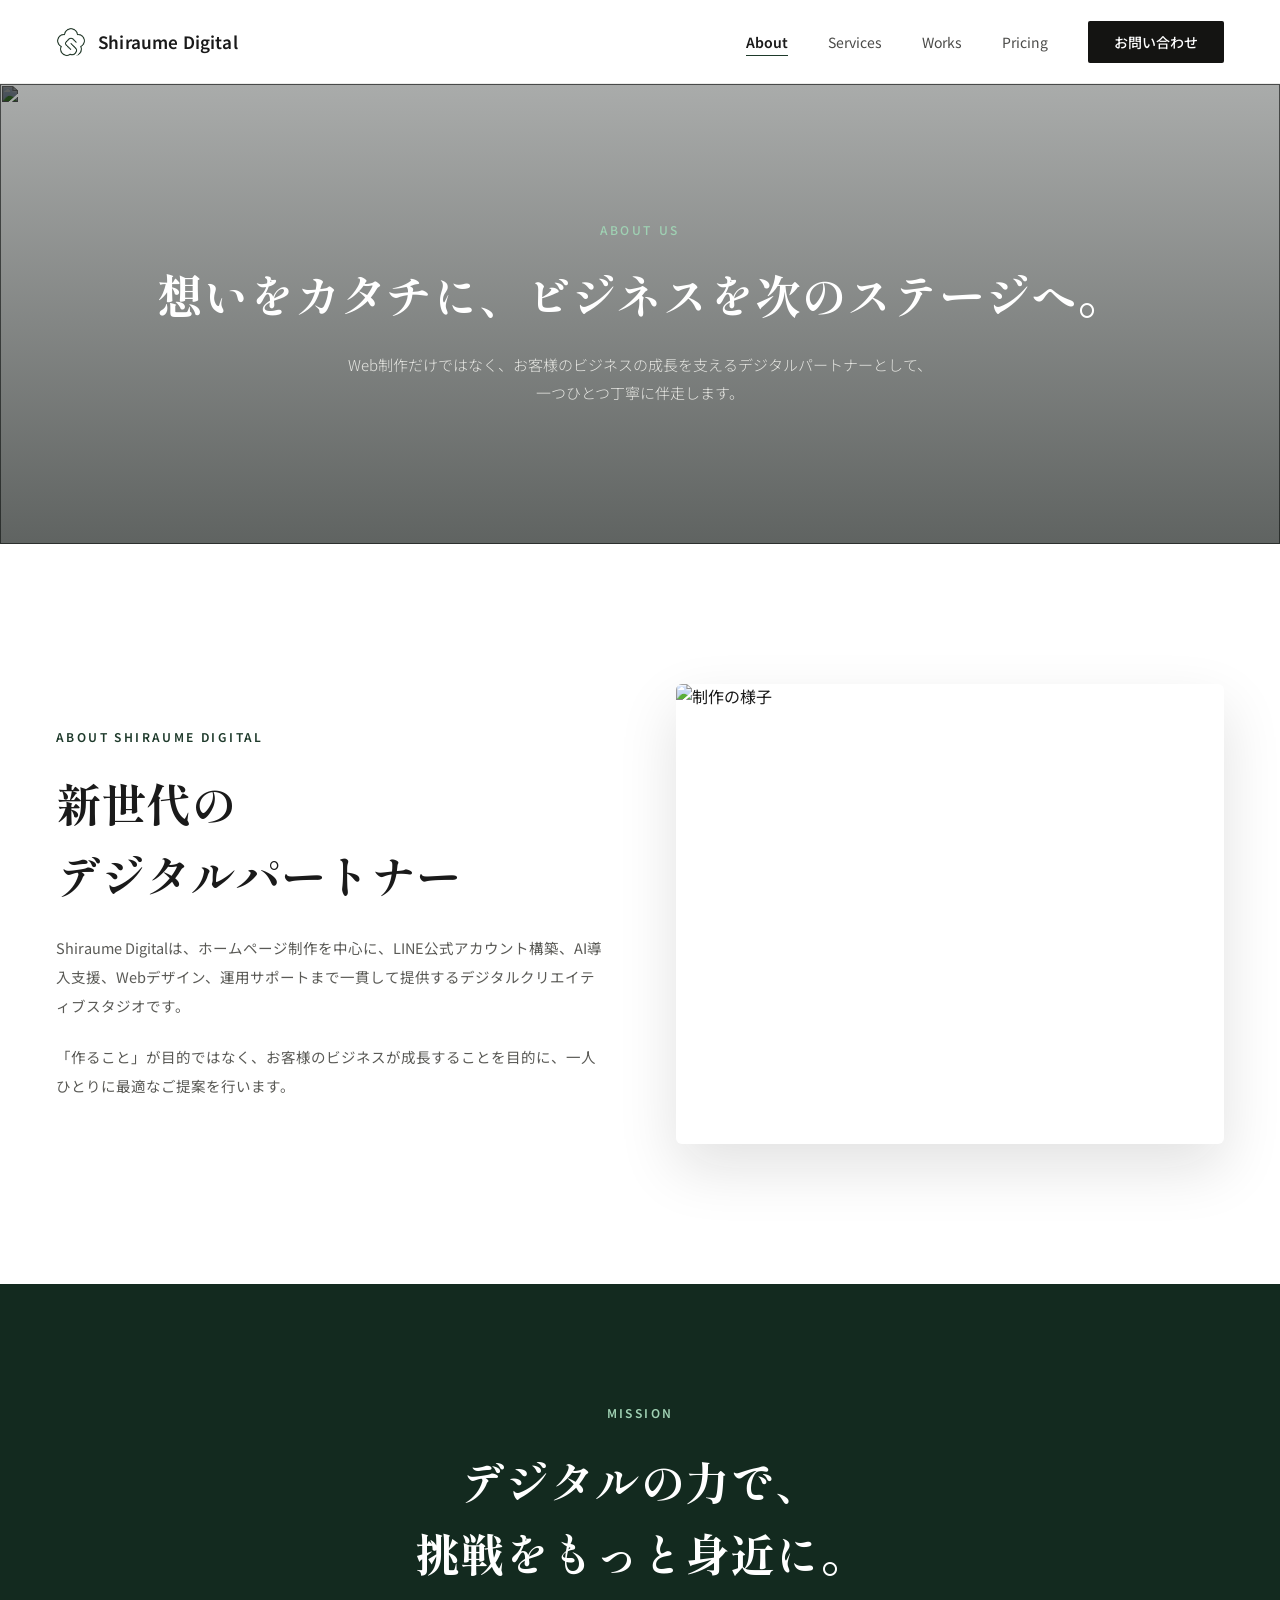
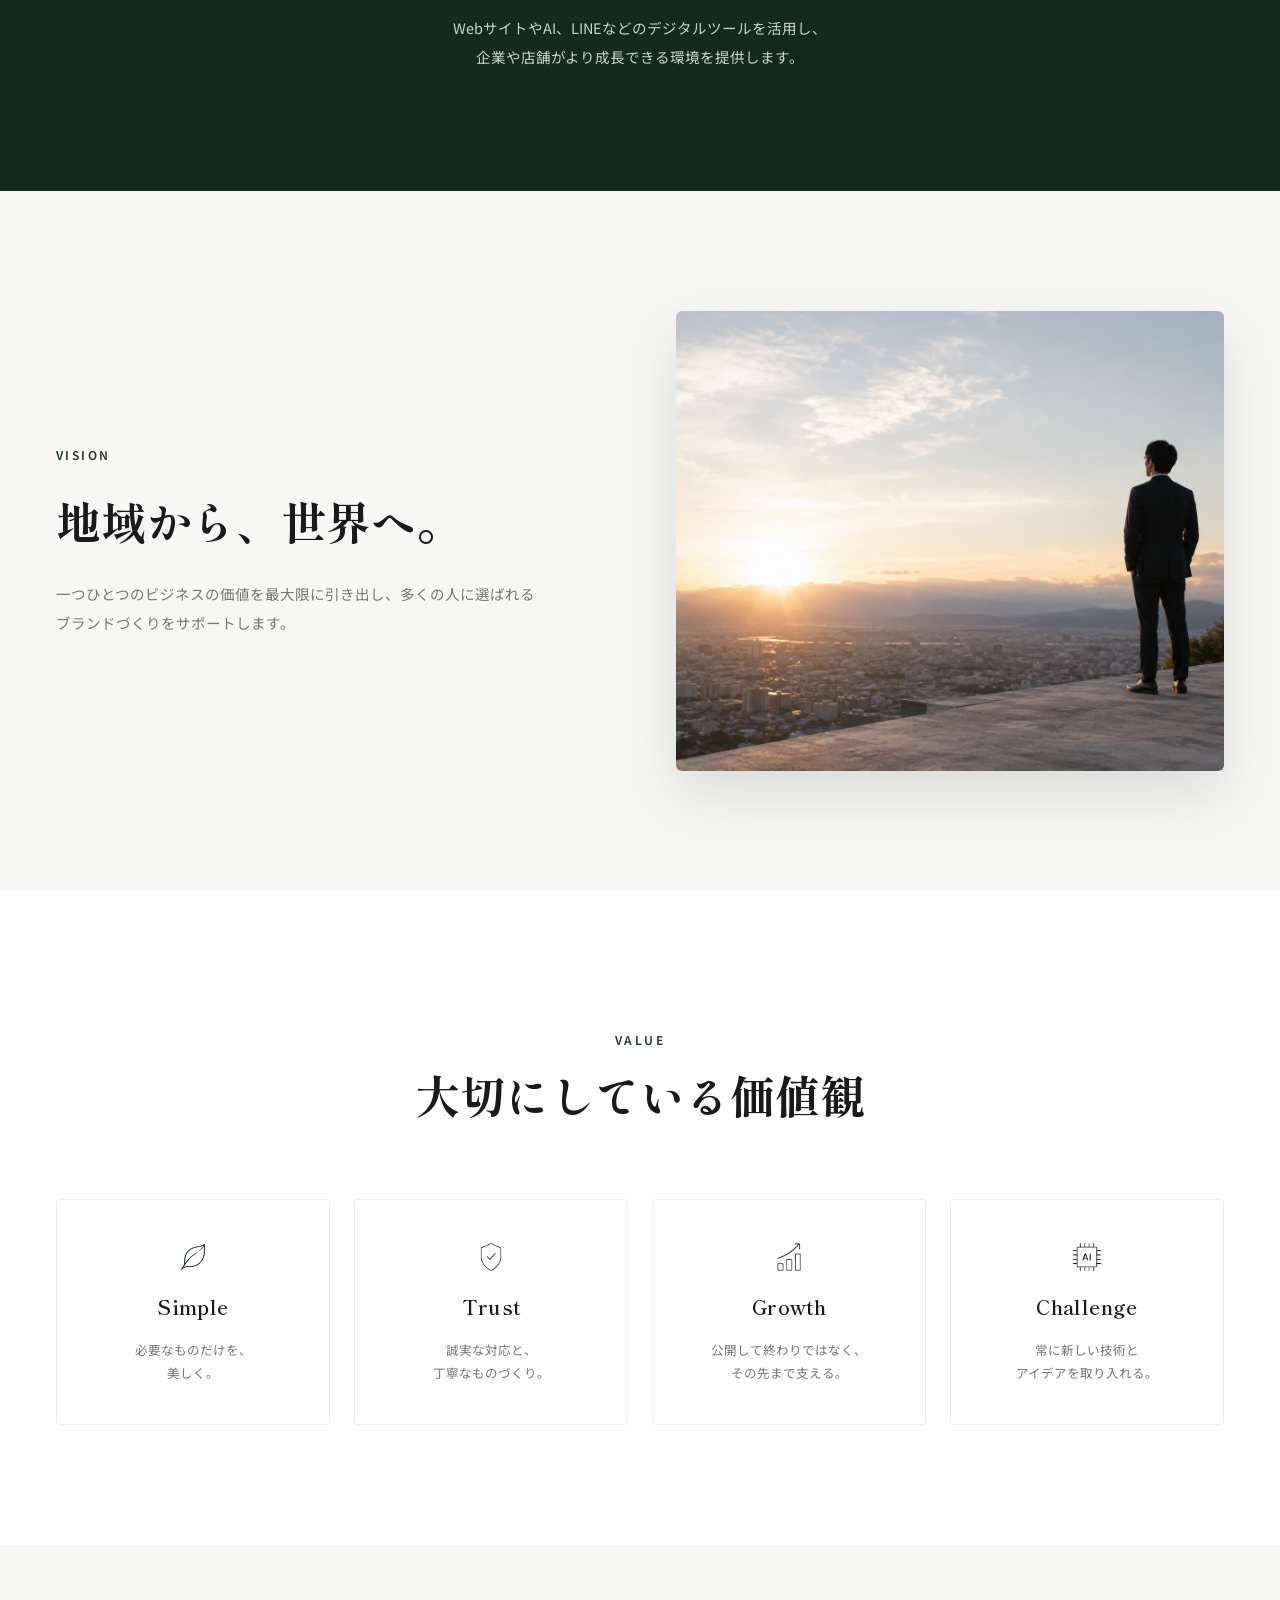
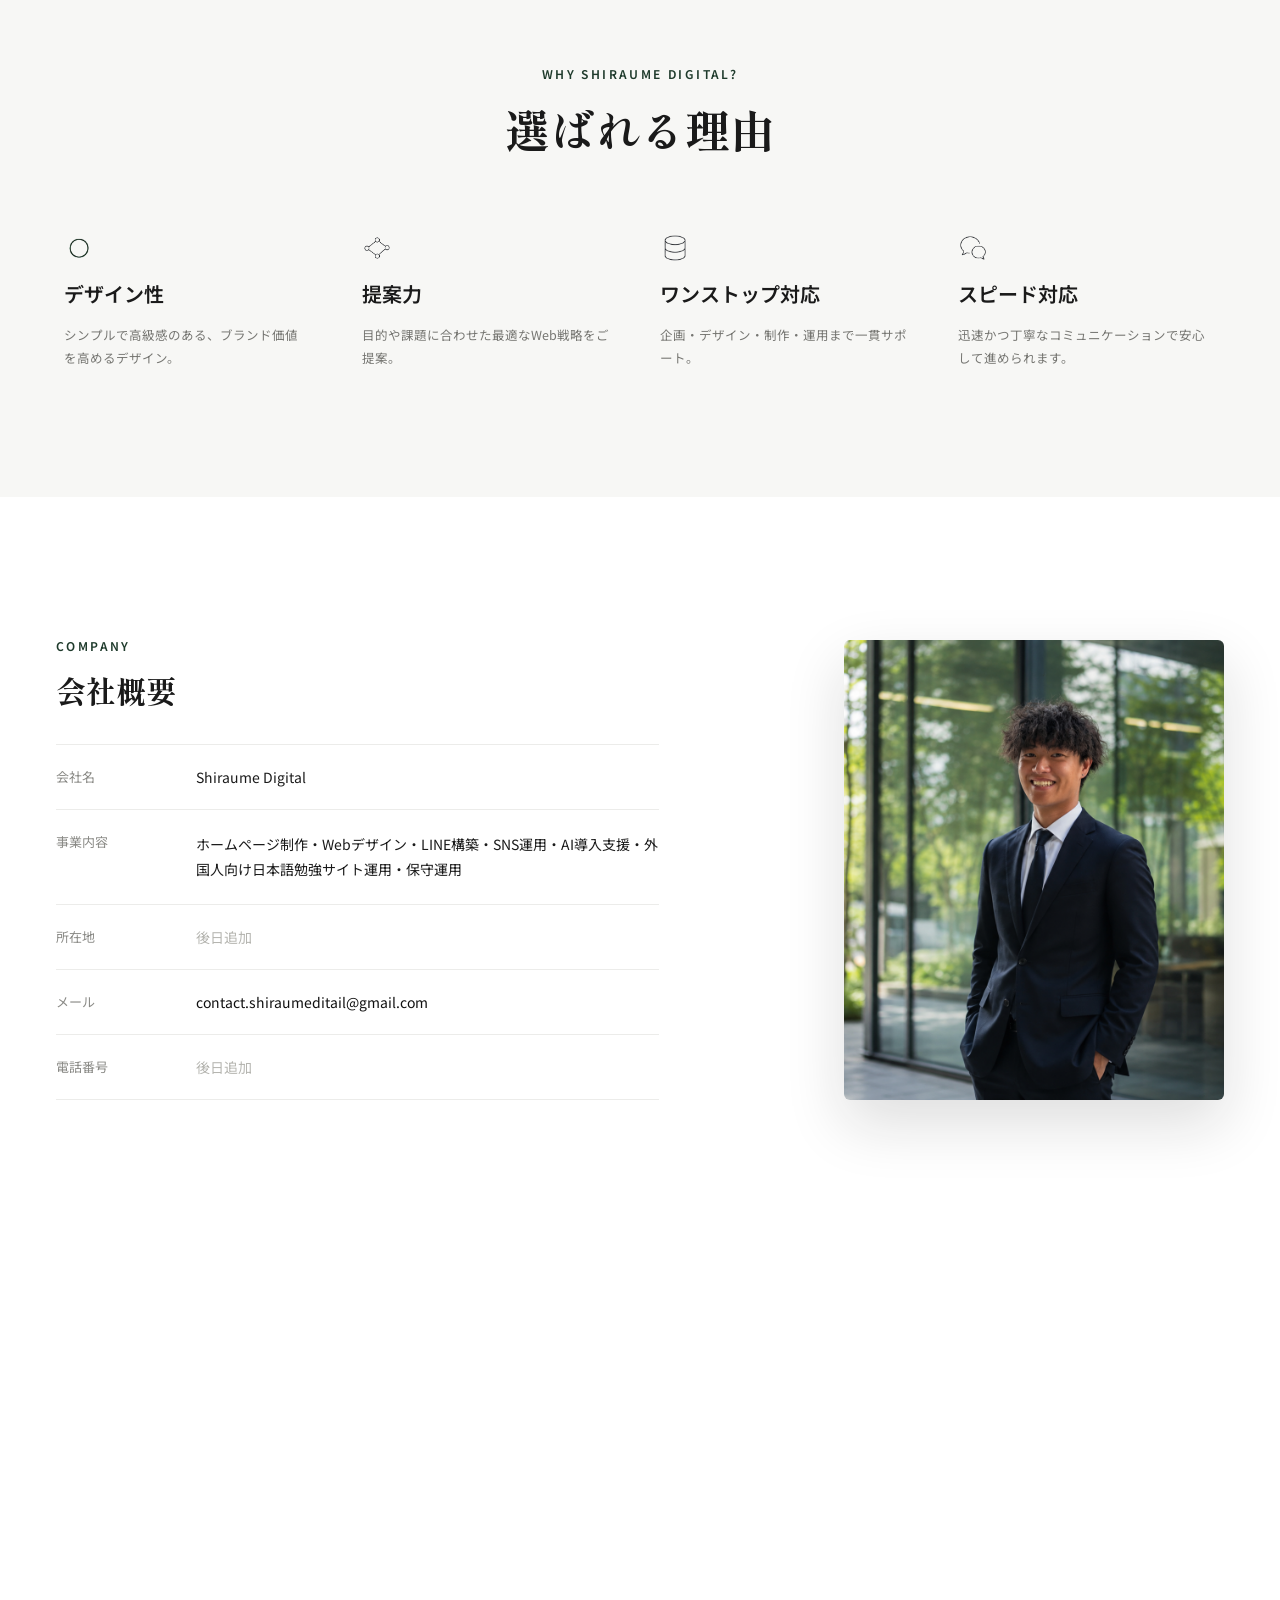
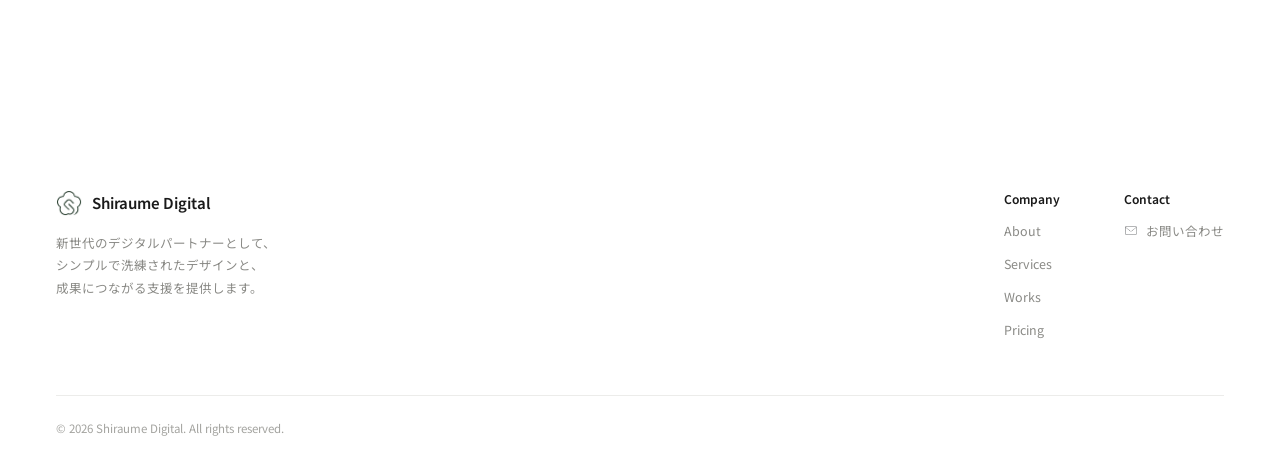
==== About.html @ a0679347 "Add files via upload" ====
<!DOCTYPE html>
<html lang="ja">
<head>
<meta charset="utf-8">
<meta name="viewport" content="width=device-width, initial-scale=1">
<title>About | Shiraume Digital</title>
<meta property="og:type" content="website">
<meta property="og:url" content="https://shiraumedigital.com/About.html">
<meta property="og:title" content="About | Shiraume Digital">
<meta property="og:description" content="Web制作だけではなく、お客様のビジネスの成長を支えるデジタルパートナーとして、一つひとつ丁寧に伴走します。">
<meta property="og:image" content="https://shiraumedigital.com/assets/images/og-image.png">
<meta property="og:site_name" content="Shiraume Digital">
<meta name="twitter:card" content="summary_large_image">
<meta name="twitter:title" content="About | Shiraume Digital">
<meta name="twitter:description" content="Web制作だけではなく、お客様のビジネスの成長を支えるデジタルパートナーとして、一つひとつ丁寧に伴走します。">
<meta name="twitter:image" content="https://shiraumedigital.com/assets/images/og-image.png">
<link rel="preconnect" href="https://fonts.googleapis.com">
<link rel="preconnect" href="https://fonts.gstatic.com" crossorigin>
<link href="https://fonts.googleapis.com/css2?family=Noto+Sans+JP:wght@300;400;500;600;700&family=Inter:wght@400;500;600;700&family=Shippori+Mincho:wght@400;500;600;700;800&display=swap" rel="stylesheet">
<link rel="icon" type="image/png" sizes="32x32" href="assets/images/favicon-32.png">
<link rel="icon" type="image/png" sizes="16x16" href="assets/images/favicon-16.png">
<link rel="apple-touch-icon" sizes="180x180" href="assets/images/favicon-180.png">
<link rel="stylesheet" href="assets/css/style.css">
</head>
<body>

<div class="page">

  <!-- NAV -->
  <nav class="nav">
    <a href="index.html" class="nav__brand">
      <img class="nav__logo" src="assets/images/shiraume-symbol-mark.png" alt="Shiraume Digital">
      <span class="nav__brand-name">Shiraume Digital</span>
    </a>
    <div class="nav__links">
      <a href="About.html" class="nav-link nav-link-active" style="color:#1a1a1a;font-weight:600;">About</a>
      <a href="Services.html" class="nav-link">Services</a>
      <a href="Works.html" class="nav-link">Works</a>
      <a href="Pricing.html" class="nav-link">Pricing</a>
      <a href="Contact.html" style="padding:11px 26px;background:#141412;color:#ffffff;border-radius:2px;font-size:14px;font-weight:500;">お問い合わせ</a>
    </div>
    <button class="nav__toggle" aria-label="メニュー" aria-expanded="false"><span></span><span></span><span></span></button>
  </nav>

  <!-- HERO -->
  <header class="subhero subhero--460">
    <img class="subhero__bg" src="assets/images/ホームページ作成画像.png" alt="" style="filter:brightness(0.55);">
    <div class="subhero__overlay"></div>
    <div class="subhero__content">
      <span class="subhero__eyebrow">ABOUT US</span>
      <h1 class="subhero__title subhero__title--46">想いをカタチに、ビジネスを次のステージへ。</h1>
      <p class="subhero__desc" style="max-width:600px;">Web制作だけではなく、お客様のビジネスの成長を支えるデジタルパートナーとして、<br class="br-desktop">一つひとつ丁寧に伴走します。</p>
    </div>
  </header>

  <!-- INTRO -->
  <section class="fade-section grid-2" style="padding:140px 56px;gap:72px;align-items:center;">
    <div style="display:flex;flex-direction:column;gap:22px;">
      <span style="font-size:12px;letter-spacing:0.2em;color:#1e3a2b;font-weight:600;">ABOUT SHIRAUME DIGITAL</span>
      <h2 class="block-title--45" style="margin:0;font-weight:700;font-family:'Shippori Mincho',serif;line-height:1.6;">新世代の<br>デジタルパートナー</h2>
      <p style="margin:0;font-size:14.5px;line-height:2;color:#5a5a56;">Shiraume Digitalは、ホームページ制作を中心に、LINE公式アカウント構築、AI導入支援、Webデザイン、運用サポートまで一貫して提供するデジタルクリエイティブスタジオです。</p>
      <p style="margin:0;font-size:14.5px;line-height:2;color:#5a5a56;">「作ること」が目的ではなく、お客様のビジネスが成長することを目的に、一人ひとりに最適なご提案を行います。</p>
    </div>
    <div style="border-radius:6px;overflow:hidden;box-shadow:0 24px 60px rgba(20,20,18,0.12);">
      <img class="feature-photo" src="assets/images/webデザイン写真.png" alt="制作の様子" style="width:100%;height:460px;object-fit:cover;display:block;">
    </div>
  </section>

  <!-- MISSION -->
  <section class="fade-section" style="padding:120px 56px;background:#132a1f;display:flex;flex-direction:column;align-items:center;text-align:center;gap:24px;">
    <span style="font-size:12px;letter-spacing:0.2em;color:#9fd1b3;font-weight:600;">MISSION</span>
    <h2 class="block-title--45" style="margin:0;font-weight:700;font-family:'Shippori Mincho',serif;color:#ffffff;line-height:1.6;">デジタルの力で、<br>挑戦をもっと身近に。</h2>
    <p style="margin:0;max-width:560px;font-size:14.5px;line-height:2;color:#c7d6cc;">WebサイトやAI、LINEなどのデジタルツールを活用し、<br class="br-desktop">企業や店舗がより成長できる環境を提供します。</p>
  </section>

  <!-- VISION -->
  <section class="fade-section grid-2" style="padding:120px 56px;gap:72px;align-items:center;background:#f7f7f5;">
    <div style="display:flex;flex-direction:column;gap:22px;">
      <span style="font-size:12px;letter-spacing:0.2em;color:#1e3a2b;font-weight:600;">VISION</span>
      <h2 class="block-title--45" style="margin:0;font-weight:700;font-family:'Shippori Mincho',serif;line-height:1.6;">地域から、世界へ。</h2>
      <p style="margin:0;max-width:480px;font-size:14.5px;line-height:2;color:#767672;">一つひとつのビジネスの価値を最大限に引き出し、多くの人に選ばれる<br class="br-desktop">ブランドづくりをサポートします。</p>
    </div>
    <div style="border-radius:6px;overflow:hidden;box-shadow:0 24px 60px rgba(20,20,18,0.12);">
      <img class="feature-photo" src="assets/images/世界へ写真.png" alt="地域から世界へ" style="width:100%;height:460px;object-fit:cover;display:block;">
    </div>
  </section>

  <!-- VALUE -->
  <section class="fade-section" style="padding:140px 56px 120px;">
    <div style="display:flex;flex-direction:column;align-items:center;gap:14px;margin-bottom:72px;">
      <span style="font-size:12px;letter-spacing:0.2em;color:#1e3a2b;font-weight:600;">VALUE</span>
      <h2 class="block-title--45" style="margin:0;font-weight:700;font-family:'Shippori Mincho',serif;">大切にしている価値観</h2>
    </div>
    <div class="grid-4" style="gap:24px;">
      <div class="value-card hover-lift-sm">
        <img class="value-card__icon" src="assets/images/leaf-outline.png" alt="">
        <div class="value-card__title">Simple</div>
        <div class="value-card__desc">必要なものだけを、<br class="br-desktop">美しく。</div>
      </div>
      <div class="value-card hover-lift-sm">
        <img class="value-card__icon" src="assets/images/shield-check.png" alt="">
        <div class="value-card__title">Trust</div>
        <div class="value-card__desc">誠実な対応と、<br class="br-desktop">丁寧なものづくり。</div>
      </div>
      <div class="value-card hover-lift-sm">
        <img class="value-card__icon" src="assets/images/growth-chart.png" alt="">
        <div class="value-card__title">Growth</div>
        <div class="value-card__desc">公開して終わりではなく、<br class="br-desktop">その先まで支える。</div>
      </div>
      <div class="value-card hover-lift-sm">
        <img class="value-card__icon" src="assets/images/ai-chip.png" alt="">
        <div class="value-card__title">Challenge</div>
        <div class="value-card__desc">常に新しい技術と<br class="br-desktop">アイデアを取り入れる。</div>
      </div>
    </div>
  </section>

  <!-- WHY -->
  <section class="fade-section" style="padding:120px 56px;background:#f7f7f5;">
    <div style="display:flex;flex-direction:column;align-items:center;gap:14px;margin-bottom:64px;">
      <span style="font-size:12px;letter-spacing:0.2em;color:#1e3a2b;font-weight:600;">WHY SHIRAUME DIGITAL?</span>
      <h2 class="block-title--45" style="margin:0;font-weight:700;font-family:'Shippori Mincho',serif;">選ばれる理由</h2>
    </div>
    <div class="grid-4" style="gap:24px;">
      <div class="why-item">
        <img class="why-item__icon" src="assets/images/circle-outline.png" alt="">
        <div class="why-item__title">デザイン性</div>
        <div class="why-item__desc">シンプルで高級感のある、ブランド価値<br class="br-desktop">を高めるデザイン。</div>
      </div>
      <div class="why-item">
        <img class="why-item__icon" src="assets/images/network-nodes.png" alt="">
        <div class="why-item__title">提案力</div>
        <div class="why-item__desc">目的や課題に合わせた最適なWeb戦略をご提案。</div>
      </div>
      <div class="why-item">
        <img class="why-item__icon" src="assets/images/database.png" alt="">
        <div class="why-item__title">ワンストップ対応</div>
        <div class="why-item__desc">企画・デザイン・制作・運用まで一貫サポート。</div>
      </div>
      <div class="why-item">
        <img class="why-item__icon" src="assets/images/chat-bubbles.png" alt="">
        <div class="why-item__title">スピード対応</div>
        <div class="why-item__desc">迅速かつ丁寧なコミュニケーションで安心して進められます。</div>
      </div>
    </div>
  </section>

  <!-- COMPANY -->
  <section class="fade-section grid-company" style="padding:140px 56px;gap:72px;align-items:end;">
    <div style="display:flex;flex-direction:column;gap:32px;">
      <div style="display:flex;flex-direction:column;gap:14px;">
        <span style="font-size:12px;letter-spacing:0.2em;color:#1e3a2b;font-weight:600;">COMPANY</span>
        <h2 class="block-title--30" style="margin:0;font-weight:700;font-family:'Shippori Mincho',serif;">会社概要</h2>
      </div>
      <div style="border-top:1px solid #ececea;">
        <div class="info-row">
          <span class="info-row__label">会社名</span>
          <span class="info-row__value">Shiraume Digital</span>
        </div>
        <div class="info-row">
          <span class="info-row__label">事業内容</span>
          <span class="info-row__value" style="line-height:1.8;">ホームページ制作・Webデザイン・LINE構築・SNS運用・AI導入支援・外国人向け日本語勉強サイト運用・保守運用</span>
        </div>
        <div class="info-row">
          <span class="info-row__label">所在地</span>
          <span class="info-row__value info-row__value--muted">後日追加</span>
        </div>
        <div class="info-row">
          <span class="info-row__label">メール</span>
          <span class="info-row__value" style="color:#101010;">contact.shiraumeditail@gmail.com</span>
        </div>
        <div class="info-row">
          <span class="info-row__label">電話番号</span>
          <span class="info-row__value info-row__value--muted">後日追加</span>
        </div>
      </div>
    </div>
    <div style="display:flex;flex-direction:column;align-items:flex-end;gap:16px;">
      <div style="border-radius:6px;overflow:hidden;box-shadow:0 24px 60px rgba(20,20,18,0.14);width:100%;max-width:380px;">
        <img class="feature-photo" src="assets/images/5DF73ADD-1FA8-47EF-85A3-EE910EEEAD3D-6422ab42.PNG" alt="Shiraume Digital メンバー" style="width:100%;height:460px;object-fit:cover;display:block;">
      </div>
    </div>
  </section>

  <!-- CTA -->
  <section class="cta fade-section">
    <h2 class="cta__title">あなたのビジネスを、次のステージへ。</h2>
    <p class="cta__desc" style="max-width:460px;">ホームページ制作からWeb集客、AI活用までなんでも<br class="br-desktop">お気軽にご相談ください。</p>
    <a href="Contact.html" class="btn-cta">無料相談はこちら</a>
  </section>

  <!-- FOOTER -->
  <footer class="footer">
    <div class="footer__top">
      <div class="footer__brand">
        <div class="footer__brand-row">
          <img src="assets/images/shiraume-symbol-mark.png" alt="">
          <span class="footer__brand-name">Shiraume Digital</span>
        </div>
        <p class="footer__brand-desc">新世代のデジタルパートナーとして、<br class="br-desktop">シンプルで洗練されたデザインと、<br class="br-desktop">成果につながる支援を提供します。</p>
      </div>
      <div class="footer__cols">
        <div class="footer__col">
          <span class="footer__col-title">Company</span>
          <a href="About.html">About</a>
          <a href="Services.html">Services</a>
          <a href="Works.html">Works</a>
          <a href="Pricing.html">Pricing</a>
        </div>
        <div class="footer__col">
          <span class="footer__col-title">Contact</span>
          <div class="footer__contact-row">
            <img src="assets/images/mail-envelope.png" alt="">
            <a href="Contact.html">お問い合わせ</a>
          </div>
        </div>
      </div>
    </div>
    <div class="footer__bottom">
      <span class="footer__copyright">© 2026 Shiraume Digital. All rights reserved.</span>
    </div>
  </footer>

</div>

<script src="assets/js/main.js"></script>
</body>
</html>
---- assets/css/style.css ----
/* ==========================================================================
   Shiraume Digital - TOP page
   Converted from Claude Design prototype (TOPページ 最終デザイン.dc.html)
   Visual output is unchanged from the source design.
   ========================================================================== */

* {
  box-sizing: border-box;
}

html {
  overflow-x: hidden;
}

body {
  margin: 0;
  background: #f4f4f2;
  font-family: 'Noto Sans JP', 'Inter', Helvetica, Arial, sans-serif;
  color: #1a1a1a;
  overflow-x: hidden;
}

a {
  color: #1e3a2b;
  text-decoration: none;
}

a:hover {
  color: #142a1e;
}

img {
  max-width: none;
}

/* ---------- Animations ---------- */

@keyframes scrollBounce {
  0%, 100% { transform: translateY(0); opacity: 0.7; }
  50% { transform: translateY(8px); opacity: 1; }
}

@keyframes fadeInUp {
  from { opacity: 0; transform: translateY(24px); }
  to { opacity: 1; transform: translateY(0); }
}

@keyframes worksMarquee {
  from { transform: translateX(0); }
  to { transform: translateX(-50%); }
}

@keyframes heroKenBurns {
  from { transform: scale(1); }
  to { transform: scale(1.08); }
}

.hero-fade {
  opacity: 0;
  animation: fadeInUp 1s cubic-bezier(0.16,1,0.3,1) forwards;
}

.hero-fade--1 { animation-delay: 0.1s; }
.hero-fade--2 { animation-delay: 0.25s; }
.hero-fade--3 { animation-delay: 0.5s; }
.hero-fade--4 { animation-delay: 0.7s; }

.works-track {
  animation: worksMarquee 32s linear infinite;
}

.works-track:hover {
  animation-play-state: paused;
}

/* ---------- Scroll fade-in sections ---------- */

.fade-section {
  opacity: 0;
  transform: translateY(28px);
  transition: opacity 0.9s cubic-bezier(0.16,1,0.3,1), transform 0.9s cubic-bezier(0.16,1,0.3,1);
}

.fade-section.is-visible {
  opacity: 1;
  transform: translateY(0);
}

/* ---------- Page shell ---------- */

.page {
  width: 100%;
  max-width: 1440px;
  margin: 0 auto;
  background: #ffffff;
  overflow: hidden;
}

/* ---------- Nav ---------- */

.nav {
  position: sticky;
  top: 0;
  z-index: 20;
  height: 84px;
  display: flex;
  align-items: center;
  justify-content: space-between;
  padding: 0 56px;
  background: rgba(255,255,255,0.92);
  backdrop-filter: blur(10px);
  border-bottom: 1px solid #ececea;
}

.nav__brand {
  display: flex;
  align-items: center;
  gap: 12px;
}

.nav__logo {
  width: 30px;
  height: 30px;
  object-fit: contain;
}

.nav__brand-name {
  font-size: 17px;
  font-weight: 600;
  letter-spacing: 0.01em;
}

.nav__links {
  display: flex;
  align-items: center;
  gap: 40px;
}

.nav-link {
  position: relative;
  font-size: 14px;
  color: #4a4a48;
}

.nav-link::after {
  content: '';
  position: absolute;
  left: 0;
  bottom: -4px;
  width: 0;
  height: 1px;
  background: #1e3a2b;
  transition: width 0.3s ease;
}

.nav-link:hover::after {
  width: 100%;
}

.btn-nav-cta {
  padding: 11px 26px;
  background: #141412;
  color: #ffffff;
  border-radius: 2px;
  font-size: 14px;
  font-weight: 500;
  transition: transform 0.3s ease, box-shadow 0.3s ease;
}

.btn-nav-cta:hover {
  color: #ffffff;
  transform: translateY(-2px);
  box-shadow: 0 10px 24px rgba(20,20,18,0.25);
}

/* Mobile nav toggle (hidden on desktop) */

.nav__toggle {
  display: none;
  width: 34px;
  height: 34px;
  border: none;
  background: transparent;
  padding: 0;
  cursor: pointer;
  flex-direction: column;
  justify-content: center;
  align-items: center;
  gap: 5px;
}

.nav__toggle span {
  display: block;
  width: 22px;
  height: 2px;
  background: #1a1a1a;
  transition: transform 0.25s ease, opacity 0.25s ease;
}

.nav__toggle.is-active span:nth-child(1) { transform: translateY(7px) rotate(45deg); }
.nav__toggle.is-active span:nth-child(2) { opacity: 0; }
.nav__toggle.is-active span:nth-child(3) { transform: translateY(-7px) rotate(-45deg); }

/* ---------- Hero ---------- */

.hero {
  position: relative;
  height: 760px;
  display: flex;
  align-items: center;
  justify-content: center;
  overflow: hidden;
}

.hero__bg {
  position: absolute;
  inset: 0;
  width: 100%;
  height: 100%;
  object-fit: cover;
  filter: brightness(0.62);
  animation: heroKenBurns 16s ease-in-out infinite alternate;
}

.hero__overlay {
  position: absolute;
  inset: 0;
  background: linear-gradient(180deg, rgba(10,16,13,0.35) 0%, rgba(10,16,13,0.55) 60%, rgba(10,16,13,0.85) 100%);
}

.hero__content {
  position: relative;
  z-index: 1;
  width: 100%;
  max-width: 1440px;
  padding: 0 56px;
  display: flex;
  flex-direction: column;
  align-items: flex-start;
  text-align: left;
  gap: 26px;
}

.hero__eyebrow {
  font-size: 13px;
  letter-spacing: 0.22em;
  color: #9fd1b3;
  font-weight: 500;
}

.hero__title {
  margin: 0;
  font-size: 85px;
  line-height: 1.4;
  font-weight: 700;
  font-family: 'Shippori Mincho', 'Noto Serif JP', serif;
  color: #ffffff;
  letter-spacing: 0.03em;
  position: relative;
}

.hero__desc {
  margin: 0;
  max-width: 560px;
  font-size: 16px;
  line-height: 1.9;
  color: #e6e6e2;
  font-weight: 300;
}

.hero__actions {
  display: flex;
  gap: 16px;
  margin-top: 14px;
}

.btn-light {
  padding: 16px 38px;
  background: #ffffff;
  color: #141412;
  border-radius: 2px;
  font-size: 15px;
  font-weight: 600;
  transition: transform 0.3s ease, box-shadow 0.3s ease;
}

.btn-light:hover {
  color: #141412;
  transform: translateY(-3px);
  box-shadow: 0 12px 28px rgba(0,0,0,0.3);
}

.btn-outline-light {
  padding: 16px 38px;
  border: 1px solid rgba(255,255,255,0.5);
  color: #ffffff;
  border-radius: 2px;
  font-size: 15px;
  font-weight: 500;
  transition: background 0.3s ease, border-color 0.3s ease;
}

.btn-outline-light:hover {
  color: #ffffff;
  background: rgba(255,255,255,0.12);
  border-color: #ffffff;
}

.hero__scroll {
  position: absolute;
  bottom: 32px;
  left: 50%;
  transform: translateX(-50%);
  z-index: 1;
  animation: scrollBounce 2s ease-in-out infinite;
}

.hero__scroll img {
  width: 20px;
  height: 20px;
  filter: brightness(0) invert(1);
  transform: rotate(90deg);
  opacity: 0.8;
}

/* ---------- Section heading ---------- */

.section-heading {
  display: flex;
  flex-direction: column;
  align-items: center;
  gap: 14px;
  text-align: center;
}

.section-heading__eyebrow {
  font-size: 15px;
  letter-spacing: 0.2em;
  color: #1e3a2b;
  font-weight: 600;
}

.section-heading__eyebrow--pill {
  display: inline-block;
  padding: 5px 14px;
  border-radius: 999px;
  background: #1e3a2b;
  color: #ffffff;
  font-size: 11px;
  letter-spacing: 0.18em;
}

.section-heading__title {
  margin: 0;
  font-size: 45px;
  font-weight: 700;
  font-family: 'Shippori Mincho', serif;
}

.section-heading__desc {
  margin: 0;
  font-size: 14px;
  color: #767672;
}

/* ---------- Services ---------- */

.services {
  padding: 140px 56px 120px;
}

.services__heading {
  margin-bottom: 72px;
}

.services__grid {
  display: grid;
  grid-template-columns: repeat(5, 1fr);
  gap: 20px;
}

.service-card {
  border: 1px solid #ececea;
  border-radius: 4px;
  padding: 36px 22px;
  display: flex;
  flex-direction: column;
  align-items: center;
  gap: 18px;
  text-align: center;
  transition: transform 0.35s cubic-bezier(0.16,1,0.3,1), box-shadow 0.35s ease, border-color 0.35s ease;
}

.service-card:hover {
  transform: translateY(-8px);
  box-shadow: 0 20px 40px rgba(20,20,18,0.08);
  border-color: #d4ddd7;
}

.service-card__icon {
  width: 38px;
  height: 38px;
  object-fit: contain;
}

.service-card__title {
  font-size: 15px;
  font-weight: 600;
}

.service-card__desc {
  font-size: 12.5px;
  line-height: 1.7;
  color: #767672;
}

/* ---------- Strengths / About ---------- */

.strengths {
  padding: 120px 56px;
  background: #f7f7f5;
  display: grid;
  grid-template-columns: 0.9fr 1.1fr;
  gap: 80px;
  align-items: center;
}

.strengths__text {
  display: flex;
  flex-direction: column;
  gap: 44px;
}

.strengths__heading {
  display: flex;
  flex-direction: column;
  gap: 14px;
}

.strengths__heading .section-heading__title {
  text-align: left;
}

.strengths__list {
  display: flex;
  flex-direction: column;
  gap: 30px;
  width: 597px;
  height: 341px;
}

.strength-item {
  display: flex;
  gap: 20px;
  align-items: flex-start;
  transition: transform 0.35s ease;
}

.strength-item:hover {
  transform: translateX(6px);
}

.strength-item__icon {
  width: 32px;
  height: 32px;
  object-fit: contain;
  flex-shrink: 0;
}

.strength-item__title {
  font-size: 16px;
  font-weight: 600;
  margin-bottom: 6px;
}

.strength-item__desc {
  font-size: 13.5px;
  line-height: 1.8;
  color: #767672;
}

.strengths__image {
  border-radius: 6px;
  overflow: hidden;
  box-shadow: 0 24px 60px rgba(20,20,18,0.12);
  position: relative;
}

.strengths__image img {
  width: 676px;
  height: 520px;
  object-fit: cover;
  display: block;
  transition: transform 0.6s ease;
}

.strengths__image:hover img {
  transform: scale(1.04);
}

/* ---------- Works ---------- */

.works {
  padding: 140px 0 120px;
  background: #ffffff;
}

.works__heading {
  margin-bottom: 56px;
}

.works__track-wrap {
  position: relative;
  padding: 0 56px;
  overflow: hidden;
}

.works-track {
  display: flex;
  gap: 28px;
  width: max-content;
  padding-bottom: 8px;
}

.work-card {
  flex: 0 0 380px;
  scroll-snap-align: start;
  display: flex;
  flex-direction: column;
  gap: 16px;
}

.work-card__image {
  border-radius: 4px;
  overflow: hidden;
}

.work-card__image img {
  width: 100%;
  height: 260px;
  object-fit: cover;
  display: block;
}

.work-card__category {
  font-size: 12px;
  letter-spacing: 0.1em;
  color: #1e3a2b;
  font-weight: 600;
}

.work-card__title {
  font-size: 15px;
  font-weight: 600;
}

.works__more {
  display: flex;
  justify-content: center;
  margin-top: 56px;
}

/* "See more" pill button with fill-wipe + arrow-slide animation,
   used under Services overview / Strengths on the TOP page. */

.services__more {
  display: flex;
  justify-content: center;
  margin-top: 48px;
}

.strengths__more {
  margin-top: 8px;
}

.btn-more {
  position: relative;
  display: inline-flex;
  align-items: center;
  gap: 10px;
  padding: 16px 36px;
  border: 1.5px solid #1e3a2b;
  border-radius: 999px;
  font-size: 14px;
  font-weight: 600;
  color: #1e3a2b;
  overflow: hidden;
  z-index: 0;
  width: fit-content;
  transition: color 0.4s ease, transform 0.3s ease, box-shadow 0.3s ease;
}

.btn-more::before {
  content: "";
  position: absolute;
  inset: 0;
  background: #1e3a2b;
  transform: scaleX(0);
  transform-origin: left;
  transition: transform 0.45s cubic-bezier(0.16, 1, 0.3, 1);
  z-index: -1;
}

.btn-more:hover {
  color: #ffffff;
  transform: translateY(-3px);
  box-shadow: 0 16px 32px rgba(20, 20, 18, 0.14);
}

.btn-more:hover::before {
  transform: scaleX(1);
}

.btn-more__arrow {
  display: inline-block;
  transition: transform 0.35s cubic-bezier(0.16, 1, 0.3, 1);
}

.btn-more:hover .btn-more__arrow {
  transform: translateX(6px);
}

.btn-outline-dark {
  padding: 15px 40px;
  border: 1px solid #1a1a1a;
  border-radius: 2px;
  font-size: 14px;
  font-weight: 500;
  color: #1a1a1a;
  transition: transform 0.3s ease, box-shadow 0.3s ease;
}

.btn-outline-dark:hover {
  color: #1a1a1a;
  transform: translateY(-3px);
  box-shadow: 0 12px 24px rgba(20,20,18,0.12);
}

/* ---------- Flow ---------- */

.flow {
  padding: 120px 56px 140px;
  background: #f7f7f5;
}

.flow__heading {
  margin-bottom: 80px;
}

.flow__heading .section-heading__desc {
  max-width: 520px;
  line-height: 1.8;
}

.flow__grid {
  display: grid;
  grid-template-columns: repeat(3, 1fr);
  gap: 0;
}

.flow-step {
  display: flex;
  flex-direction: column;
  gap: 16px;
  transition: transform 0.35s ease;
}

.flow-step:hover {
  transform: translateY(-6px);
}

.flow-step--top {
  padding: 0 40px 56px;
  border-bottom: 1px solid #ececea;
}

.flow-step--bottom {
  padding: 56px 40px 0;
}

.flow-step--bordered {
  border-right: 1px solid #ececea;
}

.flow-step__num {
  font-size: 44px;
  font-weight: 700;
  line-height: 1;
  color: transparent;
  -webkit-text-stroke: 1.5px #1e3a2b;
}

.flow-step__title {
  font-size: 16px;
  font-weight: 600;
}

.flow-step__desc {
  font-size: 13px;
  line-height: 1.8;
  color: #767672;
}

/* ---------- CTA ---------- */

.cta {
  padding: 130px 56px;
  background: #132a1f;
  display: flex;
  flex-direction: column;
  align-items: center;
  text-align: center;
  gap: 28px;
}

.cta__icon {
  width: 34px;
  height: 34px;
  object-fit: contain;
  filter: brightness(0) invert(1);
  opacity: 0.9;
}

.cta__title {
  margin: 0;
  font-size: 32px;
  font-weight: 700;
  font-family: 'Shippori Mincho', serif;
  color: #ffffff;
}

.cta__desc {
  margin: 0;
  font-size: 14.5px;
  color: #c7d6cc;
  max-width: 440px;
  line-height: 1.8;
}

.btn-cta {
  margin-top: 8px;
  padding: 17px 44px;
  background: #ffffff;
  color: #132a1f;
  border-radius: 2px;
  font-size: 15px;
  font-weight: 600;
  transition: transform 0.3s ease, box-shadow 0.3s ease;
}

.btn-cta:hover {
  color: #132a1f;
  transform: translateY(-3px);
  box-shadow: 0 14px 30px rgba(0,0,0,0.35);
}

/* ---------- Footer ---------- */

.footer {
  padding: 72px 56px 40px;
  display: flex;
  flex-direction: column;
  gap: 56px;
}

.footer__top {
  display: flex;
  justify-content: space-between;
  gap: 40px;
}

.footer__brand {
  display: flex;
  flex-direction: column;
  gap: 16px;
  max-width: 280px;
}

.footer__brand-row {
  display: flex;
  align-items: center;
  gap: 10px;
}

.footer__brand-row img {
  width: 26px;
  height: 26px;
  object-fit: contain;
}

.footer__brand-name {
  font-size: 15px;
  font-weight: 600;
}

.footer__brand-desc {
  margin: 0;
  font-size: 12.5px;
  line-height: 1.8;
  color: #8a8a86;
}

.footer__cols {
  display: flex;
  gap: 64px;
}

.footer__col {
  display: flex;
  flex-direction: column;
  gap: 14px;
}

.footer__col-title {
  font-size: 12px;
  font-weight: 600;
  color: #1a1a1a;
}

.footer__col a {
  font-size: 12.5px;
  color: #8a8a86;
}

.footer__contact-row {
  display: flex;
  align-items: center;
  gap: 8px;
}

.footer__contact-row img {
  width: 14px;
  height: 14px;
  object-fit: contain;
  opacity: 0.7;
}

.footer__contact-row span {
  font-size: 12.5px;
  color: #8a8a86;
}

.footer__socials {
  display: flex;
  align-items: center;
  gap: 10px;
  margin-top: 4px;
}

.social-icon {
  width: 26px;
  height: 26px;
  border-radius: 50%;
  border: 1px solid #d8d8d4;
  display: flex;
  align-items: center;
  justify-content: center;
  font-size: 10px;
  font-weight: 600;
  color: #8a8a86;
  transition: transform 0.3s ease, border-color 0.3s ease, color 0.3s ease;
}

.social-icon--tt {
  font-size: 9px;
}

.social-icon:hover {
  transform: translateY(-3px);
  border-color: #1e3a2b;
  color: #1e3a2b;
}

.footer__bottom {
  border-top: 1px solid #ececea;
  padding-top: 24px;
  display: flex;
  justify-content: space-between;
}

.footer__copyright {
  font-size: 11.5px;
  color: #a3a39f;
}

/* ==========================================================================
   Shared responsive grid utilities (used by sub-pages so breakpoints
   further down this file can collapse them to a single column)
   ========================================================================== */

.block-title--45 { font-size: 45px; }
.block-title--32 { font-size: 32px; }
.block-title--30 { font-size: 30px; }
.block-title--28 { font-size: 28px; }

.grid-2 { display: grid; grid-template-columns: 1fr 1fr; }
.grid-company { display: grid; grid-template-columns: 1.1fr 0.9fr; }
.grid-3 { display: grid; grid-template-columns: repeat(3, 1fr); }
.grid-4 { display: grid; grid-template-columns: repeat(4, 1fr); }
.grid-6 { display: grid; grid-template-columns: repeat(6, 1fr); }

/* ==========================================================================
   Sub-pages (About / Services / Works / Pricing / Contact)
   ========================================================================== */

/* Nav: active state + brand-as-link (used on sub-pages) */

.nav-link-active::after {
  width: 100%;
}

.nav__brand-name {
  color: #1a1a1a;
}

/* Image hero (About / Services / Works) */

.subhero {
  position: relative;
  display: flex;
  align-items: center;
  justify-content: center;
  overflow: hidden;
}

.subhero--460 { height: 460px; }
.subhero--420 { height: 420px; }

.subhero__bg {
  position: absolute;
  inset: 0;
  width: 100%;
  height: 100%;
  object-fit: cover;
  animation: heroKenBurns 16s ease-in-out infinite alternate;
}

.subhero__overlay {
  position: absolute;
  inset: 0;
  background: linear-gradient(180deg, rgba(10,16,13,0.35) 0%, rgba(10,16,13,0.65) 100%);
}

.subhero__content {
  position: relative;
  z-index: 1;
  display: flex;
  flex-direction: column;
  align-items: center;
  text-align: center;
  gap: 22px;
  padding: 0 40px;
}

.subhero__eyebrow {
  font-size: 12px;
  letter-spacing: 0.22em;
  color: #9fd1b3;
  font-weight: 500;
}

.subhero__title {
  margin: 0;
  font-weight: 700;
  font-family: 'Shippori Mincho', serif;
  color: #ffffff;
  line-height: 1.5;
}

.subhero__title--46 { font-size: 46px; }
.subhero__title--42 { font-size: 42px; }

.subhero__desc {
  margin: 0;
  max-width: 600px;
  font-size: 15px;
  line-height: 1.9;
  color: #e6e6e2;
  font-weight: 300;
}

/* Text-only hero (Pricing / Contact) */

.simple-hero {
  display: flex;
  flex-direction: column;
  align-items: center;
  gap: 16px;
  text-align: center;
}

.simple-hero__eyebrow {
  font-size: 12px;
  letter-spacing: 0.2em;
  color: #1e3a2b;
  font-weight: 600;
}

.simple-hero__title {
  margin: 0;
  font-weight: 700;
  font-family: 'Shippori Mincho', serif;
}

.simple-hero__title--38 { font-size: 38px; }
.simple-hero__title--36 { font-size: 36px; }

.simple-hero__desc {
  margin: 0;
  font-size: 14.5px;
  color: #767672;
  line-height: 1.9;
}

/* Shared hover-lift utilities (translate style-hover behaviors from the prototype) */

.hover-lift-sm { transition: transform 0.3s ease, box-shadow 0.3s ease; }
.hover-lift-sm:hover { transform: translateY(-6px); box-shadow: 0 16px 32px rgba(20,20,18,0.08); }

.hover-lift-work { transition: transform 0.3s ease, box-shadow 0.3s ease; }
.hover-lift-work:hover { transform: translateY(-6px); box-shadow: 0 20px 40px rgba(20,20,18,0.1); }

.hover-lift-plan { transition: transform 0.3s ease, box-shadow 0.3s ease; }
.hover-lift-plan:hover { transform: translateY(-6px); box-shadow: 0 20px 40px rgba(20,20,18,0.08); }

.hover-lift-plan-featured { transition: transform 0.3s ease, box-shadow 0.3s ease; }
.hover-lift-plan-featured:hover { transform: translateY(-6px); box-shadow: 0 24px 48px rgba(19,42,31,0.16); }

/* Small tag pill (service/works keyword chips) */

.tag-pill {
  font-size: 12px;
  padding: 7px 14px;
  border: 1px solid #d8d8d4;
  border-radius: 999px;
  color: #4a4a48;
}

.tag-pill--sm {
  font-size: 11px;
  padding: 5px 12px;
}

/* Small outline CTA link (used inside Services blocks etc.) */

.btn-outline-dark-sm {
  padding: 14px 32px;
  border: 1px solid #1a1a1a;
  border-radius: 2px;
  font-size: 13.5px;
  font-weight: 500;
  color: #1a1a1a;
  transition: transform 0.3s ease, box-shadow 0.3s ease;
  width: fit-content;
}

.btn-outline-dark-sm:hover {
  color: #1a1a1a;
  transform: translateY(-3px);
  box-shadow: 0 12px 24px rgba(20,20,18,0.1);
}

/* Solid green CTA link, paired next to btn-outline-dark-sm
   (e.g. Services blocks: inquiry + jump-to-pricing) */

.btn-solid-green-sm {
  display: inline-flex;
  align-items: center;
  gap: 8px;
  padding: 14px 32px;
  background: #1e3a2b;
  border: 1px solid #1e3a2b;
  border-radius: 2px;
  font-size: 13.5px;
  font-weight: 500;
  color: #ffffff;
  width: fit-content;
  transition: transform 0.3s ease, box-shadow 0.3s ease, background 0.3s ease;
}

.btn-solid-green-sm:hover {
  color: #ffffff;
  background: #16291d;
  transform: translateY(-3px);
  box-shadow: 0 14px 28px rgba(30,58,43,0.25);
}

.btn-solid-green-sm__arrow {
  display: inline-block;
  transition: transform 0.3s ease;
}

.btn-solid-green-sm:hover .btn-solid-green-sm__arrow {
  transform: translateX(4px);
}

/* About: value cards */

.value-card {
  border: 1px solid #ececea;
  border-radius: 4px;
  padding: 40px 26px;
  display: flex;
  flex-direction: column;
  align-items: center;
  gap: 18px;
  text-align: center;
}

.value-card__icon {
  width: 34px;
  height: 34px;
  object-fit: contain;
}

.value-card__title {
  font-size: 20px;
  font-weight: 600;
  font-family: 'Shippori Mincho', serif;
  letter-spacing: 0.02em;
}

.value-card__desc {
  font-size: 12.5px;
  line-height: 1.8;
  color: #767672;
}

/* About: "why" items (no card, no hover) */

.why-item {
  display: flex;
  flex-direction: column;
  gap: 16px;
  padding: 8px;
}

.why-item__icon {
  width: 30px;
  height: 30px;
  object-fit: contain;
}

.why-item__title {
  font-size: 20px;
  font-weight: 600;
}

.why-item__desc {
  font-size: 12.5px;
  line-height: 1.8;
  color: #767672;
}

/* About: company info table */

.info-row {
  display: grid;
  grid-template-columns: 140px 1fr;
  padding: 22px 0;
  border-bottom: 1px solid #ececea;
}

.info-row__label {
  font-size: 13px;
  color: #8a8a86;
}

.info-row__value {
  font-size: 14px;
}

.info-row__value--muted {
  color: #b5b5b0;
}

/* Services: eyebrow with icon */

.service-block__label {
  display: flex;
  align-items: center;
  gap: 14px;
}

.service-block__label img {
  width: 32px;
  height: 32px;
  object-fit: contain;
}

.service-block__label span {
  font-size: 12px;
  letter-spacing: 0.15em;
  color: #1e3a2b;
  font-weight: 600;
}

/* Services / Works: numbered flow step (compact variant) */

.flow-step-compact {
  display: flex;
  flex-direction: column;
  gap: 10px;
  align-items: center;
  text-align: center;
}

.flow-step-compact__num {
  font-size: 30px;
  font-weight: 700;
  color: transparent;
  -webkit-text-stroke: 1.2px #1e3a2b;
}

.flow-step-compact__title {
  font-size: 13.5px;
  font-weight: 600;
}

.flow-step-compact__desc {
  margin: 0;
  font-size: 12px;
  line-height: 1.7;
  color: #8a8a86;
}

/* Works: filter pills */

.filter-pill {
  font-size: 13px;
  padding: 10px 20px;
  border-radius: 999px;
  border: 1px solid #d8d8d4;
  color: #4a4a48;
  background: #ffffff;
  font-family: inherit;
  cursor: pointer;
  transition: background 0.2s ease, color 0.2s ease, border-color 0.2s ease, transform 0.15s ease;
}

.filter-pill:hover {
  border-color: #1e3a2b;
  color: #1e3a2b;
}

.filter-pill:active {
  transform: scale(0.94);
}

.filter-pill--active {
  border: none;
  background: #141412;
  color: #ffffff;
}

/* Contact: inquiry form panel reveal + cross-fade */

#inquiry-form-panel {
  opacity: 0;
  transform: translateY(18px);
  transition: opacity 0.5s ease, transform 0.5s ease;
}

#inquiry-form-panel.is-visible {
  opacity: 1;
  transform: translateY(0);
}

#inquiry-form-ready,
#inquiry-form-pending {
  opacity: 0;
  transition: opacity 0.4s ease;
}

#inquiry-form-ready.is-visible,
#inquiry-form-pending.is-visible {
  opacity: 1;
}

/* Works: grid card */

.works-grid-card {
  border: 1px solid #ececea;
  border-radius: 6px;
  overflow: hidden;
  display: flex;
  flex-direction: column;
}

.works-grid-card__image {
  height: 200px;
  overflow: hidden;
}

.works-grid-card__image img {
  width: 100%;
  height: 100%;
  object-fit: cover;
  display: block;
}

.works-grid-card__body {
  padding: 28px;
  display: flex;
  flex-direction: column;
  gap: 12px;
  flex: 1;
}

.works-grid-card__category {
  font-size: 11px;
  letter-spacing: 0.15em;
  color: #1e3a2b;
  font-weight: 600;
}

.works-grid-card__title {
  margin: 0;
  font-size: 19px;
  font-weight: 700;
  font-family: 'Shippori Mincho', serif;
}

.works-grid-card__desc {
  margin: 0;
  font-size: 13px;
  line-height: 1.8;
  color: #5a5a56;
}

.works-grid-card__tags {
  display: flex;
  flex-wrap: wrap;
  gap: 8px;
  margin-top: 4px;
}

.works-grid-card__note {
  margin: 6px 0 0;
  font-size: 11.5px;
  color: #a3a39f;
}

.works-grid-card__link {
  margin-top: auto;
  padding-top: 10px;
  font-size: 12.5px;
  font-weight: 600;
  color: #1e3a2b;
}

.works-grid-card--placeholder {
  border: 1px dashed #d8d8d4;
  border-radius: 6px;
  display: flex;
  flex-direction: column;
  align-items: center;
  justify-content: center;
  gap: 10px;
  min-height: 394px;
  color: #b5b5b0;
}

.works-grid-card--placeholder span:first-child {
  font-size: 26px;
  font-weight: 300;
}

.works-grid-card--placeholder span:last-child {
  font-size: 12.5px;
  letter-spacing: 0.05em;
}

/* Pricing: plan cards */

.plan-card {
  border: 1px solid #ececea;
  border-radius: 6px;
  padding: 44px 36px;
  display: flex;
  flex-direction: column;
  gap: 20px;
}

.plan-card--featured {
  border: 2px solid #132a1f;
  position: relative;
}

.plan-card__badge {
  position: absolute;
  top: -13px;
  left: 36px;
  background: #132a1f;
  color: #ffffff;
  font-size: 11px;
  letter-spacing: 0.1em;
  padding: 5px 14px;
  border-radius: 999px;
}

.plan-card__name {
  font-size: 12px;
  letter-spacing: 0.15em;
  color: #1e3a2b;
  font-weight: 600;
}

.plan-card__price {
  display: flex;
  align-items: baseline;
  gap: 6px;
  font-size: 32px;
  font-weight: 700;
  font-family: 'Shippori Mincho', serif;
}

.plan-card__audience {
  font-size: 13px;
  color: #767672;
}

.plan-card__features {
  display: flex;
  flex-direction: column;
  gap: 12px;
  margin-top: 12px;
  padding-top: 24px;
  border-top: 1px solid #ececea;
}

.plan-card__feature {
  display: flex;
  gap: 10px;
  align-items: center;
}

.plan-card__feature-dot {
  width: 5px;
  height: 5px;
  border-radius: 50%;
  background: #1e3a2b;
  flex-shrink: 0;
}

.plan-card__feature span:last-child {
  font-size: 13px;
  color: #4a4a48;
}

.plan-card__cta {
  margin-top: 16px;
  width: 100%;
  padding: 15px 0;
  border: 1px solid #1a1a1a;
  border-radius: 2px;
  text-align: center;
  font-size: 13.5px;
  font-weight: 500;
  color: #1a1a1a;
}

.plan-card__cta--solid {
  background: #132a1f;
  color: #ffffff;
  border: none;
}

/* Pricing: option rows */

.option-row {
  display: flex;
  justify-content: space-between;
  align-items: center;
  padding: 22px 0;
  border-bottom: 1px solid #ececea;
}

.option-row__name {
  font-size: 14px;
}

.option-row__price {
  font-size: 13px;
  color: #8a8a86;
}

/* Contact: method cards */

.method-card {
  border: 1px solid #ececea;
  border-radius: 6px;
  padding: 36px 26px;
  display: flex;
  flex-direction: column;
  align-items: center;
  gap: 16px;
  text-align: center;
}

.method-card__icon {
  width: 32px;
  height: 32px;
  object-fit: contain;
}

.method-card__title {
  font-size: 14.5px;
  font-weight: 600;
}

.method-card__desc {
  font-size: 12px;
  line-height: 1.8;
  color: #767672;
}

.method-card__link {
  font-size: 12.5px;
  color: #1e3a2b;
  font-weight: 500;
}

.method-card__btn {
  margin-top: 2px;
  padding: 10px 22px;
  border-radius: 2px;
  font-size: 12.5px;
  font-weight: 500;
}

.method-card__btn--solid {
  background: #132a1f;
  color: #ffffff;
}

.method-card__btn--outline {
  border: 1px solid #1a1a1a;
  color: #1a1a1a;
}

/* Contact: FAQ */

.faq-item {
  padding: 26px 0;
  border-bottom: 1px solid #ececea;
  display: flex;
  flex-direction: column;
  gap: 10px;
}

.faq-item__q,
.faq-item__a {
  display: flex;
  gap: 12px;
}

.faq-item__q-mark {
  font-size: 14px;
  font-weight: 700;
  color: #1e3a2b;
}

.faq-item__q-text {
  font-size: 14px;
  font-weight: 600;
}

.faq-item__a-mark {
  font-size: 14px;
  font-weight: 700;
  color: #8a8a86;
}

.faq-item__a-text {
  font-size: 13.5px;
  color: #5a5a56;
  line-height: 1.8;
}

/* ==========================================================================
   Responsive breakpoints
   ========================================================================== */

/* Tablet: tighten side padding and drop the widest grids down a notch */

@media (max-width: 1024px) {
  .nav,
  .hero__content,
  .subhero__content { padding-left: 32px !important; padding-right: 32px !important; }

  .services,
  .strengths,
  .works,
  .flow,
  .cta,
  .footer,
  .fade-section,
  .simple-hero { padding-left: 32px !important; padding-right: 32px !important; }

  .services__grid { grid-template-columns: repeat(3, 1fr); }
  .grid-4 { grid-template-columns: repeat(2, 1fr); }
  .grid-6 { grid-template-columns: repeat(3, 1fr); }

  .hero { height: 620px; }
  .hero__title { font-size: 60px; }

  .strengths { grid-template-columns: 1fr; }
  .strengths__list { width: 100%; height: auto; }
  .strengths__image img { width: 100%; height: auto; object-fit: contain; }
  .feature-photo { height: auto !important; object-fit: contain !important; }

  .grid-2,
  .grid-company { grid-template-columns: 1fr; }
}

/* Mobile: single-column layouts, hamburger nav, smaller type */

@media (max-width: 768px) {
  .page { overflow-x: hidden; }

  /* Line-breaks that only exist to control line length on wide desktop
     copy — let paragraph text wrap naturally at narrow widths instead. */
  br.br-desktop { display: none; }

  /* Nav → hamburger */
  .nav { padding-left: 20px !important; padding-right: 20px !important; height: 68px; }
  .nav__brand-name { font-size: 15px; }
  .nav__toggle { display: flex; }
  .nav__links {
    position: absolute;
    top: 68px;
    left: 0;
    right: 0;
    background: #ffffff;
    border-bottom: 1px solid #ececea;
    flex-direction: column;
    align-items: flex-start;
    gap: 0;
    padding: 8px 20px 20px;
    display: none;
    box-shadow: 0 16px 32px rgba(20,20,18,0.08);
  }
  .nav__links.nav__links--open { display: flex; }
  .nav__links a.nav-link,
  .nav__links a.nav-link-active { width: 100%; padding: 14px 0; border-bottom: 1px solid #f2f2f0; }
  .nav__links .btn-nav-cta { margin-top: 14px; text-align: center; }
  .nav-link::after { display: none; }

  /* Hero */
  .hero { height: 580px; }
  .hero__content { padding-left: 20px !important; padding-right: 20px !important; gap: 22px; }
  .hero__eyebrow { font-size: 12px; }
  .hero__title { font-size: 46px; line-height: 1.35; }
  .hero__desc { font-size: 15px; max-width: 100%; }
  .hero__actions { flex-direction: column; width: 100%; gap: 12px; margin-top: 4px; }
  .hero__actions a { text-align: center; width: 100%; padding-top: 18px; padding-bottom: 18px; }

  .subhero--460, .subhero--420 { height: 340px; }
  .subhero__content { padding-left: 20px !important; padding-right: 20px !important; gap: 16px; }
  .subhero__title--46, .subhero__title--42 { font-size: 30px; line-height: 1.5; }
  .subhero__desc { font-size: 13.5px; max-width: 100%; }

  .simple-hero { padding-left: 20px !important; padding-right: 20px !important; }
  .simple-hero__title--38, .simple-hero__title--36 { font-size: 30px; }
  .simple-hero__desc { font-size: 13.5px; max-width: 100% !important; }

  /* Section headings */
  .section-heading__title { font-size: 30px; }
  .services__heading, .works__heading { margin-bottom: 40px; }

  /* Sub-page one-off headings (About/Services/Pricing/Contact block titles).
     Sized so short Japanese phrases never wrap mid-word onto their own line. */
  .block-title--45,
  .block-title--32,
  .block-title--30,
  .block-title--28 { font-size: 28px; line-height: 1.5; }

  /* Sections generally */
  .services,
  .strengths,
  .works,
  .flow,
  .cta,
  .footer,
  .fade-section,
  .simple-hero,
  .nav,
  .hero__content,
  .subhero__content { padding-left: 20px !important; padding-right: 20px !important; }

  .services { padding-top: 72px !important; padding-bottom: 56px !important; }
  .strengths { padding-top: 72px !important; padding-bottom: 72px !important; gap: 40px !important; }
  .works { padding-top: 72px !important; padding-bottom: 64px !important; }
  .flow { padding-top: 64px !important; padding-bottom: 72px !important; }
  .cta { padding-top: 72px !important; padding-bottom: 72px !important; }

  /* Grids collapse to a single column */
  .services__grid,
  .grid-2,
  .grid-company,
  .grid-3,
  .grid-4,
  .grid-6,
  .flow__grid { grid-template-columns: 1fr !important; gap: 32px !important; }

  .strengths { grid-template-columns: 1fr; }
  .strengths__list { width: 100%; height: auto; gap: 24px; }
  .strengths__image img { width: 100%; height: auto; object-fit: contain; }

  .flow-step--top, .flow-step--bottom { padding: 24px 0 !important; border-right: none !important; }
  .flow-step--bordered { border-right: none; }
  .flow-step--bottom { border-top: 1px solid #ececea; }

  .service-block__label,
  .works-grid-card,
  .plan-card,
  .method-card,
  .value-card { order: 0; }

  /* Works marquee → plain swipeable strip on touch */
  .works__track-wrap { padding-left: 20px !important; padding-right: 20px !important; overflow-x: auto; -webkit-overflow-scrolling: touch; }
  .works-track { animation: none !important; gap: 16px; }
  .works-track [aria-hidden="true"] { display: none; }
  .work-card { flex-basis: 260px; }
  .work-card__image img { height: 190px; }

  .works-grid-card__image { height: 160px; }

  .footer__top { flex-direction: column; gap: 32px; }
  .footer__cols { flex-direction: column; gap: 28px; }
  .footer__brand { max-width: 100%; }

  .cta__title { font-size: 27px; }
  .cta__desc { font-size: 13.5px; }

  .plan-card { padding: 32px 24px; }
  .method-card { padding: 28px 20px; }
}

@media (max-width: 480px) {
  .hero { height: 540px; }
  .hero__title { font-size: 40px; }
  .subhero__title--46, .subhero__title--42 { font-size: 26px; }
  .simple-hero__title--38, .simple-hero__title--36 { font-size: 26px; }
  .section-heading__title { font-size: 26px; }
  .cta__title { font-size: 23px; }
  .block-title--45,
  .block-title--32,
  .block-title--30,
  .block-title--28 { font-size: 24px; }
}
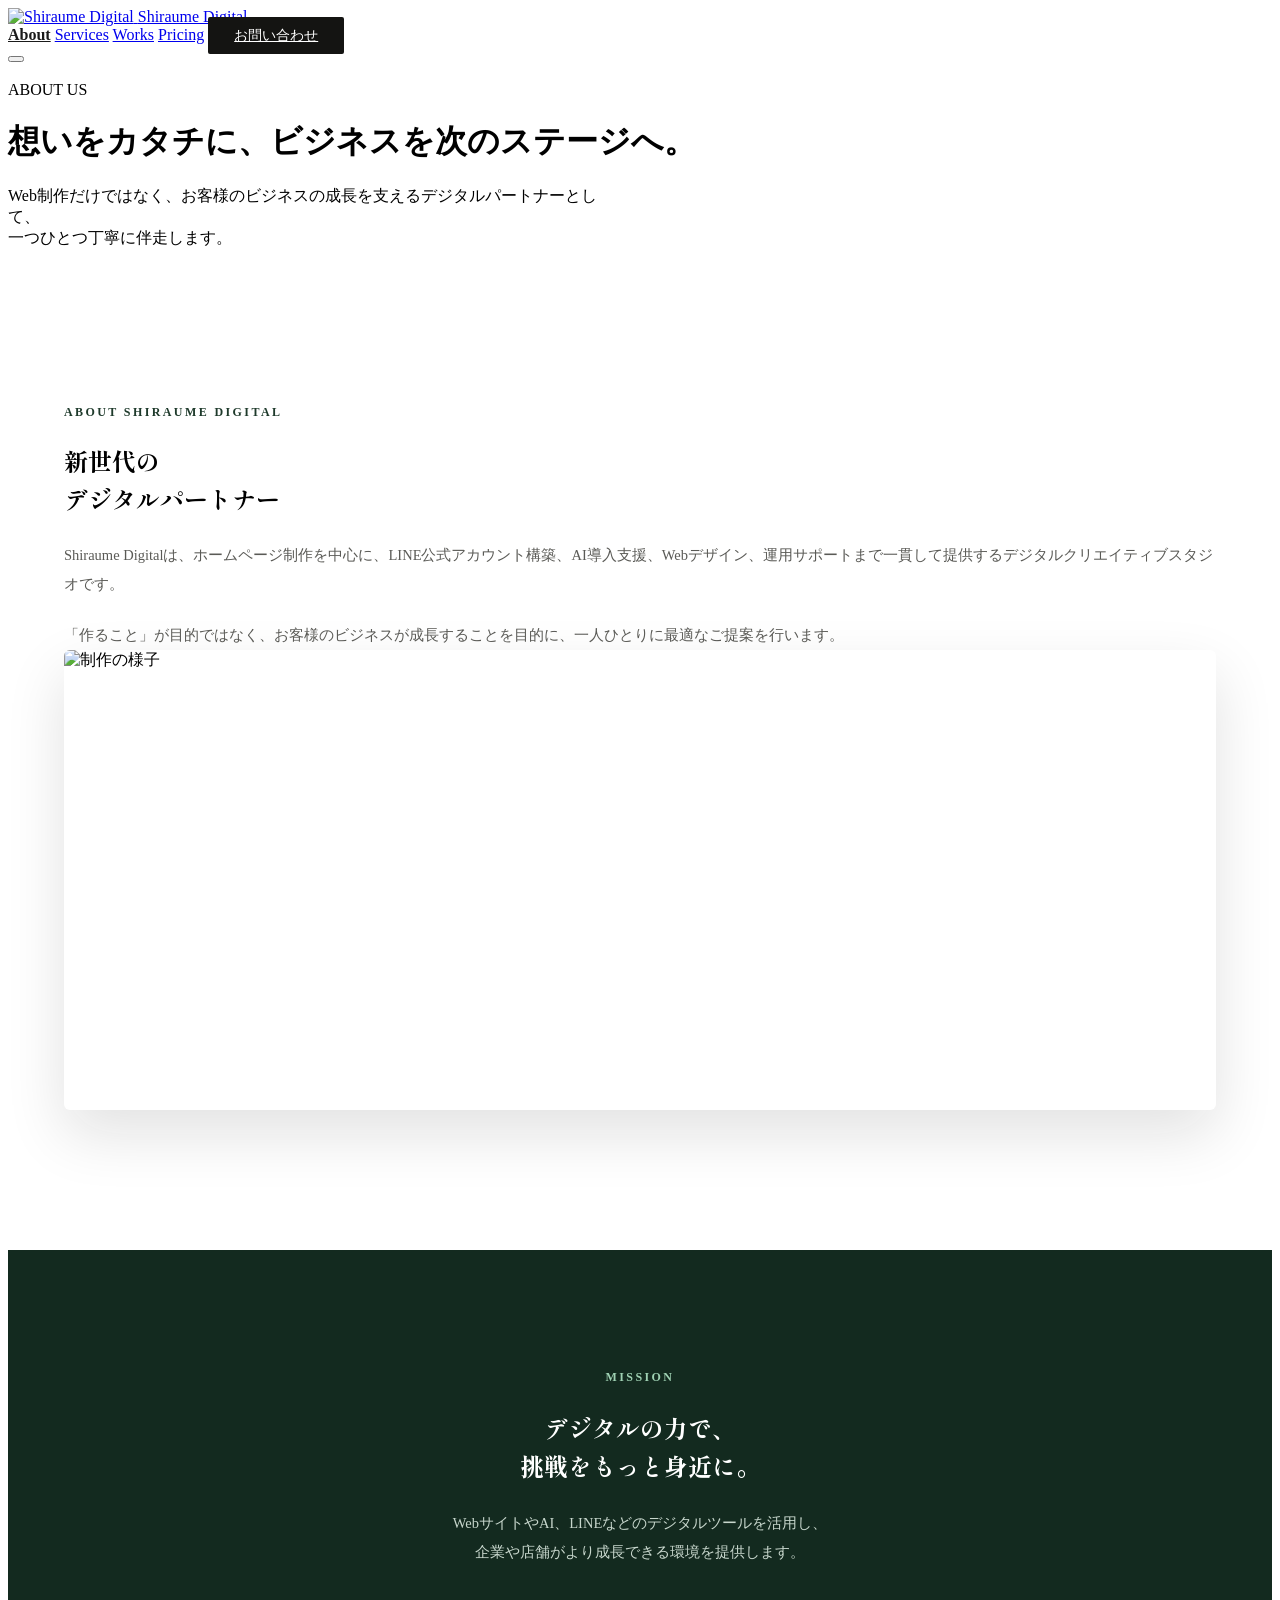
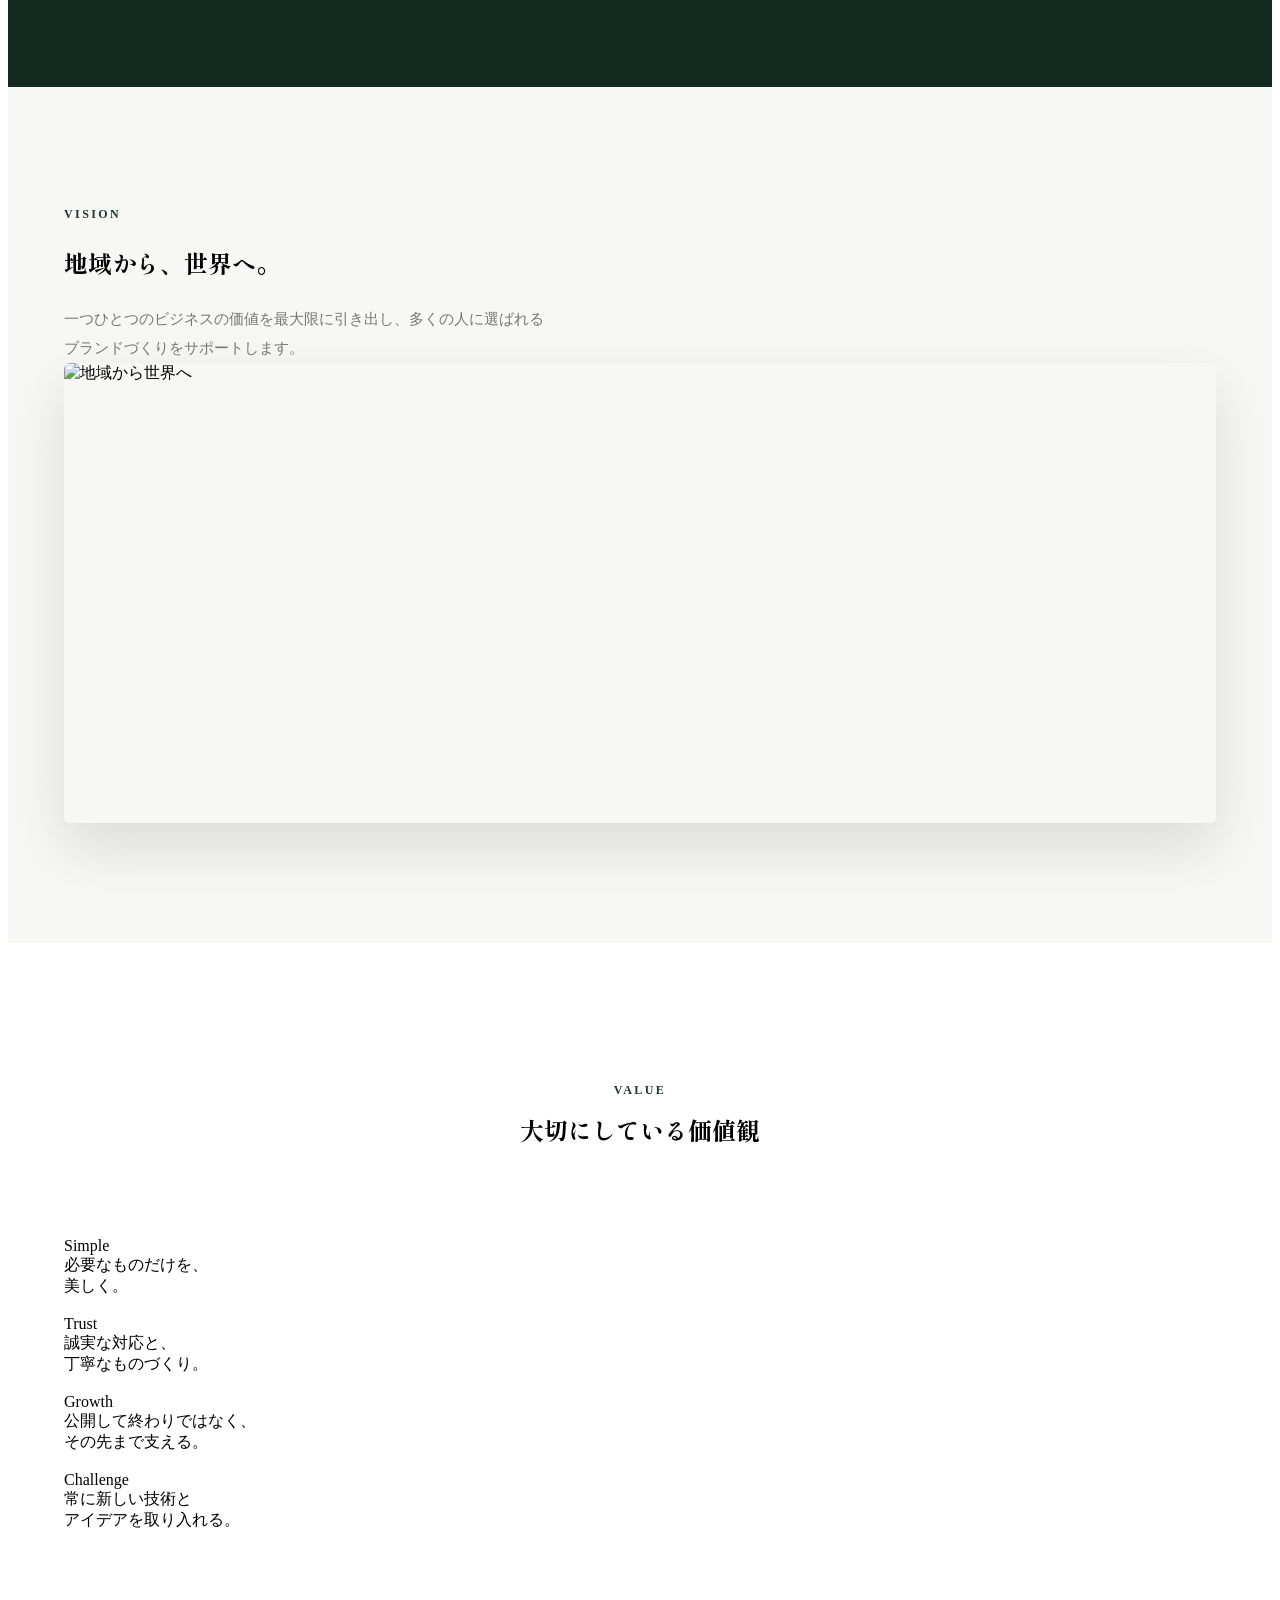
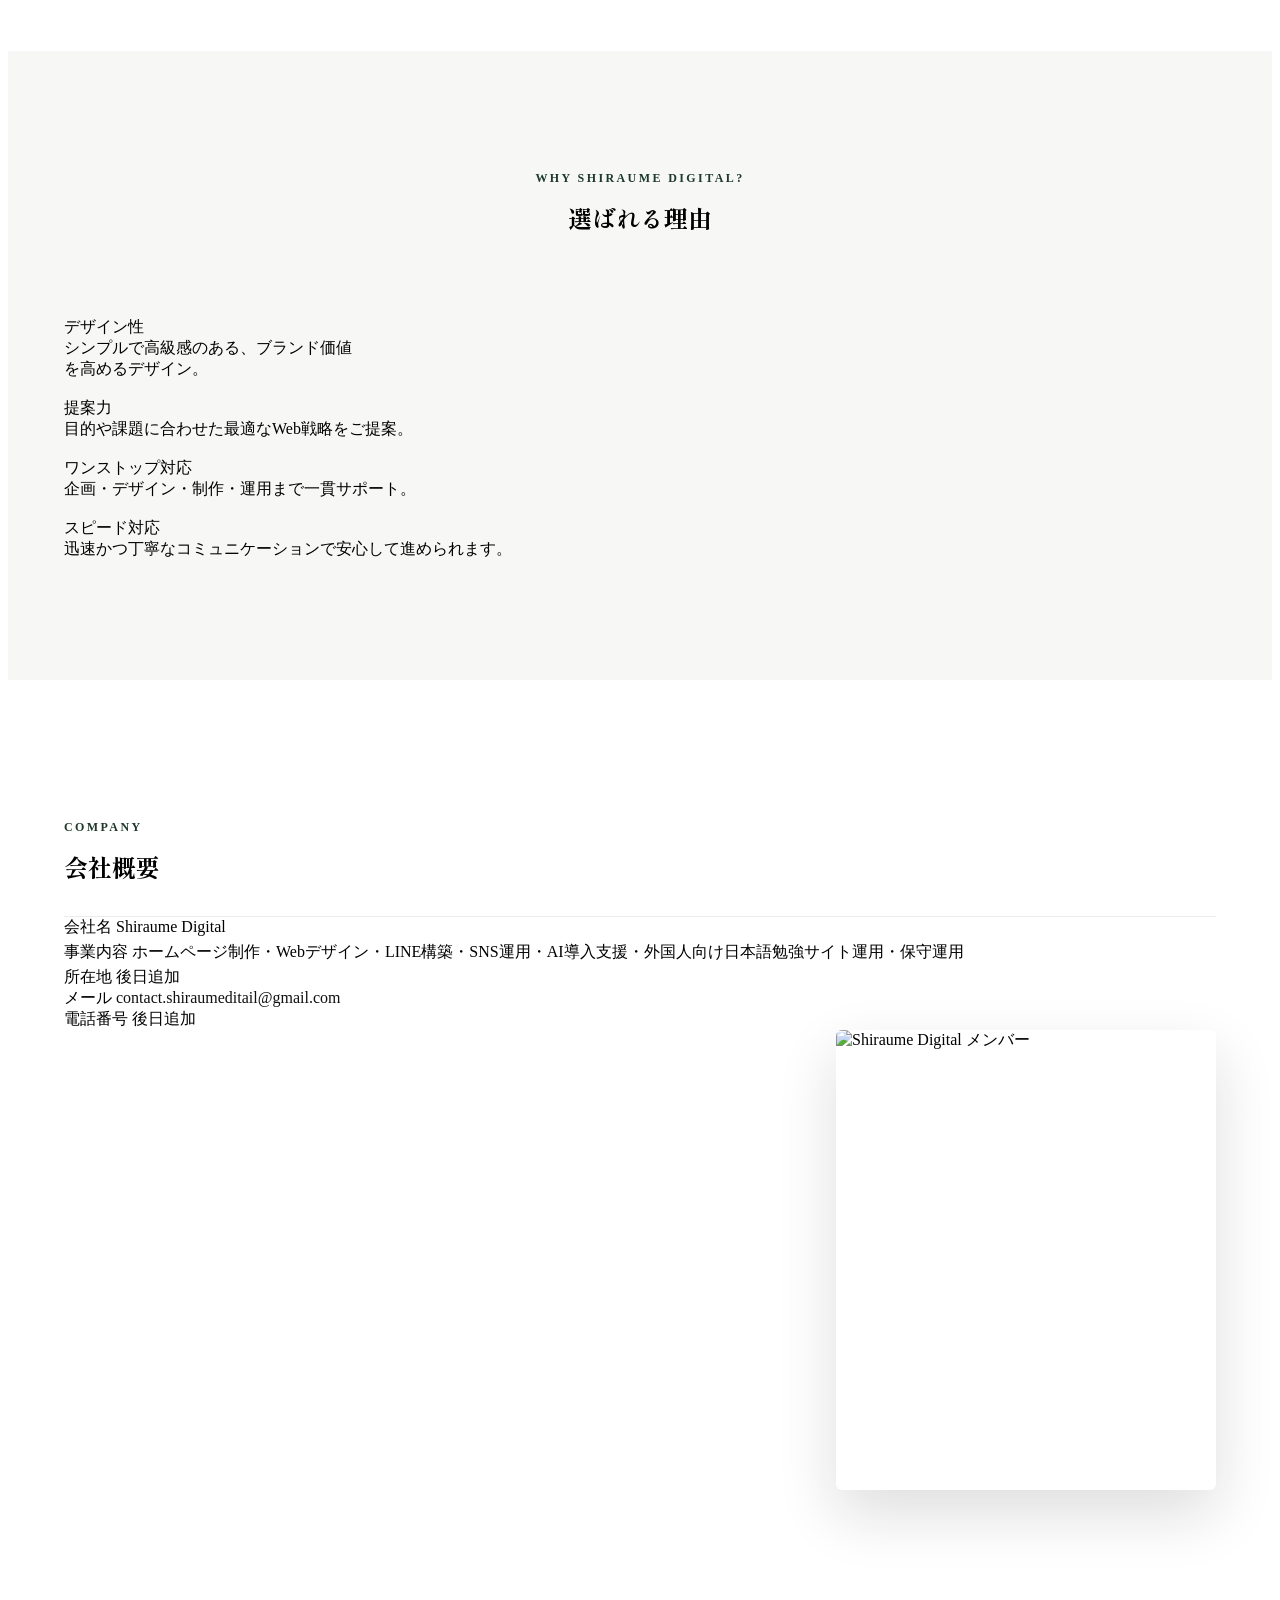
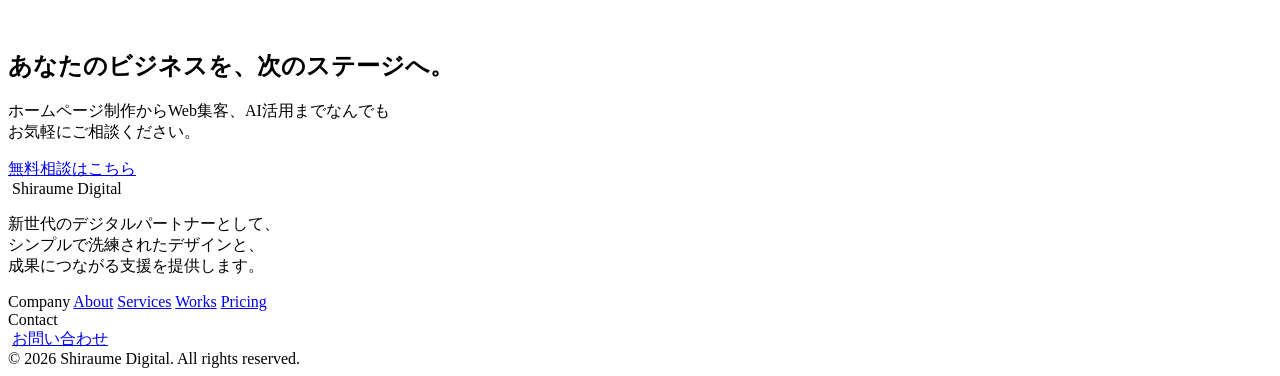
==== commit f6d0ba5e: "Add files via upload" ====
--- a/About.html
+++ b/About.html
@@ -44,7 +44,7 @@
 
   <!-- HERO -->
   <header class="subhero subhero--460">
-    <img class="subhero__bg" src="assets/images/ホームページ作成画像.png" alt="" style="filter:brightness(0.55);">
+    <img class="subhero__bg" src="assets/images/homepage-creation-image.png" alt="" style="filter:brightness(0.55);">
     <div class="subhero__overlay"></div>
     <div class="subhero__content">
       <span class="subhero__eyebrow">ABOUT US</span>
@@ -62,7 +62,7 @@
       <p style="margin:0;font-size:14.5px;line-height:2;color:#5a5a56;">「作ること」が目的ではなく、お客様のビジネスが成長することを目的に、一人ひとりに最適なご提案を行います。</p>
     </div>
     <div style="border-radius:6px;overflow:hidden;box-shadow:0 24px 60px rgba(20,20,18,0.12);">
-      <img class="feature-photo" src="assets/images/webデザイン写真.png" alt="制作の様子" style="width:100%;height:460px;object-fit:cover;display:block;">
+      <img class="feature-photo" src="assets/images/web-design-photo.png" alt="制作の様子" style="width:100%;height:460px;object-fit:cover;display:block;">
     </div>
   </section>
 
@@ -81,7 +81,7 @@
       <p style="margin:0;max-width:480px;font-size:14.5px;line-height:2;color:#767672;">一つひとつのビジネスの価値を最大限に引き出し、多くの人に選ばれる<br class="br-desktop">ブランドづくりをサポートします。</p>
     </div>
     <div style="border-radius:6px;overflow:hidden;box-shadow:0 24px 60px rgba(20,20,18,0.12);">
-      <img class="feature-photo" src="assets/images/世界へ写真.png" alt="地域から世界へ" style="width:100%;height:460px;object-fit:cover;display:block;">
+      <img class="feature-photo" src="assets/images/global-photo.png" alt="地域から世界へ" style="width:100%;height:460px;object-fit:cover;display:block;">
     </div>
   </section>
 
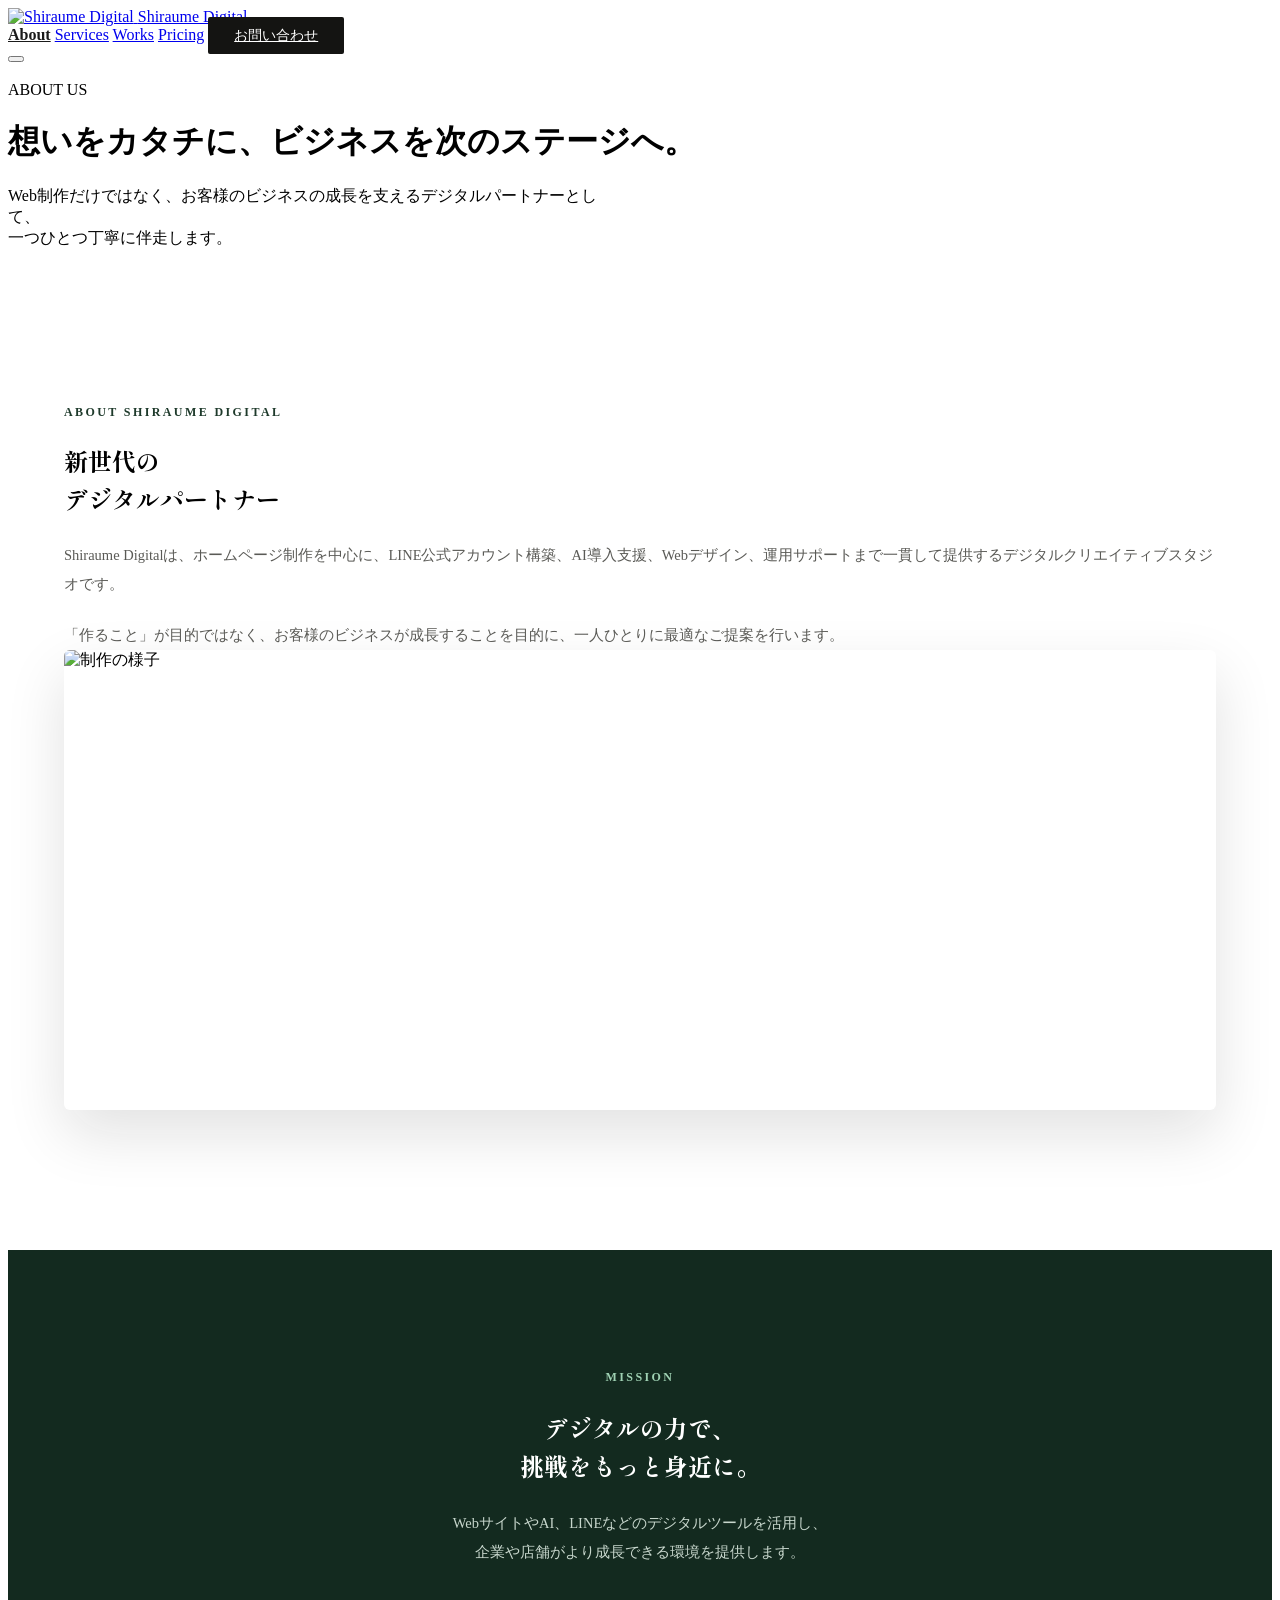
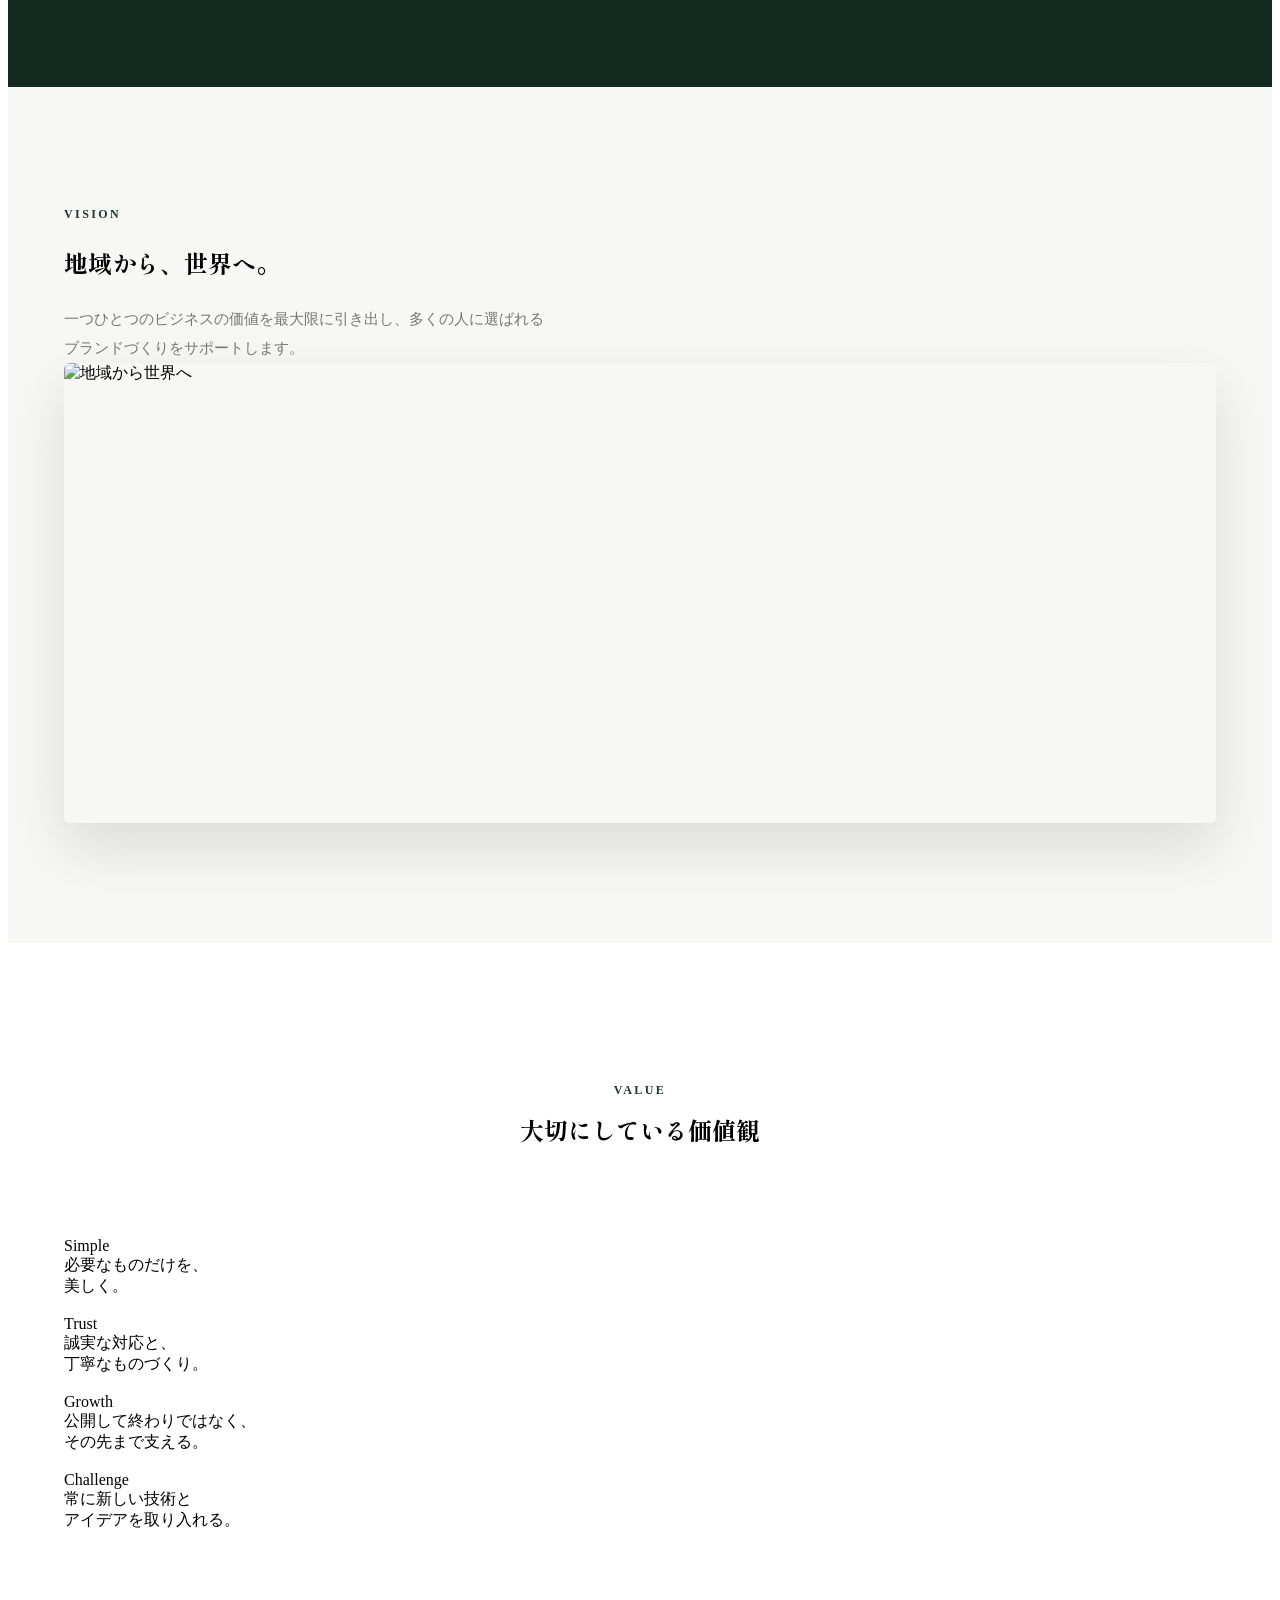
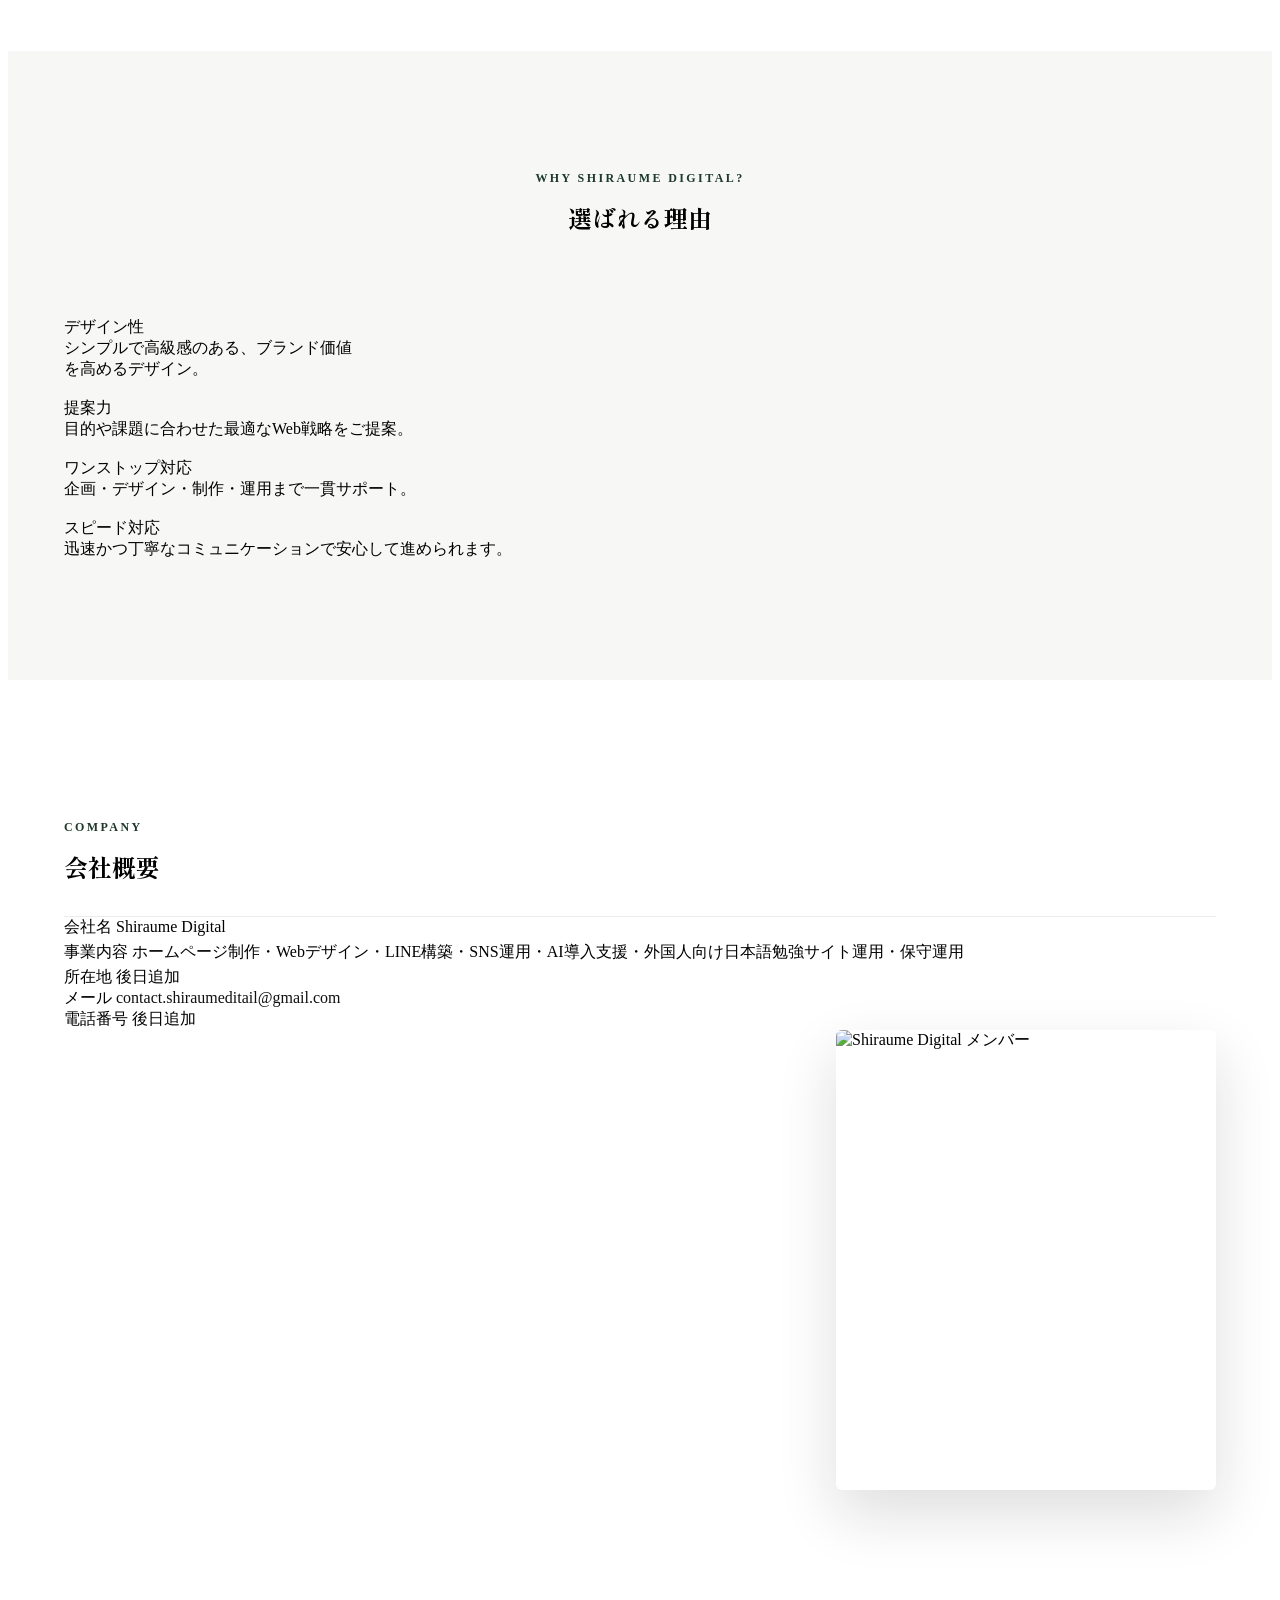
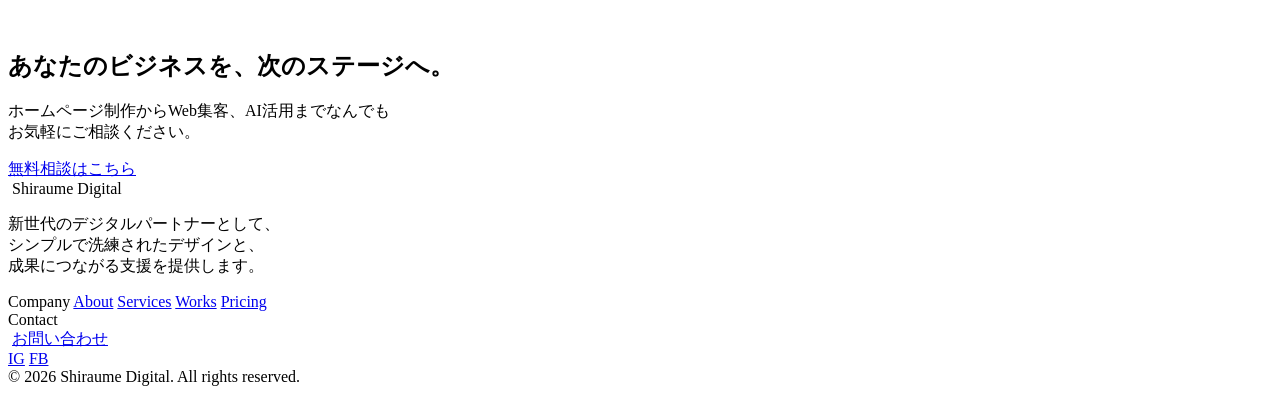
==== commit 0bbf7dcb: "Add files via upload" ====
--- a/About.html
+++ b/About.html
@@ -213,6 +213,10 @@
             <img src="assets/images/mail-envelope.png" alt="">
             <a href="Contact.html">お問い合わせ</a>
           </div>
+          <div class="footer__socials">
+            <a href="https://www.instagram.com/shiraume.digital_?igsh=eXQ5eXh2MjRrM2pj" target="_blank" rel="noopener" aria-label="Instagram" class="social-icon">IG</a>
+            <a href="https://www.facebook.com/share/17ojcaXPAJ/?mibextid=wwXIfr" target="_blank" rel="noopener" aria-label="Facebook" class="social-icon">FB</a>
+          </div>
         </div>
       </div>
     </div>
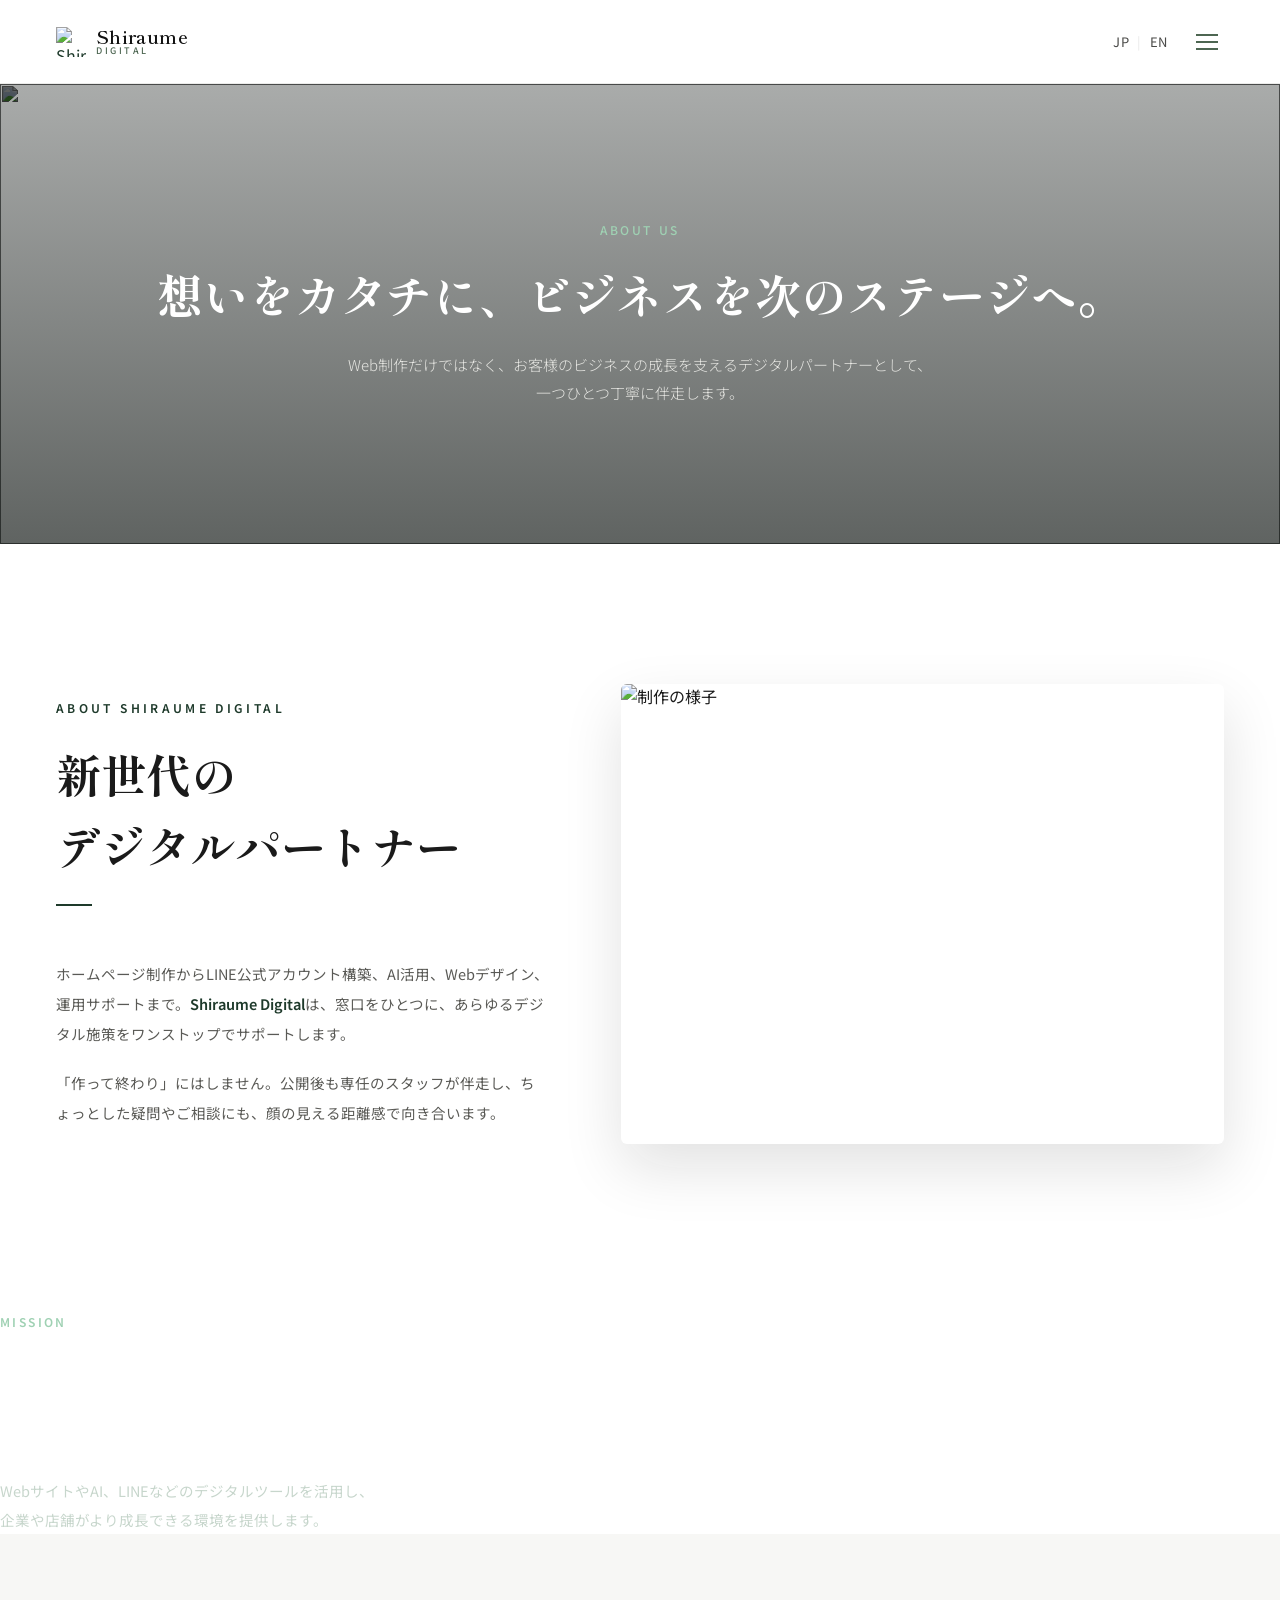
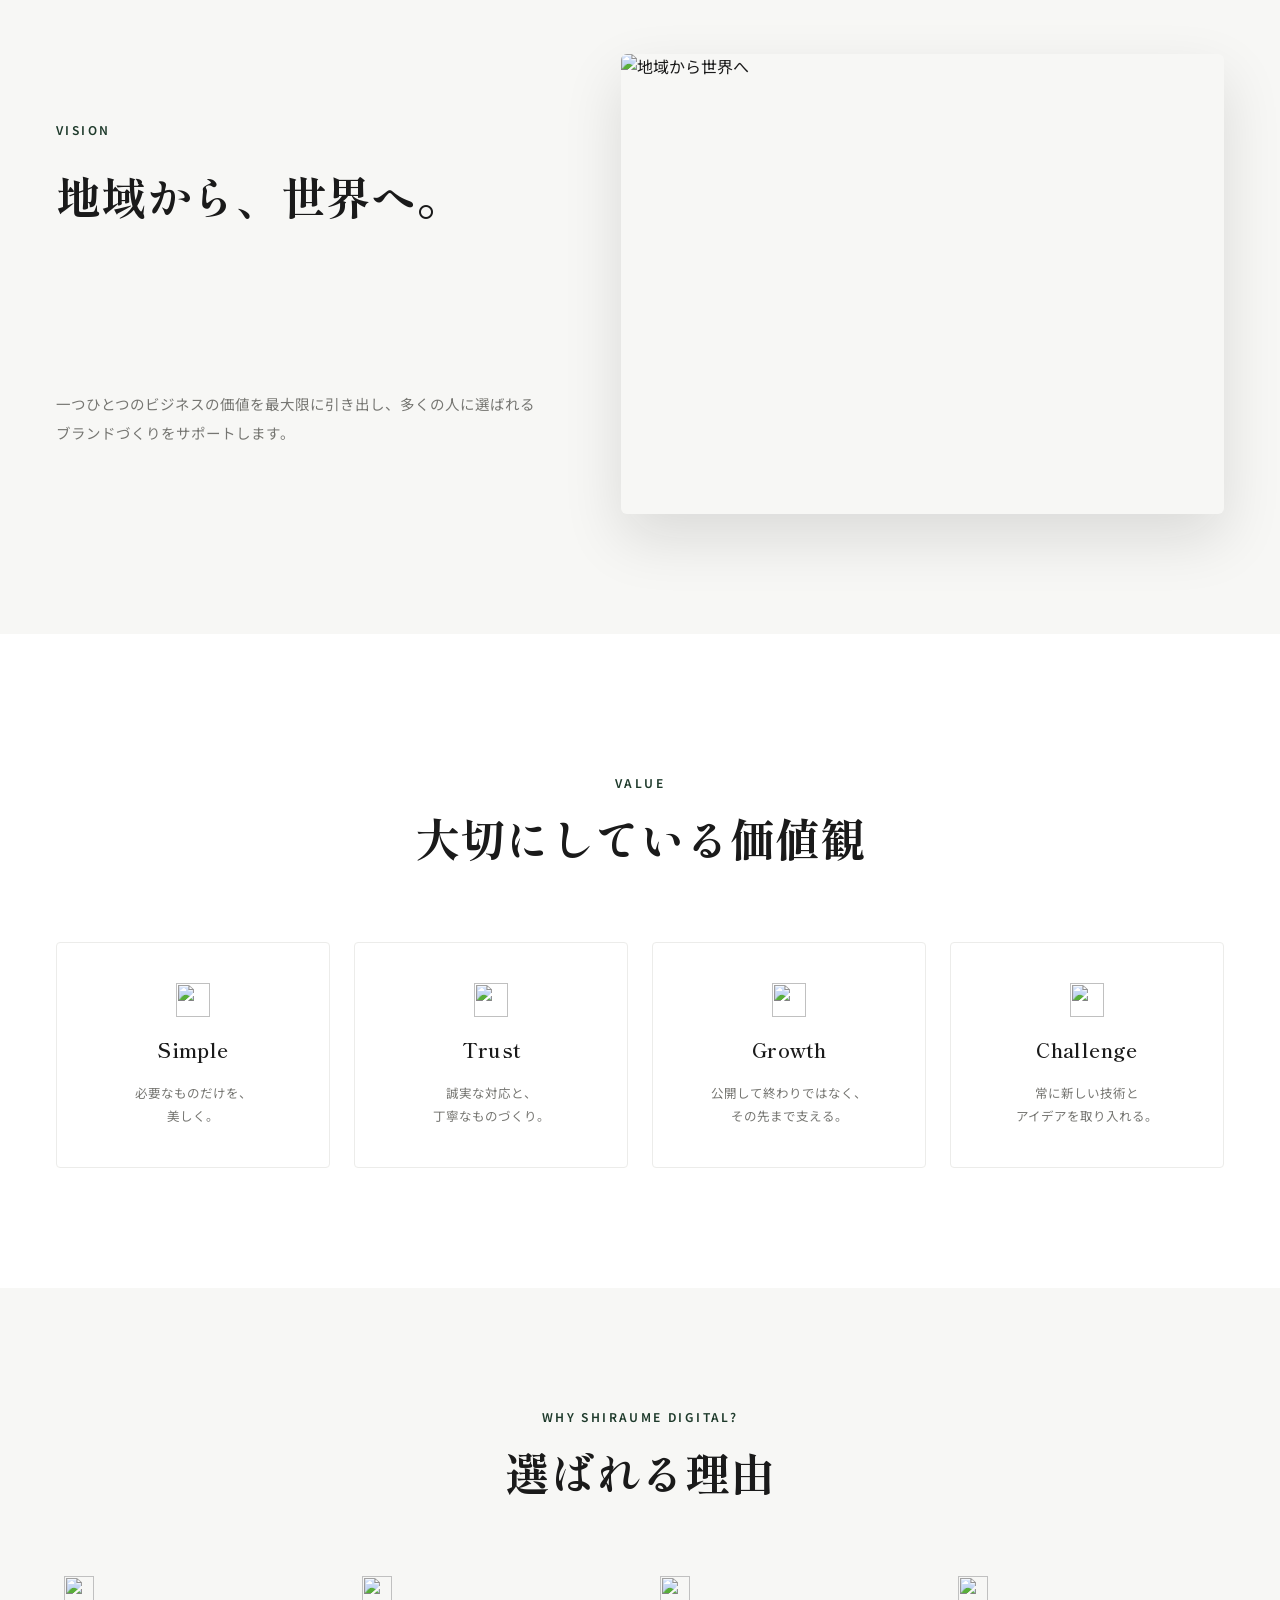
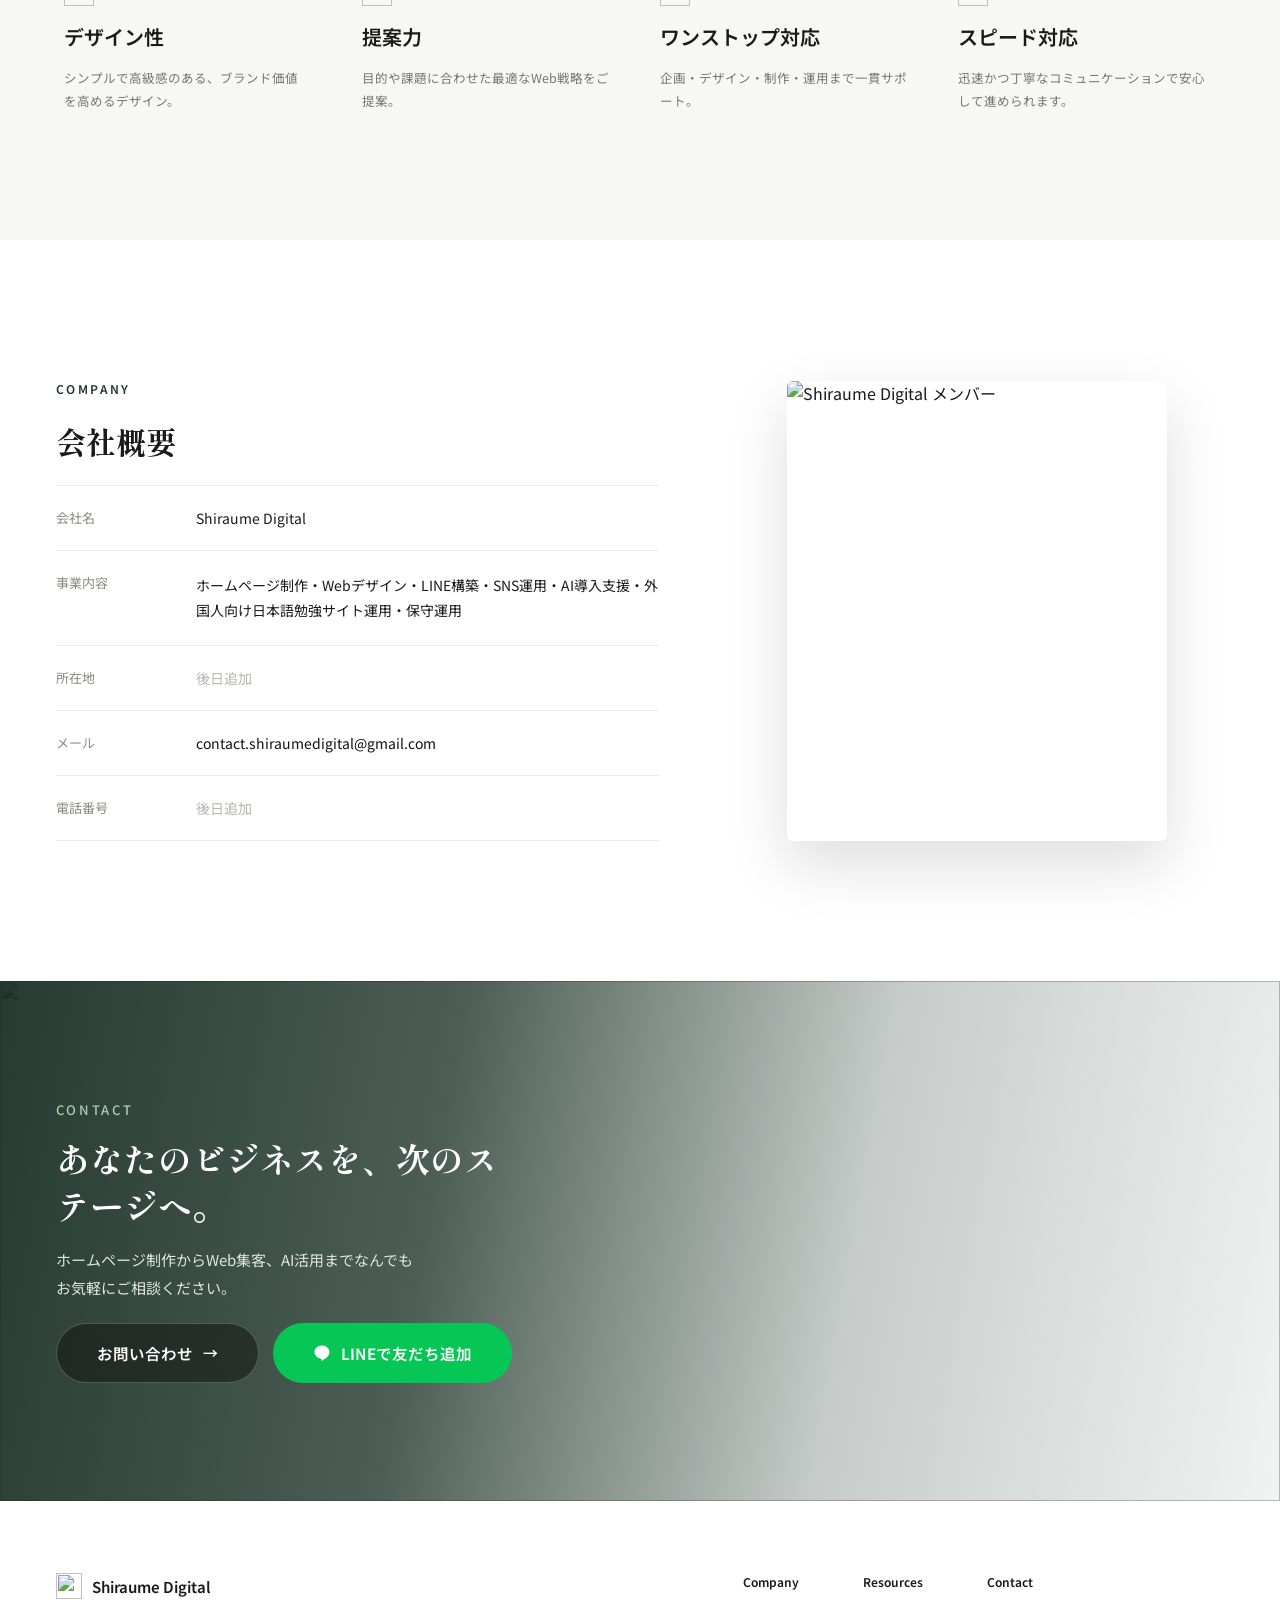
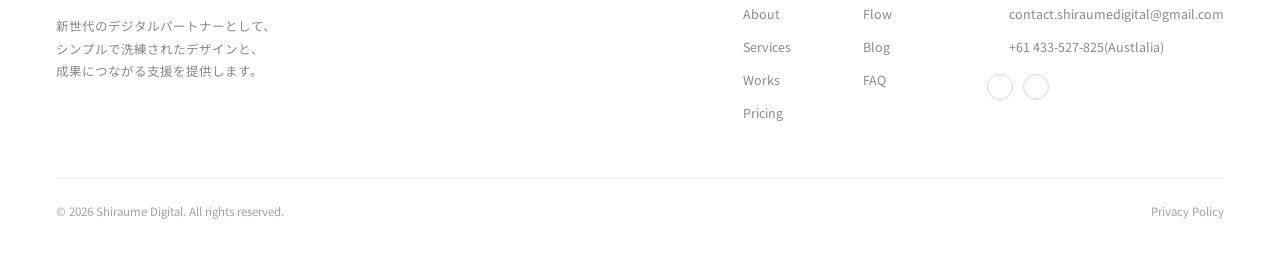
==== commit a89ba01b: "Add files via upload" ====
--- a/About.html
+++ b/About.html
@@ -20,26 +20,33 @@
 <link rel="icon" type="image/png" sizes="32x32" href="assets/images/favicon-32.png">
 <link rel="icon" type="image/png" sizes="16x16" href="assets/images/favicon-16.png">
 <link rel="apple-touch-icon" sizes="180x180" href="assets/images/favicon-180.png">
-<link rel="stylesheet" href="assets/css/style.css">
+<link rel="stylesheet" href="assets/style.css">
 </head>
 <body>
 
 <div class="page">
 
-  <!-- NAV -->
-  <nav class="nav">
+    <!-- NAV (minimal: brand left, JP|EN + hamburger right; full links live in
+       the hamburger dropdown, reusing the same toggle used on other pages) -->
+  <nav class="nav nav--minimal" id="siteNav">
     <a href="index.html" class="nav__brand">
       <img class="nav__logo" src="assets/images/shiraume-symbol-mark.png" alt="Shiraume Digital">
-      <span class="nav__brand-name">Shiraume Digital</span>
+      <span class="nav__brand-text">
+        <span class="nav__brand-name">Shiraume</span>
+        <span class="nav__brand-sub">DIGITAL</span>
+      </span>
     </a>
+    <div class="nav__right">
+      <span class="nav__lang">JP<span class="nav__lang-sep">|</span>EN</span>
+      <button class="nav__toggle" aria-label="メニュー" aria-expanded="false"><span></span><span></span><span></span></button>
+    </div>
     <div class="nav__links">
-      <a href="About.html" class="nav-link nav-link-active" style="color:#1a1a1a;font-weight:600;">About</a>
+      <a href="About.html" class="nav-link nav-link-active">About</a>
       <a href="Services.html" class="nav-link">Services</a>
       <a href="Works.html" class="nav-link">Works</a>
       <a href="Pricing.html" class="nav-link">Pricing</a>
-      <a href="Contact.html" style="padding:11px 26px;background:#141412;color:#ffffff;border-radius:2px;font-size:14px;font-weight:500;">お問い合わせ</a>
-    </div>
-    <button class="nav__toggle" aria-label="メニュー" aria-expanded="false"><span></span><span></span><span></span></button>
+      <a href="Contact.html" class="btn-nav-cta">お問い合わせ</a>
+    </div>
   </nav>
 
   <!-- HERO -->
@@ -48,40 +55,49 @@
     <div class="subhero__overlay"></div>
     <div class="subhero__content">
       <span class="subhero__eyebrow">ABOUT US</span>
-      <h1 class="subhero__title subhero__title--46">想いをカタチに、ビジネスを次のステージへ。</h1>
+      <h1 class="subhero__title subhero__title--46">想いをカタチに、<br class="br-mobile">ビジネスを<br class="br-mobile">次のステージへ。</h1>
       <p class="subhero__desc" style="max-width:600px;">Web制作だけではなく、お客様のビジネスの成長を支えるデジタルパートナーとして、<br class="br-desktop">一つひとつ丁寧に伴走します。</p>
     </div>
   </header>
 
   <!-- INTRO -->
-  <section class="fade-section grid-2" style="padding:140px 56px;gap:72px;align-items:center;">
-    <div style="display:flex;flex-direction:column;gap:22px;">
-      <span style="font-size:12px;letter-spacing:0.2em;color:#1e3a2b;font-weight:600;">ABOUT SHIRAUME DIGITAL</span>
+  <section class="fade-section about-intro-grid" style="padding:140px 56px;">
+    <div class="about-block__heading">
+      <span style="font-size:12px;letter-spacing:0.28em;color:#1e3a2b;font-weight:600;">ABOUT SHIRAUME DIGITAL</span>
       <h2 class="block-title--45" style="margin:0;font-weight:700;font-family:'Shippori Mincho',serif;line-height:1.6;">新世代の<br>デジタルパートナー</h2>
-      <p style="margin:0;font-size:14.5px;line-height:2;color:#5a5a56;">Shiraume Digitalは、ホームページ制作を中心に、LINE公式アカウント構築、AI導入支援、Webデザイン、運用サポートまで一貫して提供するデジタルクリエイティブスタジオです。</p>
-      <p style="margin:0;font-size:14.5px;line-height:2;color:#5a5a56;">「作ること」が目的ではなく、お客様のビジネスが成長することを目的に、一人ひとりに最適なご提案を行います。</p>
-    </div>
-    <div style="border-radius:6px;overflow:hidden;box-shadow:0 24px 60px rgba(20,20,18,0.12);">
+      <div style="width:36px;height:2px;background:#1e3a2b;"></div>
+    </div>
+    <div class="about-block__image" style="border-radius:6px;overflow:hidden;box-shadow:0 24px 60px rgba(20,20,18,0.12);">
       <img class="feature-photo" src="assets/images/web-design-photo.png" alt="制作の様子" style="width:100%;height:460px;object-fit:cover;display:block;">
     </div>
+    <div class="about-block__body">
+      <p style="margin:0;font-size:14.5px;line-height:2.1;color:#5a5a56;">ホームページ制作からLINE公式アカウント構築、AI活用、Webデザイン、運用サポートまで。<strong style="color:#1e3a2b;font-weight:600;">Shiraume Digital</strong>は、窓口をひとつに、あらゆるデジタル施策をワンストップでサポートします。</p>
+      <p style="margin:0;font-size:14.5px;line-height:2.1;color:#5a5a56;">「作って終わり」にはしません。公開後も専任のスタッフが伴走し、ちょっとした疑問やご相談にも、顔の見える距離感で向き合います。</p>
+    </div>
   </section>
 
   <!-- MISSION -->
-  <section class="fade-section" style="padding:120px 56px;background:#132a1f;display:flex;flex-direction:column;align-items:center;text-align:center;gap:24px;">
-    <span style="font-size:12px;letter-spacing:0.2em;color:#9fd1b3;font-weight:600;">MISSION</span>
-    <h2 class="block-title--45" style="margin:0;font-weight:700;font-family:'Shippori Mincho',serif;color:#ffffff;line-height:1.6;">デジタルの力で、<br>挑戦をもっと身近に。</h2>
-    <p style="margin:0;max-width:560px;font-size:14.5px;line-height:2;color:#c7d6cc;">WebサイトやAI、LINEなどのデジタルツールを活用し、<br class="br-desktop">企業や店舗がより成長できる環境を提供します。</p>
+  <section class="mission fade-section">
+    <img class="mission__bg" src="assets/images/mission-shop-phone.jpg" alt="">
+    <div class="mission__overlay"></div>
+    <div class="mission__content">
+      <span style="font-size:12px;letter-spacing:0.2em;color:#9fd1b3;font-weight:600;">MISSION</span>
+      <h2 class="block-title--45" style="margin:0;font-weight:700;font-family:'Shippori Mincho',serif;color:#ffffff;line-height:1.6;">デジタルの力で、<br>挑戦をもっと身近に。</h2>
+      <p style="margin:0;max-width:560px;font-size:14.5px;line-height:2;color:#c7d6cc;">WebサイトやAI、LINEなどのデジタルツールを活用し、<br class="br-desktop">企業や店舗がより成長できる環境を提供します。</p>
+    </div>
   </section>
 
   <!-- VISION -->
-  <section class="fade-section grid-2" style="padding:120px 56px;gap:72px;align-items:center;background:#f7f7f5;">
-    <div style="display:flex;flex-direction:column;gap:22px;">
+  <section class="fade-section about-vision-grid" style="padding:120px 56px;background:#f7f7f5;">
+    <div class="about-block__heading">
       <span style="font-size:12px;letter-spacing:0.2em;color:#1e3a2b;font-weight:600;">VISION</span>
       <h2 class="block-title--45" style="margin:0;font-weight:700;font-family:'Shippori Mincho',serif;line-height:1.6;">地域から、世界へ。</h2>
+    </div>
+    <div class="about-block__image" style="border-radius:6px;overflow:hidden;box-shadow:0 24px 60px rgba(20,20,18,0.12);">
+      <img class="feature-photo" src="assets/images/global-photo.png" alt="地域から世界へ" style="width:100%;height:460px;object-fit:cover;display:block;">
+    </div>
+    <div class="about-block__body">
       <p style="margin:0;max-width:480px;font-size:14.5px;line-height:2;color:#767672;">一つひとつのビジネスの価値を最大限に引き出し、多くの人に選ばれる<br class="br-desktop">ブランドづくりをサポートします。</p>
-    </div>
-    <div style="border-radius:6px;overflow:hidden;box-shadow:0 24px 60px rgba(20,20,18,0.12);">
-      <img class="feature-photo" src="assets/images/global-photo.png" alt="地域から世界へ" style="width:100%;height:460px;object-fit:cover;display:block;">
     </div>
   </section>
 
@@ -146,50 +162,54 @@
   </section>
 
   <!-- COMPANY -->
-  <section class="fade-section grid-company" style="padding:140px 56px;gap:72px;align-items:end;">
-    <div style="display:flex;flex-direction:column;gap:32px;">
-      <div style="display:flex;flex-direction:column;gap:14px;">
-        <span style="font-size:12px;letter-spacing:0.2em;color:#1e3a2b;font-weight:600;">COMPANY</span>
-        <h2 class="block-title--30" style="margin:0;font-weight:700;font-family:'Shippori Mincho',serif;">会社概要</h2>
-      </div>
-      <div style="border-top:1px solid #ececea;">
-        <div class="info-row">
-          <span class="info-row__label">会社名</span>
-          <span class="info-row__value">Shiraume Digital</span>
-        </div>
-        <div class="info-row">
-          <span class="info-row__label">事業内容</span>
-          <span class="info-row__value" style="line-height:1.8;">ホームページ制作・Webデザイン・LINE構築・SNS運用・AI導入支援・外国人向け日本語勉強サイト運用・保守運用</span>
-        </div>
-        <div class="info-row">
-          <span class="info-row__label">所在地</span>
-          <span class="info-row__value info-row__value--muted">後日追加</span>
-        </div>
-        <div class="info-row">
-          <span class="info-row__label">メール</span>
-          <span class="info-row__value" style="color:#101010;">contact.shiraumeditail@gmail.com</span>
-        </div>
-        <div class="info-row">
-          <span class="info-row__label">電話番号</span>
-          <span class="info-row__value info-row__value--muted">後日追加</span>
-        </div>
-      </div>
-    </div>
-    <div style="display:flex;flex-direction:column;align-items:flex-end;gap:16px;">
-      <div style="border-radius:6px;overflow:hidden;box-shadow:0 24px 60px rgba(20,20,18,0.14);width:100%;max-width:380px;">
-        <img class="feature-photo" src="assets/images/5DF73ADD-1FA8-47EF-85A3-EE910EEEAD3D-6422ab42.PNG" alt="Shiraume Digital メンバー" style="width:100%;height:460px;object-fit:cover;display:block;">
-      </div>
-    </div>
-  </section>
-
-  <!-- CTA -->
-  <section class="cta fade-section">
-    <h2 class="cta__title">あなたのビジネスを、次のステージへ。</h2>
-    <p class="cta__desc" style="max-width:460px;">ホームページ制作からWeb集客、AI活用までなんでも<br class="br-desktop">お気軽にご相談ください。</p>
-    <a href="Contact.html" class="btn-cta">無料相談はこちら</a>
-  </section>
-
-  <!-- FOOTER -->
+  <section class="fade-section grid-company" style="padding:140px 56px;">
+    <div class="about-block__heading">
+      <span style="font-size:12px;letter-spacing:0.2em;color:#1e3a2b;font-weight:600;">COMPANY</span>
+      <h2 class="block-title--30" style="margin:0;font-weight:700;font-family:'Shippori Mincho',serif;">会社概要</h2>
+    </div>
+    <div class="about-block__image" style="border-radius:6px;overflow:hidden;box-shadow:0 24px 60px rgba(20,20,18,0.14);width:100%;max-width:380px;margin:0 auto;">
+      <img class="feature-photo" src="assets/images/5DF73ADD-1FA8-47EF-85A3-EE910EEEAD3D-6422ab42.PNG" alt="Shiraume Digital メンバー" style="width:100%;height:460px;object-fit:cover;display:block;">
+    </div>
+    <div class="about-block__body" style="border-top:1px solid #ececea;">
+      <div class="info-row">
+        <span class="info-row__label">会社名</span>
+        <span class="info-row__value">Shiraume Digital</span>
+      </div>
+      <div class="info-row">
+        <span class="info-row__label">事業内容</span>
+        <span class="info-row__value" style="line-height:1.8;">ホームページ制作・Webデザイン・LINE構築・SNS運用・AI導入支援・外国人向け日本語勉強サイト運用・保守運用</span>
+      </div>
+      <div class="info-row">
+        <span class="info-row__label">所在地</span>
+        <span class="info-row__value info-row__value--muted">後日追加</span>
+      </div>
+      <div class="info-row">
+        <span class="info-row__label">メール</span>
+        <span class="info-row__value" style="color:#101010;">contact.shiraumedigital@gmail.com</span>
+      </div>
+      <div class="info-row">
+        <span class="info-row__label">電話番号</span>
+        <span class="info-row__value info-row__value--muted">後日追加</span>
+      </div>
+    </div>
+  </section>
+
+    <!-- CTA -->
+  <section class="cta-home fade-section" id="contact-cta">
+    <img class="cta-home__bg" src="assets/images/contact-cta-family.jpg" alt="">
+    <div class="cta-home__overlay"></div>
+    <div class="cta-home__content">
+      <span class="cta-home__eyebrow">CONTACT</span>
+      <h2 class="cta-home__title">あなたのビジネスを、次のステージへ。</h2>
+      <p class="cta-home__desc">ホームページ制作からWeb集客、AI活用までなんでも<br class="br-desktop">お気軽にご相談ください。</p>
+      <div class="cta-home__actions">
+        <a href="Contact.html" class="btn-pill btn-pill--solid btn-pill--lg">お問い合わせ<span class="btn-pill__arrow">→</span></a>
+        <a href="https://lin.ee/9umLhUi" target="_blank" rel="noopener" class="btn-pill btn-pill--line btn-pill--lg"><svg class="btn-pill__line-icon" viewBox="0 0 24 24" width="18" height="18" fill="currentColor" aria-hidden="true"><path d="M12 2C6.477 2 2 5.94 2 10.8c0 4.36 3.582 8.01 8.42 8.7.328.07.775.216.888.497.101.254.066.652.032.909l-.144.868c-.043.254-.202.996.873.543 1.075-.454 5.8-3.415 7.912-5.85C21.36 14.06 22 12.5 22 10.8 22 5.94 17.523 2 12 2z"/></svg>LINEで友だち追加</a>
+      </div>
+    </div>
+  </section>
+
+    <!-- FOOTER -->
   <footer class="footer">
     <div class="footer__top">
       <div class="footer__brand">
@@ -208,20 +228,31 @@
           <a href="Pricing.html">Pricing</a>
         </div>
         <div class="footer__col">
+          <span class="footer__col-title">Resources</span>
+          <a href="index.html#flow">Flow</a>
+          <a href="index.html#blog">Blog</a>
+          <a href="index.html#faq">FAQ</a>
+        </div>
+        <div class="footer__col">
           <span class="footer__col-title">Contact</span>
           <div class="footer__contact-row">
             <img src="assets/images/mail-envelope.png" alt="">
-            <a href="Contact.html">お問い合わせ</a>
+            <a href="mailto:contact.shiraumedigital@gmail.com">contact.shiraumedigital@gmail.com</a>
+          </div>
+          <div class="footer__contact-row">
+            <img src="assets/images/phone-call.png" alt="">
+            <span>+61 433-527-825(Austlalia)</span>
           </div>
           <div class="footer__socials">
-            <a href="https://www.instagram.com/shiraume.digital_?igsh=eXQ5eXh2MjRrM2pj" target="_blank" rel="noopener" aria-label="Instagram" class="social-icon">IG</a>
-            <a href="https://www.facebook.com/share/17ojcaXPAJ/?mibextid=wwXIfr" target="_blank" rel="noopener" aria-label="Facebook" class="social-icon">FB</a>
+            <a href="https://www.instagram.com/shiraume.digital_?igsh=eXQ5eXh2MjRrM2pj" target="_blank" rel="noopener" aria-label="Instagram" class="social-icon"><img src="assets/images/instagram-icon.png" alt=""></a>
+            <a href="https://www.facebook.com/share/17ojcaXPAJ/?mibextid=wwXIfr" target="_blank" rel="noopener" aria-label="Facebook" class="social-icon"><img src="assets/images/facebook-icon.png" alt=""></a>
           </div>
         </div>
       </div>
     </div>
     <div class="footer__bottom">
       <span class="footer__copyright">© 2026 Shiraume Digital. All rights reserved.</span>
+      <a href="privacy.html" style="font-size:11.5px;color:#a3a39f;">Privacy Policy</a>
     </div>
   </footer>
 
--- a/assets/style.css
+++ b/assets/style.css
@@ -0,0 +1,3067 @@
+/* ==========================================================================
+   Shiraume Digital - TOP page
+   Converted from Claude Design prototype (TOPページ 最終デザイン.dc.html)
+   Visual output is unchanged from the source design.
+   ========================================================================== */
+
+* {
+  box-sizing: border-box;
+}
+
+/* Hidden by default; shown only on phones (see mobile media query) —
+   used for forcing a short, safe break in long hero titles. */
+br.br-mobile {
+  display: none;
+}
+
+html {
+  overflow-x: hidden;
+}
+
+body {
+  margin: 0;
+  background: #f4f4f2;
+  font-family: 'Noto Sans JP', 'Inter', Helvetica, Arial, sans-serif;
+  color: #1a1a1a;
+  overflow-x: hidden;
+}
+
+a {
+  color: #1e3a2b;
+  text-decoration: none;
+}
+
+a:hover {
+  color: #142a1e;
+}
+
+img {
+  max-width: none;
+}
+
+/* ---------- Animations ---------- */
+
+@keyframes scrollBounce {
+  0%, 100% { transform: translateY(0); opacity: 0.7; }
+  50% { transform: translateY(8px); opacity: 1; }
+}
+
+@keyframes fadeInUp {
+  from { opacity: 0; transform: translateY(24px); }
+  to { opacity: 1; transform: translateY(0); }
+}
+
+@keyframes heroFadeIn {
+  from { opacity: 0; }
+  to { opacity: 1; }
+}
+
+@keyframes heroTextReveal {
+  from { opacity: 0; transform: translateY(20px); clip-path: inset(0 100% 0 0); }
+  to   { opacity: 1; transform: translateY(0); clip-path: inset(0 0% 0 0); }
+}
+
+/* Title lines unveil from the top downward, like a curtain lifting away,
+   rather than the left-to-right wipe used for the eyebrow/description. */
+@keyframes heroTitleReveal {
+  from { opacity: 0; transform: translateY(10px); clip-path: inset(0 0 100% 0); }
+  to   { opacity: 1; transform: translateY(0); clip-path: inset(0 0 0% 0); }
+}
+
+@keyframes worksMarquee {
+  from { transform: translateX(0); }
+  to { transform: translateX(-50%); }
+}
+
+@keyframes worksMarqueeReverse {
+  from { transform: translateX(-50%); }
+  to { transform: translateX(0); }
+}
+
+@keyframes heroKenBurns {
+  from { transform: scale(1); }
+  to { transform: scale(1.08); }
+}
+
+@keyframes introScrollFloat {
+  0%, 100% { transform: translateY(0); opacity: 0.7; }
+  50% { transform: translateY(6px); opacity: 1; }
+}
+
+/* Runs once automatically on page load (no scroll/JS trigger needed) -
+   a slow, quiet fade in from the left for the Stage 1 copy. */
+@keyframes introFadeLeft {
+  from { opacity: 0; transform: translateX(-28px); }
+  to   { opacity: 1; transform: translateX(0); }
+}
+
+@keyframes petalFall {
+  0%   { transform: translate3d(0, -6vh, 0) rotate(0deg); }
+  25%  { transform: translate3d(var(--petal-dx1, 20px), 22vh, 0) rotate(calc(var(--petal-spin, 220deg) * 0.25)); }
+  50%  { transform: translate3d(var(--petal-dx2, -14px), 50vh, 0) rotate(calc(var(--petal-spin, 220deg) * 0.5)); }
+  75%  { transform: translate3d(var(--petal-dx3, 18px), 78vh, 0) rotate(calc(var(--petal-spin, 220deg) * 0.75)); }
+  100% { transform: translate3d(var(--petal-dx4, 0px), 106vh, 0) rotate(var(--petal-spin, 220deg)); }
+}
+
+.hero-title-line {
+  display: inline-block;
+}
+
+.hero__actions { margin-top: 26px; }
+
+/* will-change + backface-visibility force these onto their own GPU layer
+   for the whole animation instead of only while actively compositing -
+   without it, some browsers (notably Safari/iOS) intermittently drop the
+   layer mid-scroll and repaint a blank/half-rendered frame, which reads
+   as a photo "disappearing" for an instant during the loop. */
+.works-track--row1,
+.works-track--row2 {
+  will-change: transform;
+  backface-visibility: hidden;
+  -webkit-backface-visibility: hidden;
+  transform: translateZ(0);
+}
+
+.works-track--row1 {
+  animation: worksMarquee 32s linear infinite;
+}
+
+.works-track--row2 {
+  animation: worksMarqueeReverse 32s linear infinite;
+}
+
+.works-track:hover {
+  animation-play-state: paused;
+}
+
+/* ---------- Scroll fade-in sections ---------- */
+
+.fade-section {
+  opacity: 0;
+  transform: translateY(28px);
+  transition: opacity 0.9s cubic-bezier(0.16,1,0.3,1), transform 0.9s cubic-bezier(0.16,1,0.3,1);
+}
+
+.fade-section.is-visible {
+  opacity: 1;
+  transform: translateY(0);
+}
+
+/* ---------- Page shell ---------- */
+
+.page {
+  width: 100%;
+  max-width: 1440px;
+  margin: 0 auto;
+  background: #ffffff;
+  /* NOT overflow:hidden - a plain div with overflow:hidden becomes a
+     clipping/scroll container of its own, which can silently interfere
+     with descendants' positioning in some browsers. Horizontal overflow
+     is already clipped globally by html/body below (overflow-x:hidden on
+     <html>/<body> gets special viewport propagation), and .hero and
+     .works__track-wrap each clip their own decorative overflow locally,
+     so nothing needs .page itself to clip.
+     padding-top reserves room for the nav bar, which is position:fixed
+     (see below) and therefore no longer takes up space in normal flow. */
+  padding-top: 84px;
+}
+
+/* ---------- Nav ---------- */
+
+/* position:fixed (not sticky) - pinned to the viewport unconditionally,
+   with no dependency on any ancestor's scroll/overflow behavior, so it
+   can never be scrolled away. left/right/margin recreate the same
+   centered, max-width-1440px layout .page uses, since fixed elements
+   don't inherit that from their parent the way sticky ones do. */
+.nav {
+  position: fixed;
+  top: 0;
+  left: 0;
+  right: 0;
+  width: 100%;
+  max-width: 1440px;
+  margin: 0 auto;
+  z-index: 20;
+  height: 84px;
+  display: flex;
+  align-items: center;
+  justify-content: space-between;
+  padding: 0 56px;
+  background: rgba(255,255,255,0.92);
+  backdrop-filter: blur(10px);
+  border-bottom: 1px solid #ececea;
+}
+
+.nav__brand {
+  display: flex;
+  align-items: center;
+  gap: 12px;
+}
+
+.nav__logo {
+  width: 30px;
+  height: 30px;
+  object-fit: contain;
+}
+
+.nav__brand-name {
+  font-size: 17px;
+  font-weight: 600;
+  letter-spacing: 0.01em;
+}
+
+.nav__links {
+  display: flex;
+  align-items: center;
+  gap: 40px;
+}
+
+.nav-link {
+  position: relative;
+  font-size: 14px;
+  font-weight: 600;
+  color: #313130;
+}
+
+.nav-link::after {
+  content: '';
+  position: absolute;
+  left: 0;
+  bottom: -4px;
+  width: 0;
+  height: 1px;
+  background: #1e3a2b;
+  transition: width 0.3s ease;
+}
+
+.nav-link:hover::after {
+  width: 100%;
+}
+
+.btn-nav-cta {
+  padding: 11px 26px;
+  background: #141412;
+  color: #ffffff;
+  border-radius: 2px;
+  font-size: 14px;
+  font-weight: 500;
+  transition: transform 0.3s ease, box-shadow 0.3s ease;
+}
+
+.btn-nav-cta:hover {
+  color: #ffffff;
+  transform: translateY(-2px);
+  box-shadow: 0 10px 24px rgba(20,20,18,0.25);
+}
+
+/* Mobile nav toggle (hidden on desktop) */
+
+.nav__toggle {
+  display: none;
+  width: 34px;
+  height: 34px;
+  border: none;
+  background: transparent;
+  padding: 0;
+  cursor: pointer;
+  flex-direction: column;
+  justify-content: center;
+  align-items: center;
+  gap: 5px;
+}
+
+.nav__toggle span {
+  display: block;
+  width: 22px;
+  height: 2px;
+  background: #1a1a1a;
+  transition: transform 0.25s ease, opacity 0.25s ease;
+}
+
+.nav__toggle.is-active span:nth-child(1) { transform: translateY(7px) rotate(45deg); }
+.nav__toggle.is-active span:nth-child(2) { opacity: 0; }
+.nav__toggle.is-active span:nth-child(3) { transform: translateY(-7px) rotate(-45deg); }
+
+/* ---------- Nav, minimal variant (TOP page only) ----------
+   Apple/Linear/Vercel-style hamburger-first nav: brand on the left, just
+   "JP | EN" + the hamburger on the right at every width. The full link
+   list (About/Services/Works/Pricing/Contact) moves into the same
+   dropdown the other pages already use on mobile, reusing that existing
+   toggle behavior instead of a new mechanism, just always-on here. Scoped
+   entirely to .nav--minimal so every other page's header is untouched. */
+
+.nav--minimal .nav__brand {
+  gap: 10px;
+}
+
+.nav--minimal .nav__brand-text {
+  display: flex;
+  flex-direction: column;
+  line-height: 1.05;
+}
+
+.nav--minimal .nav__brand-name {
+  font-family: 'Cormorant Garamond', 'Shippori Mincho', serif;
+  font-size: 18px;
+  font-weight: 600;
+  letter-spacing: 0.02em;
+  color: #111111;
+}
+
+.nav--minimal .nav__brand-sub {
+  font-size: 9px;
+  font-weight: 500;
+  letter-spacing: 0.28em;
+  color: #4D6652;
+}
+
+.nav--minimal .nav__right {
+  display: flex;
+  align-items: center;
+  gap: 22px;
+}
+
+.nav--minimal .nav__lang {
+  font-size: 13px;
+  letter-spacing: 0.04em;
+  color: #4a4a48;
+}
+
+.nav--minimal .nav__lang-sep {
+  margin: 0 8px;
+  color: #E9E9E9;
+}
+
+.nav--minimal .nav__toggle {
+  display: flex;
+}
+
+.nav--minimal .nav__toggle span {
+  background: #4D6652;
+}
+
+.nav--minimal .nav__links {
+  position: absolute;
+  top: 84px;
+  left: 0;
+  right: 0;
+  background: #ffffff;
+  border-bottom: 1px solid #E9E9E9;
+  flex-direction: column;
+  align-items: flex-start;
+  gap: 0;
+  padding: 8px 56px 20px;
+  display: flex;
+  box-shadow: 0 16px 32px rgba(20,20,18,0.08);
+  opacity: 0;
+  visibility: hidden;
+  transform: translateY(-10px);
+  pointer-events: none;
+  transition: opacity 0.28s cubic-bezier(0.16,1,0.3,1), transform 0.28s cubic-bezier(0.16,1,0.3,1), visibility 0s linear 0.28s;
+}
+
+.nav--minimal .nav__links.nav__links--open {
+  opacity: 1;
+  visibility: visible;
+  transform: translateY(0);
+  pointer-events: auto;
+  transition: opacity 0.28s cubic-bezier(0.16,1,0.3,1), transform 0.28s cubic-bezier(0.16,1,0.3,1);
+}
+
+/* Each item eases in with a slight stagger right after the dropdown
+   itself starts opening, instead of the whole list just popping in. */
+.nav--minimal .nav__links a {
+  opacity: 0;
+  transform: translateY(-16px);
+  transition: opacity 0.4s cubic-bezier(0.16,1,0.3,1), transform 0.4s cubic-bezier(0.16,1,0.3,1);
+}
+
+.nav--minimal .nav__links.nav__links--open a {
+  opacity: 1;
+  transform: translateY(0);
+}
+
+.nav--minimal .nav__links.nav__links--open a:nth-child(1) { transition-delay: 0.05s; }
+.nav--minimal .nav__links.nav__links--open a:nth-child(2) { transition-delay: 0.1s; }
+.nav--minimal .nav__links.nav__links--open a:nth-child(3) { transition-delay: 0.15s; }
+.nav--minimal .nav__links.nav__links--open a:nth-child(4) { transition-delay: 0.2s; }
+.nav--minimal .nav__links.nav__links--open a:nth-child(5) { transition-delay: 0.25s; }
+
+.nav--minimal .nav__links a.nav-link,
+.nav--minimal .nav__links a.btn-nav-cta {
+  width: 100%;
+}
+
+.nav--minimal .nav__links a.nav-link {
+  padding: 14px 0;
+  border-bottom: 1px solid #f2f2f0;
+}
+
+.nav--minimal .nav-link::after {
+  display: none;
+}
+
+.nav--minimal .nav__links a.btn-nav-cta {
+  margin-top: 14px;
+  text-align: center;
+}
+
+/* ---------- Hero ---------- */
+
+/* ---------- Stage 1: minimal English first view ----------
+   A plain, full-height (100vh) section - not pinned, no scroll-driven JS
+   math. It just sits at the top of the page and scrolls away naturally,
+   which is what makes it reliable on every browser/device: nothing has to
+   "successfully" pin or unpin for the rest of the page to show up. */
+
+.stage-intro {
+  position: relative;
+  /* .page already reserves 84px of padding-top for the fixed nav, so
+     subtract that here for the full remaining screen height, then take
+     ~90% of it - only a slim sliver of Stage 2's photo peeks in from the
+     bottom of the very first view (just enough to hint at what's below),
+     pushing the point where the hand-off actually begins further down the
+     scroll instead of showing a big slice of the photo immediately at rest. */
+  height: calc((100vh - 84px) * 0.9);
+  height: calc((100dvh - 84px) * 0.9);
+  display: flex;
+  align-items: center;
+  justify-content: center;
+  overflow: hidden;
+  background: #FAFAFA;
+}
+
+.stage-intro__content {
+  position: relative;
+  z-index: 1;
+  display: flex;
+  flex-direction: column;
+  align-items: center;
+  text-align: center;
+  gap: 22px;
+  max-width: 640px;
+  padding: 0 32px;
+}
+
+.stage-intro__title {
+  margin: 0;
+  font-family: 'Cormorant Garamond', 'Shippori Mincho', serif;
+  font-size: 52px;
+  font-weight: 600;
+  line-height: 1.35;
+  letter-spacing: 0.03em;
+  opacity: 0;
+  animation: introFadeLeft 1.3s cubic-bezier(0.16,1,0.3,1) 0.2s forwards;
+}
+
+.stage-intro__title .c-ink { color: #111111; }
+.stage-intro__title .c-brand { color: #4D6652; }
+
+.stage-intro__subtitle {
+  margin: 0;
+  font-size: 15px;
+  font-weight: 300;
+  letter-spacing: 0.08em;
+  color: #111111;
+  opacity: 0;
+  animation: introFadeLeft 1.1s cubic-bezier(0.16,1,0.3,1) 0.6s forwards;
+}
+
+.stage-intro__services {
+  margin: 0;
+  font-size: 13.5px;
+  line-height: 2;
+  color: #6a6a66;
+  letter-spacing: 0.01em;
+  opacity: 0;
+  animation: introFadeLeft 1.1s cubic-bezier(0.16,1,0.3,1) 0.8s forwards;
+}
+
+/* CTA button + Scroll cue join the same left-fade cascade as the rest of
+   the Stage 1 copy on load; the Scroll cue keeps its infinite float too. */
+.stage-intro__content .btn-pill--dark {
+  opacity: 0;
+  animation: introFadeLeft 1.1s cubic-bezier(0.16,1,0.3,1) 1s forwards;
+}
+
+/* In normal flow, directly under the CTA button - not pinned to the
+   viewport edge - so it can never be clipped by a browser's dynamic
+   address-bar chrome; it just sits right below the button. */
+.stage-intro__scroll {
+  display: flex;
+  flex-direction: column;
+  align-items: center;
+  gap: 10px;
+  margin-top: 4px;
+  font-size: 11px;
+  letter-spacing: 0.22em;
+  color: #8a8a86;
+  opacity: 0;
+  animation: introFadeLeft 1s cubic-bezier(0.16,1,0.3,1) 1.2s forwards,
+             introScrollFloat 2.4s ease-in-out 2.2s infinite;
+}
+
+.stage-intro__scroll-line {
+  width: 1px;
+  height: 30px;
+  background: #4D6652;
+}
+
+/* ---------- Stage 2: the Japanese photo hero ----------
+   A normal section directly below Stage 1, revealed by the same
+   .fade-section pattern used everywhere else on the site (see main.js) -
+   no scroll-pinning, so it is guaranteed to render when scrolled to. */
+
+.hero {
+  position: relative;
+  height: 100vh;
+  height: 100dvh;
+  display: flex;
+  align-items: center;
+  justify-content: center;
+  overflow: hidden;
+}
+
+/* Oversized (extends past the section's own top/bottom edges) and clipped
+   by .hero's overflow:hidden, so the JS scroll-parallax below can nudge
+   this wrapper up/down a little without ever revealing a gap at the
+   section's edges. */
+.hero__bg-wrap {
+  position: absolute;
+  top: -40px;
+  left: 0;
+  right: 0;
+  bottom: -40px;
+}
+
+.hero__bg {
+  position: absolute;
+  inset: 0;
+  width: 100%;
+  height: 100%;
+  object-fit: cover;
+  filter: brightness(0.62);
+}
+
+/* Fades the very top of the photo back into Stage 1's off-white
+   background, so the seam between the two sections blends rather than
+   cuts - this is what actually sells the "one continuous scene" feel
+   together with the height overlap above. */
+.hero__top-fade {
+  position: absolute;
+  top: 0;
+  left: 0;
+  right: 0;
+  height: 28vh;
+  /* Crisper stops (holds near-solid longer, then releases faster) read as a
+     cleaner, more deliberate blend than a flat 3-stop wash - this is the
+     "freshness" that makes the hand-off from Stage 1's white feel designed
+     rather than a generic muddy fade. */
+  background: linear-gradient(180deg, #FAFAFA 0%, #FAFAFA 22%, rgba(250,250,250,0.85) 45%, rgba(250,250,250,0.25) 78%, rgba(250,250,250,0) 100%);
+  z-index: 2;
+  pointer-events: none;
+}
+
+.hero__overlay {
+  position: absolute;
+  inset: 0;
+  z-index: 1;
+  /* Stays fully transparent through the same top band .hero__top-fade
+     covers, so the white-to-photo blend never gets muddied by the dark
+     overlay starting underneath it (that overlap was reading as a hard
+     dark seam right under the fade). The darkening only begins once the
+     white fade has already fully resolved, then ramps up richer/darker
+     toward the bottom for stronger, more vivid contrast with the text. */
+  background: linear-gradient(180deg, rgba(10,16,13,0) 0%, rgba(10,16,13,0) 26%, rgba(10,16,13,0.42) 58%, rgba(10,16,13,0.88) 100%);
+}
+
+.hero__content {
+  position: relative;
+  z-index: 1;
+  width: 100%;
+  max-width: 1440px;
+  padding: 0 56px;
+  display: flex;
+  flex-direction: column;
+  align-items: flex-start;
+  text-align: left;
+  gap: 26px;
+}
+
+.hero__eyebrow {
+  font-size: 14px;
+  letter-spacing: 0.24em;
+  color: #9fd1b3;
+  font-weight: 500;
+}
+
+.hero__title {
+  margin: 0;
+  min-width: 0;
+  max-width: 100%;
+  font-size: 80px;
+  line-height: 1.38;
+  font-weight: 700;
+  font-family: 'Shippori Mincho', 'Noto Serif JP', serif;
+  color: #ffffff;
+  letter-spacing: 0.04em;
+  position: relative;
+}
+
+.hero__desc {
+  margin: 0;
+  min-width: 0;
+  max-width: 560px;
+  font-size: 17px;
+  line-height: 1.9;
+  color: #e6e6e2;
+  font-weight: 300;
+  overflow-wrap: break-word;
+}
+
+.hero__actions {
+  display: flex;
+  gap: 16px;
+  margin-top: 14px;
+}
+
+.hero__actions--stack {
+  flex-direction: column;
+  align-items: flex-start;
+  gap: 14px;
+}
+
+/* A gentle, staggered cascade for Stage 2's own copy - on top of the
+   whole section's fade-section rise, each line settles in slightly after
+   the last, so the hand-off from Stage 1 reads as one continuous,
+   considered motion rather than a flat cut. Triggered by the same
+   .is-visible class the generic fade-section observer already adds to
+   .hero (see main.js) - no extra JS needed. */
+.hero__eyebrow,
+.hero__title,
+.hero__desc,
+.hero__actions {
+  opacity: 0;
+  transform: translateY(46px);
+  transition: opacity 1.3s cubic-bezier(0.16,1,0.3,1), transform 1.3s cubic-bezier(0.16,1,0.3,1);
+}
+
+.hero__eyebrow { transition-delay: 0.08s; }
+.hero__title { transition-delay: 0.24s; }
+.hero__desc { transition-delay: 0.5s; }
+.hero__actions { transition-delay: 0.72s; }
+
+.hero.is-visible .hero__eyebrow,
+.hero.is-visible .hero__title,
+.hero.is-visible .hero__desc,
+.hero.is-visible .hero__actions {
+  opacity: 1;
+  transform: translateY(0);
+}
+
+/* The photo itself settles in too - starts slightly zoomed and dims down
+   to its resting brightness/scale as the section becomes visible, so the
+   whole hand-off from Stage 1 reads as one deliberate, cinematic beat
+   instead of a static backdrop the text just appears in front of. */
+.hero__bg {
+  opacity: 0;
+  transform: scale(1.1);
+  transition: transform 1.8s cubic-bezier(0.16,1,0.3,1), opacity 0.7s cubic-bezier(0.16,1,0.3,1);
+}
+
+.hero.is-visible .hero__bg {
+  opacity: 1;
+  transform: scale(1);
+}
+
+.btn-light {
+  padding: 16px 38px;
+  background: #ffffff;
+  color: #141412;
+  border-radius: 2px;
+  font-size: 15px;
+  font-weight: 600;
+  transition: transform 0.3s ease, box-shadow 0.3s ease;
+}
+
+.btn-light:hover {
+  color: #141412;
+  transform: translateY(-3px);
+  box-shadow: 0 12px 28px rgba(0,0,0,0.3);
+}
+
+.btn-outline-light {
+  padding: 16px 38px;
+  border: 1px solid rgba(255,255,255,0.5);
+  color: #ffffff;
+  border-radius: 2px;
+  font-size: 15px;
+  font-weight: 500;
+  transition: background 0.3s ease, border-color 0.3s ease;
+}
+
+.btn-outline-light:hover {
+  color: #ffffff;
+  background: rgba(255,255,255,0.12);
+  border-color: #ffffff;
+}
+
+.hero__scroll {
+  position: absolute;
+  bottom: 32px;
+  left: 50%;
+  transform: translateX(-50%);
+  z-index: 1;
+  animation: scrollBounce 2s ease-in-out infinite;
+}
+
+.hero__scroll img {
+  width: 20px;
+  height: 20px;
+  filter: brightness(0) invert(1);
+  transform: rotate(90deg);
+  opacity: 0.8;
+}
+
+/* ---------- Plum blossom brand accent (branch + falling petals) ---------- */
+/* Painted INSIDE .stage-intro, before .stage-intro__content in the markup,
+   so they sit behind the Stage 1 copy (never covering the letters) while
+   still showing on top of the #FAFAFA backdrop. Being nested inside
+   #stageIntro, they fade out automatically together with it (see main.js) -
+   no separate opacity logic needed. */
+
+.plum-branch {
+  position: absolute;
+  top: 84px;
+  left: -80px;
+  height: 62vh;
+  width: auto;
+  max-width: 660px;
+  z-index: 0;
+  pointer-events: none;
+  user-select: none;
+}
+
+.petal-layer {
+  position: absolute;
+  inset: 0;
+  z-index: 0;
+  pointer-events: none;
+  overflow: hidden;
+}
+
+.petal {
+  position: absolute;
+  top: -24px;
+  background-repeat: no-repeat;
+  background-size: contain;
+  background-position: center;
+  will-change: transform, opacity;
+  animation-name: petalFall;
+  animation-timing-function: linear;
+  animation-fill-mode: forwards;
+}
+
+@media (prefers-reduced-motion: reduce) {
+  .petal-layer { display: none; }
+  .stage-intro__scroll,
+  .stage-intro__title,
+  .stage-intro__subtitle,
+  .stage-intro__services,
+  .stage-intro__content .btn-pill--dark,
+  .hero__eyebrow,
+  .hero__title,
+  .hero__desc,
+  .hero__actions,
+  .hero__bg {
+    animation: none !important;
+    transition: none !important;
+    opacity: 1 !important;
+    transform: none !important;
+  }
+}
+
+/* ---------- Section heading ---------- */
+
+.section-heading {
+  display: flex;
+  flex-direction: column;
+  align-items: center;
+  gap: 14px;
+  text-align: center;
+}
+
+.section-heading__eyebrow {
+  font-size: 15px;
+  letter-spacing: 0.2em;
+  color: #1e3a2b;
+  font-weight: 600;
+}
+
+.section-heading__eyebrow--pill {
+  display: inline-block;
+  padding: 5px 14px;
+  border-radius: 999px;
+  background: #1e3a2b;
+  color: #ffffff;
+  font-size: 11px;
+  letter-spacing: 0.18em;
+}
+
+.section-heading__title {
+  margin: 0;
+  min-width: 0;
+  max-width: 100%;
+  font-size: 45px;
+  font-weight: 700;
+  font-family: 'Shippori Mincho', serif;
+}
+
+.section-heading__desc {
+  margin: 0;
+  min-width: 0;
+  max-width: 100%;
+  font-size: 14px;
+  color: #767672;
+}
+
+/* ---------- Services ---------- */
+
+.services {
+  padding: 104px 56px 92px;
+}
+
+.services__heading {
+  margin-bottom: 52px;
+}
+
+.services__grid {
+  display: grid;
+  grid-template-columns: repeat(5, 1fr);
+  gap: 16px;
+}
+
+.service-card {
+  border: 1px solid #ececea;
+  border-radius: 4px;
+  padding: 26px 18px;
+  display: flex;
+  flex-direction: column;
+  align-items: center;
+  gap: 13px;
+  text-align: center;
+  opacity: 0;
+  transform: translateY(30px);
+  transition: opacity 0.75s cubic-bezier(0.16,1,0.3,1), transform 0.75s cubic-bezier(0.16,1,0.3,1), box-shadow 0.35s ease, border-color 0.35s ease;
+}
+
+/* Cards cascade in one by one (rather than all popping in together) once
+   the whole Services section (a .fade-section) has scrolled into view. */
+.services.is-visible .service-card { opacity: 1; transform: translateY(0); }
+.service-card:nth-child(1) { transition-delay: 0.05s; }
+.service-card:nth-child(2) { transition-delay: 0.16s; }
+.service-card:nth-child(3) { transition-delay: 0.27s; }
+.service-card:nth-child(4) { transition-delay: 0.38s; }
+.service-card:nth-child(5) { transition-delay: 0.49s; }
+
+.service-card:hover {
+  transform: translateY(-8px);
+  box-shadow: 0 20px 40px rgba(20,20,18,0.08);
+  border-color: #d4ddd7;
+}
+
+.service-card__icon {
+  width: 32px;
+  height: 32px;
+  object-fit: contain;
+}
+
+.service-card__title {
+  font-size: 13.5px;
+  font-weight: 600;
+}
+
+.service-card__desc {
+  font-size: 11.5px;
+  line-height: 1.6;
+  color: #767672;
+}
+
+/* Photo-backed variant: the card's own photo fills the whole card behind
+   the icon/copy, with a dark gradient overlay for legibility. Icon
+   inverts to white; the rest of the card layout (centered column) is
+   unchanged from the plain icon cards, so both variants sit in the same
+   grid without looking mismatched in spacing. */
+.service-card--photo {
+  position: relative;
+  overflow: hidden;
+  aspect-ratio: 4 / 4.5;
+  justify-content: flex-end;
+  border-color: transparent;
+}
+
+.service-card__photo {
+  position: absolute;
+  inset: 0;
+  width: 100%;
+  height: 100%;
+  object-fit: cover;
+  transition: transform 0.6s cubic-bezier(0.16,1,0.3,1);
+}
+
+.service-card--photo:hover .service-card__photo {
+  transform: scale(1.06);
+}
+
+.service-card__overlay {
+  position: absolute;
+  inset: 0;
+  /* Darkens earlier and much more heavily than a subtle vignette would,
+     so white text stays legible no matter how bright the source photo
+     is (light desks, glowing monitors, etc.) - contrast is guaranteed,
+     not just hoped for. */
+  background: linear-gradient(180deg, rgba(15,15,14,0.18) 0%, rgba(15,15,14,0.40) 32%, rgba(15,15,14,0.88) 62%, rgba(15,15,14,0.94) 100%);
+}
+
+.service-card--photo .service-card__icon {
+  position: relative;
+  z-index: 1;
+  filter: brightness(0) invert(1);
+  opacity: 0.92;
+}
+
+.service-card--photo .service-card__title {
+  position: relative;
+  z-index: 1;
+  color: #ffffff;
+  text-shadow: 0 2px 10px rgba(0,0,0,0.45);
+}
+
+.service-card--photo .service-card__desc {
+  position: relative;
+  z-index: 1;
+  color: rgba(255,255,255,0.86);
+  text-shadow: 0 1px 8px rgba(0,0,0,0.4);
+}
+
+/* ---------- Strengths / About ---------- */
+
+.strengths {
+  padding: 92px 56px;
+  background: #f7f7f5;
+  display: flex;
+  flex-direction: column;
+  gap: 32px;
+}
+
+.strengths__body {
+  min-width: 0;
+  display: flex;
+  flex-direction: column;
+  gap: 32px;
+}
+
+.strengths__heading {
+  min-width: 0;
+  display: flex;
+  flex-direction: column;
+  gap: 12px;
+}
+
+.strengths__heading .section-heading__title {
+  text-align: left;
+}
+
+.strengths__list {
+  display: flex;
+  flex-direction: column;
+  gap: 14px;
+  width: 100%;
+  height: auto;
+}
+
+/* Each strength is its own bordered, shadowed card, now split into a
+   left text panel and a right-side photo (per the reference layout) with
+   a soft white-to-photo gradient at the seam instead of a hard edge. */
+.strength-item {
+  display: flex;
+  align-items: stretch;
+  min-height: 200px;
+  padding: 0;
+  border: 1px solid #ececea;
+  border-radius: 10px;
+  background: #ffffff;
+  overflow: hidden;
+  box-shadow: 0 4px 14px rgba(20,20,18,0.03);
+  opacity: 0;
+  transform: translateX(-32px);
+  transition: opacity 0.75s cubic-bezier(0.16,1,0.3,1), transform 0.75s cubic-bezier(0.16,1,0.3,1), box-shadow 0.35s ease, border-color 0.35s ease;
+}
+
+.strength-item__content {
+  flex: 1 1 48%;
+  min-width: 0;
+  padding: 22px 26px;
+  display: flex;
+  flex-direction: column;
+  justify-content: center;
+  gap: 10px;
+}
+
+.strength-item__photo {
+  position: relative;
+  flex: 1 1 46%;
+  min-width: 160px;
+  overflow: hidden;
+}
+
+.strength-item__photo img {
+  position: absolute;
+  inset: 0;
+  width: 100%;
+  height: 100%;
+  object-fit: cover;
+  display: block;
+  transform: scale(1.15);
+  transition: transform 1.1s cubic-bezier(0.16,1,0.3,1);
+}
+
+/* Photo settles into place with a slow "ken burns" zoom-out the instant
+   the card scrolls into view - this plays on every device automatically,
+   unlike a hover-only effect, which never fires at all on touchscreens. */
+.strengths.is-visible .strength-item__photo img {
+  transform: scale(1);
+}
+
+.strength-item:hover .strength-item__photo img {
+  transform: scale(1.05);
+}
+
+/* Blends the photo's left edge into the card's white panel, echoing the
+   reference mock rather than a hard vertical seam between text and image. */
+.strength-item__photo::before {
+  content: "";
+  position: absolute;
+  inset: 0;
+  z-index: 1;
+  background: linear-gradient(90deg, #ffffff 0%, rgba(255,255,255,0.7) 14%, rgba(255,255,255,0) 34%);
+  pointer-events: none;
+}
+
+.strength-item__num {
+  font-family: 'Cormorant Garamond', 'Shippori Mincho', serif;
+  font-size: 11.5px;
+  font-weight: 600;
+  letter-spacing: 0.18em;
+  color: #a9b6ac;
+}
+
+.strength-item__row {
+  display: flex;
+  gap: 20px;
+  align-items: flex-start;
+}
+
+/* Alternating slide direction per item - left, right, left, right - so the
+   list feels hand-choreographed rather than a single uniform fade. Reveal
+   fires once, staggered, when .strengths (a .fade-section) scrolls into
+   view and gets .is-visible (see main.js IntersectionObserver). */
+.strength-item:nth-child(even) {
+  transform: translateX(32px);
+}
+
+.strength-item:nth-child(1) { transition-delay: 0.05s; }
+.strength-item:nth-child(2) { transition-delay: 0.2s; }
+.strength-item:nth-child(3) { transition-delay: 0.35s; }
+.strength-item:nth-child(4) { transition-delay: 0.5s; }
+
+.strengths.is-visible .strength-item {
+  opacity: 1;
+  transform: translateX(0);
+}
+
+.strength-item:hover {
+  transform: translateX(6px);
+  box-shadow: 0 16px 34px rgba(20,20,18,0.08);
+  border-color: #d4ddd7;
+}
+
+.strengths.is-visible .strength-item:hover {
+  transition: transform 0.35s ease, box-shadow 0.35s ease, border-color 0.35s ease;
+}
+
+.strength-item__icon-wrap {
+  width: 46px;
+  height: 46px;
+  flex-shrink: 0;
+  border-radius: 50%;
+  display: flex;
+  align-items: center;
+  justify-content: center;
+  background: linear-gradient(135deg, rgba(77,102,82,0.09), rgba(77,102,82,0.16));
+  border: 1px solid rgba(77,102,82,0.2);
+  box-shadow: 0 10px 22px rgba(20,20,18,0.06), inset 0 1px 0 rgba(255,255,255,0.5);
+  transition: transform 0.4s cubic-bezier(0.16,1,0.3,1), box-shadow 0.4s ease, background 0.4s ease;
+}
+
+.strength-item:hover .strength-item__icon-wrap {
+  transform: scale(1.08);
+  background: linear-gradient(135deg, rgba(77,102,82,0.15), rgba(77,102,82,0.26));
+  box-shadow: 0 14px 28px rgba(77,102,82,0.18), inset 0 1px 0 rgba(255,255,255,0.5);
+}
+
+.strength-item__icon {
+  width: 20px;
+  height: 20px;
+  object-fit: contain;
+  flex-shrink: 0;
+}
+
+.strength-item__title {
+  font-size: 14.5px;
+  font-weight: 600;
+  margin-bottom: 4px;
+}
+
+.strength-item__desc {
+  font-size: 12.5px;
+  line-height: 1.65;
+  color: #767672;
+}
+
+.strengths__image {
+  grid-area: image;
+  min-width: 0;
+  border-radius: 6px;
+  overflow: hidden;
+  box-shadow: 0 24px 60px rgba(20,20,18,0.12);
+  position: relative;
+}
+
+.strengths__image img {
+  width: 676px;
+  height: 520px;
+  object-fit: cover;
+  display: block;
+  transition: transform 0.6s ease;
+}
+
+.strengths__image:hover img {
+  transform: scale(1.04);
+}
+
+/* ---------- Works ---------- */
+
+.works {
+  padding: 140px 0 120px;
+  background: #ffffff;
+}
+
+.works__heading {
+  margin-bottom: 56px;
+}
+
+.works__track-wrap {
+  position: relative;
+  padding: 0 56px;
+  overflow: hidden;
+  display: flex;
+  flex-direction: column;
+  gap: 28px;
+}
+
+.works-track {
+  display: flex;
+  /* NOT gap here - the seamless infinite loop below duplicates this row's
+     cards and translates by exactly -50%, which only lands precisely on
+     the duplicate's start if each card carries its OWN trailing spacing
+     (margin-right, below) rather than a flex `gap` on the container.
+     `gap` splits evenly between every pair of items including the seam
+     between the two duplicate sets, which throws the halfway point off
+     by half a gap and produces a visible jump/stutter once per loop. */
+  width: max-content;
+  padding-bottom: 8px;
+}
+
+.work-card {
+  flex: 0 0 380px;
+  margin-right: 28px;
+  scroll-snap-align: start;
+  display: flex;
+  flex-direction: column;
+  gap: 16px;
+}
+
+.work-card__image {
+  border-radius: 4px;
+  overflow: hidden;
+}
+
+.work-card__image img {
+  width: 100%;
+  height: 260px;
+  object-fit: cover;
+  display: block;
+}
+
+.work-card__category {
+  font-size: 12px;
+  letter-spacing: 0.1em;
+  color: #1e3a2b;
+  font-weight: 600;
+}
+
+.work-card__title {
+  font-size: 15px;
+  font-weight: 600;
+}
+
+/* Row 2 placeholder cards: frame only, photos added later */
+
+.work-card__image--placeholder {
+  height: 260px;
+  display: flex;
+  align-items: center;
+  justify-content: center;
+  border: 1px dashed #d8d8d4;
+  border-radius: 4px;
+  background: #faf9f7;
+  color: #c4c4c0;
+  font-size: 26px;
+  font-weight: 300;
+}
+
+.work-card--placeholder .work-card__category,
+.work-card--placeholder .work-card__title {
+  color: #b5b5b0;
+}
+
+.works__more {
+  display: flex;
+  justify-content: center;
+  margin-top: 56px;
+}
+
+/* "See more" pill button with fill-wipe + arrow-slide animation,
+   used under Services overview / Strengths on the TOP page. */
+
+.services__more {
+  display: flex;
+  justify-content: center;
+  margin-top: 48px;
+}
+
+.strengths__more {
+  margin-top: 8px;
+}
+
+.btn-more {
+  position: relative;
+  display: inline-flex;
+  align-items: center;
+  gap: 10px;
+  padding: 16px 36px;
+  border: 1.5px solid #1e3a2b;
+  border-radius: 999px;
+  font-size: 14px;
+  font-weight: 600;
+  color: #1e3a2b;
+  overflow: hidden;
+  z-index: 0;
+  width: fit-content;
+  transition: color 0.4s ease, transform 0.3s ease, box-shadow 0.3s ease;
+}
+
+.btn-more::before {
+  content: "";
+  position: absolute;
+  inset: 0;
+  background: #1e3a2b;
+  transform: scaleX(0);
+  transform-origin: left;
+  transition: transform 0.45s cubic-bezier(0.16, 1, 0.3, 1);
+  z-index: -1;
+}
+
+.btn-more:hover {
+  color: #ffffff;
+  transform: translateY(-3px);
+  box-shadow: 0 16px 32px rgba(20, 20, 18, 0.14);
+}
+
+.btn-more:hover::before {
+  transform: scaleX(1);
+}
+
+.btn-more__arrow {
+  display: inline-block;
+  transition: transform 0.35s cubic-bezier(0.16, 1, 0.3, 1);
+}
+
+.btn-more:hover .btn-more__arrow {
+  transform: translateX(6px);
+}
+
+.btn-outline-dark {
+  padding: 15px 40px;
+  border: 1px solid #1a1a1a;
+  border-radius: 2px;
+  font-size: 14px;
+  font-weight: 500;
+  color: #1a1a1a;
+  transition: transform 0.3s ease, box-shadow 0.3s ease;
+}
+
+.btn-outline-dark:hover {
+  color: #1a1a1a;
+  transform: translateY(-3px);
+  box-shadow: 0 12px 24px rgba(20,20,18,0.12);
+}
+
+/* ---------- Flow ---------- */
+
+.flow {
+  padding: 120px 56px 140px;
+  background: #f7f7f5;
+}
+
+.flow__heading {
+  margin-bottom: 80px;
+}
+
+.flow__heading .section-heading__desc {
+  max-width: 520px;
+  line-height: 1.8;
+}
+
+.flow__grid {
+  display: grid;
+  grid-template-columns: repeat(3, 1fr);
+  gap: 0;
+}
+
+.flow-step {
+  display: flex;
+  flex-direction: column;
+  gap: 16px;
+  transition: transform 0.35s ease;
+}
+
+.flow-step:hover {
+  transform: translateY(-6px);
+}
+
+.flow-step--top {
+  padding: 0 40px 56px;
+  border-bottom: 1px solid #ececea;
+}
+
+.flow-step--bottom {
+  padding: 56px 40px 0;
+}
+
+.flow-step--bordered {
+  border-right: 1px solid #ececea;
+}
+
+.flow-step__num {
+  font-size: 44px;
+  font-weight: 700;
+  line-height: 1;
+  color: transparent;
+  -webkit-text-stroke: 1.5px #1e3a2b;
+}
+
+.flow-step__title {
+  font-size: 16px;
+  font-weight: 600;
+}
+
+.flow-step__desc {
+  font-size: 13px;
+  line-height: 1.8;
+  color: #767672;
+}
+
+/* ---------- CTA ---------- */
+
+.cta {
+  padding: 130px 56px;
+  background: #132a1f;
+  display: flex;
+  flex-direction: column;
+  align-items: center;
+  text-align: center;
+  gap: 28px;
+}
+
+.cta__icon {
+  width: 34px;
+  height: 34px;
+  object-fit: contain;
+  filter: brightness(0) invert(1);
+  opacity: 0.9;
+}
+
+.cta__title {
+  margin: 0;
+  font-size: 32px;
+  font-weight: 700;
+  font-family: 'Shippori Mincho', serif;
+  color: #ffffff;
+}
+
+.cta__desc {
+  margin: 0;
+  font-size: 14.5px;
+  color: #c7d6cc;
+  max-width: 440px;
+  line-height: 1.8;
+}
+
+.btn-cta {
+  margin-top: 8px;
+  padding: 17px 44px;
+  background: #ffffff;
+  color: #132a1f;
+  border-radius: 2px;
+  font-size: 15px;
+  font-weight: 600;
+  transition: transform 0.3s ease, box-shadow 0.3s ease;
+}
+
+.btn-cta:hover {
+  color: #132a1f;
+  transform: translateY(-3px);
+  box-shadow: 0 14px 30px rgba(0,0,0,0.35);
+}
+
+/* ---------- CTA (TOP page only): photo-backed, referencing findrealestate's
+   hero-photo-plus-copy treatment for the bottom conversion section, using
+   the same brand-green overlay and pill button as the Hero. New scoped
+   classes so nothing on other pages (which still use .cta/.btn-cta) changes. ---------- */
+
+.cta-home {
+  position: relative;
+  min-height: 520px;
+  display: flex;
+  align-items: center;
+  padding: 0 56px;
+  overflow: hidden;
+}
+
+.cta-home__bg {
+  position: absolute;
+  inset: 0;
+  width: 100%;
+  height: 100%;
+  object-fit: cover;
+  object-position: center 30%;
+}
+
+.cta-home__overlay {
+  position: absolute;
+  inset: 0;
+  background: linear-gradient(100deg, rgba(19,42,31,0.92) 0%, rgba(19,42,31,0.76) 34%, rgba(19,42,31,0.24) 66%, rgba(19,42,31,0.06) 100%);
+}
+
+.cta-home__content {
+  position: relative;
+  z-index: 1;
+  max-width: 460px;
+  display: flex;
+  flex-direction: column;
+  align-items: flex-start;
+  gap: 16px;
+}
+
+.cta-home__eyebrow {
+  font-size: 13px;
+  letter-spacing: 0.22em;
+  color: #9fd1b3;
+  font-weight: 500;
+}
+
+.cta-home__title {
+  margin: 0;
+  font-size: 34px;
+  font-weight: 700;
+  font-family: 'Shippori Mincho', serif;
+  color: #ffffff;
+  line-height: 1.4;
+}
+
+.cta-home__desc {
+  margin: 0;
+  font-size: 15px;
+  color: #dce7e0;
+  line-height: 1.9;
+}
+
+/* Two-button row (お問い合わせ + LINE) under the CTA copy - wraps to a
+   stacked column on narrow screens so neither button ever gets cramped. */
+.cta-home__actions {
+  display: flex;
+  flex-wrap: wrap;
+  gap: 14px;
+  margin-top: 4px;
+}
+
+/* ---------- Pill buttons (TOP page only: Hero CTAs + photo CTA section,
+   referencing findrealestate.com's capsule-shaped buttons) ---------- */
+
+.btn-pill {
+  display: inline-flex;
+  align-items: center;
+  gap: 10px;
+  padding: 16px 30px;
+  border-radius: 999px;
+  font-size: 15px;
+  font-weight: 600;
+  transition: transform 0.3s ease, box-shadow 0.3s ease, background 0.3s ease, border-color 0.3s ease;
+}
+
+.btn-pill__arrow {
+  font-size: 15px;
+  transition: transform 0.3s ease;
+}
+
+.btn-pill:hover .btn-pill__arrow {
+  transform: translateX(3px);
+}
+
+.btn-pill--solid {
+  background: rgba(20,20,18,0.55);
+  backdrop-filter: blur(14px);
+  -webkit-backdrop-filter: blur(14px);
+  border: 1px solid rgba(255,255,255,0.22);
+  color: #ffffff;
+}
+
+.btn-pill--solid:hover {
+  color: #ffffff;
+  background: rgba(20,20,18,0.74);
+  transform: translateY(-3px);
+  box-shadow: 0 14px 30px rgba(0,0,0,0.3);
+}
+
+.btn-pill--ghost {
+  background: rgba(255,255,255,0.08);
+  border: 1px solid rgba(255,255,255,0.4);
+  color: #ffffff;
+}
+
+.btn-pill--ghost:hover {
+  color: #ffffff;
+  background: rgba(255,255,255,0.16);
+  border-color: #ffffff;
+}
+
+.btn-pill--lg {
+  padding: 18px 40px;
+  font-size: 15.5px;
+}
+
+/* Solid black pill for light (Stage 1) backgrounds. */
+.btn-pill--dark {
+  background: #111111;
+  border: none;
+  color: #ffffff;
+}
+
+.btn-pill--dark:hover {
+  color: #ffffff;
+  transform: scale(1.04);
+  box-shadow: 0 14px 30px rgba(17,17,17,0.28);
+}
+
+/* LINE brand green - opens the LINE add-friend link directly. */
+.btn-pill--line {
+  background: #06C755;
+  border: none;
+  color: #ffffff;
+}
+
+.btn-pill--line:hover {
+  color: #ffffff;
+  transform: translateY(-3px);
+  box-shadow: 0 14px 30px rgba(6,199,85,0.35);
+}
+
+.btn-pill__line-icon {
+  flex-shrink: 0;
+}
+
+/* ---------- Footer ---------- */
+
+.footer {
+  padding: 72px 56px 40px;
+  display: flex;
+  flex-direction: column;
+  gap: 56px;
+}
+
+.footer__top {
+  display: flex;
+  justify-content: space-between;
+  gap: 40px;
+}
+
+.footer__brand {
+  display: flex;
+  flex-direction: column;
+  gap: 16px;
+  max-width: 300px;
+}
+
+.footer__brand-row {
+  display: flex;
+  align-items: center;
+  gap: 10px;
+}
+
+.footer__brand-row img {
+  width: 26px;
+  height: 26px;
+  object-fit: contain;
+}
+
+.footer__brand-name {
+  font-size: 15px;
+  font-weight: 600;
+}
+
+.footer__brand-desc {
+  margin: 0;
+  font-size: 12.5px;
+  line-height: 1.8;
+  color: #8a8a86;
+  overflow-wrap: break-word;
+}
+
+.footer__cols {
+  display: flex;
+  gap: 64px;
+}
+
+.footer__col {
+  display: flex;
+  flex-direction: column;
+  gap: 14px;
+}
+
+.footer__col-title {
+  font-size: 12px;
+  font-weight: 600;
+  color: #1a1a1a;
+}
+
+.footer__col a {
+  font-size: 12.5px;
+  color: #8a8a86;
+}
+
+.footer__contact-row {
+  display: flex;
+  align-items: center;
+  gap: 8px;
+}
+
+.footer__contact-row img {
+  width: 14px;
+  height: 14px;
+  object-fit: contain;
+  opacity: 0.7;
+}
+
+.footer__contact-row span {
+  font-size: 12.5px;
+  color: #8a8a86;
+}
+
+.footer__socials {
+  display: flex;
+  align-items: center;
+  gap: 10px;
+  margin-top: 4px;
+}
+
+.social-icon {
+  width: 26px;
+  height: 26px;
+  border-radius: 50%;
+  border: 1px solid #d8d8d4;
+  display: flex;
+  align-items: center;
+  justify-content: center;
+  font-size: 10px;
+  font-weight: 600;
+  color: #8a8a86;
+  transition: transform 0.3s ease, border-color 0.3s ease, color 0.3s ease;
+}
+
+.social-icon--tt {
+  font-size: 9px;
+}
+
+.social-icon:hover {
+  transform: translateY(-3px);
+  border-color: #1e3a2b;
+  color: #1e3a2b;
+}
+
+.social-icon img {
+  width: 13px;
+  height: 13px;
+  object-fit: contain;
+}
+
+.footer__bottom {
+  border-top: 1px solid #ececea;
+  padding-top: 24px;
+  display: flex;
+  justify-content: space-between;
+}
+
+.footer__copyright {
+  font-size: 11.5px;
+  color: #a3a39f;
+}
+
+/* ==========================================================================
+   Shared responsive grid utilities (used by sub-pages so breakpoints
+   further down this file can collapse them to a single column)
+   ========================================================================== */
+
+.block-title--45 { font-size: 45px; }
+.block-title--32 { font-size: 32px; }
+.block-title--30 { font-size: 30px; }
+.block-title--28 { font-size: 28px; }
+
+.grid-2 { display: grid; grid-template-columns: 1fr 1fr; }
+.grid-3 { display: grid; grid-template-columns: repeat(3, 1fr); }
+.grid-4 { display: grid; grid-template-columns: repeat(4, 1fr); }
+.grid-6 { display: grid; grid-template-columns: repeat(6, 1fr); }
+
+/* About.html: INTRO / VISION / COMPANY sections — heading first, then
+   photo, then the body text, so on mobile each stacks in reading order
+   instead of dumping the photo after (or before) all the text. Desktop
+   keeps the original text-left / photo-right two-column look. */
+.about-intro-grid,
+.about-vision-grid {
+  display: grid;
+  grid-template-columns: 0.9fr 1.1fr;
+  grid-template-areas:
+    "heading image"
+    "body    image";
+  column-gap: 72px;
+  row-gap: 22px;
+  align-items: center;
+}
+
+.grid-company {
+  display: grid;
+  grid-template-columns: 1.1fr 0.9fr;
+  grid-template-areas:
+    "heading image"
+    "body    image";
+  column-gap: 72px;
+  row-gap: 22px;
+  align-items: end;
+}
+
+.about-block__heading { grid-area: heading; min-width: 0; display: flex; flex-direction: column; gap: 22px; }
+.about-block__image { grid-area: image; min-width: 0; }
+.about-block__body { grid-area: body; min-width: 0; display: flex; flex-direction: column; gap: 18px; }
+
+/* COMPANY's body is a list of info-rows that already space themselves
+   via padding/border, so it doesn't need the flex gap the other
+   sections' paragraph bodies use. */
+.grid-company .about-block__body { gap: 0; }
+
+/* ==========================================================================
+   Sub-pages (About / Services / Works / Pricing / Contact)
+   ========================================================================== */
+
+/* Nav: active state + brand-as-link (used on sub-pages) */
+
+.nav-link-active::after {
+  width: 100%;
+}
+
+.nav__brand-name {
+  color: #1a1a1a;
+}
+
+/* Image hero (About / Services / Works) */
+
+.subhero {
+  position: relative;
+  display: flex;
+  align-items: center;
+  justify-content: center;
+  overflow: hidden;
+}
+
+.subhero--460 { height: 460px; }
+.subhero--420 { height: 420px; }
+
+.subhero__bg {
+  position: absolute;
+  inset: 0;
+  width: 100%;
+  height: 100%;
+  object-fit: cover;
+  animation: heroKenBurns 16s ease-in-out infinite alternate;
+}
+
+.subhero__overlay {
+  position: absolute;
+  inset: 0;
+  background: linear-gradient(180deg, rgba(10,16,13,0.35) 0%, rgba(10,16,13,0.65) 100%);
+}
+
+.subhero__content {
+  position: relative;
+  z-index: 1;
+  display: flex;
+  flex-direction: column;
+  align-items: center;
+  text-align: center;
+  gap: 22px;
+  padding: 0 40px;
+}
+
+.subhero__eyebrow {
+  font-size: 12px;
+  letter-spacing: 0.22em;
+  color: #9fd1b3;
+  font-weight: 500;
+}
+
+.subhero__title {
+  margin: 0;
+  min-width: 0;
+  max-width: 100%;
+  font-weight: 700;
+  font-family: 'Shippori Mincho', serif;
+  color: #ffffff;
+  line-height: 1.5;
+}
+
+.subhero__title--46 { font-size: 46px; }
+.subhero__title--42 { font-size: 42px; }
+
+.subhero__desc {
+  margin: 0;
+  min-width: 0;
+  max-width: 600px;
+  font-size: 15px;
+  line-height: 1.9;
+  color: #e6e6e2;
+  font-weight: 300;
+  overflow-wrap: break-word;
+}
+
+/* Text-only hero (Pricing / Contact) */
+
+.simple-hero {
+  display: flex;
+  flex-direction: column;
+  align-items: center;
+  gap: 16px;
+  text-align: center;
+}
+
+.simple-hero__eyebrow {
+  font-size: 12px;
+  letter-spacing: 0.2em;
+  color: #1e3a2b;
+  font-weight: 600;
+}
+
+.simple-hero__title {
+  margin: 0;
+  min-width: 0;
+  max-width: 100%;
+  font-weight: 700;
+  font-family: 'Shippori Mincho', serif;
+}
+
+.simple-hero__title--38 { font-size: 38px; }
+.simple-hero__title--36 { font-size: 36px; }
+
+.simple-hero__desc {
+  margin: 0;
+  min-width: 0;
+  font-size: 14.5px;
+  color: #767672;
+  line-height: 1.9;
+  overflow-wrap: break-word;
+}
+
+/* Shared hover-lift utilities (translate style-hover behaviors from the prototype) */
+
+.hover-lift-sm { transition: transform 0.3s ease, box-shadow 0.3s ease; }
+.hover-lift-sm:hover { transform: translateY(-6px); box-shadow: 0 16px 32px rgba(20,20,18,0.08); }
+
+.hover-lift-work { transition: transform 0.3s ease, box-shadow 0.3s ease; }
+.hover-lift-work:hover { transform: translateY(-6px); box-shadow: 0 20px 40px rgba(20,20,18,0.1); }
+
+.hover-lift-plan { transition: transform 0.3s ease, box-shadow 0.3s ease; }
+.hover-lift-plan:hover { transform: translateY(-6px); box-shadow: 0 20px 40px rgba(20,20,18,0.08); }
+
+.hover-lift-plan-featured { transition: transform 0.3s ease, box-shadow 0.3s ease; }
+.hover-lift-plan-featured:hover { transform: translateY(-6px); box-shadow: 0 24px 48px rgba(19,42,31,0.16); }
+
+/* Small tag pill (service/works keyword chips) */
+
+.tag-pill {
+  font-size: 12px;
+  padding: 7px 14px;
+  border: 1px solid #d8d8d4;
+  border-radius: 999px;
+  color: #4a4a48;
+}
+
+.tag-pill--sm {
+  font-size: 11px;
+  padding: 5px 12px;
+}
+
+/* Small outline CTA link (used inside Services blocks etc.) */
+
+.btn-outline-dark-sm {
+  padding: 14px 32px;
+  border: 1px solid #1a1a1a;
+  border-radius: 2px;
+  font-size: 13.5px;
+  font-weight: 500;
+  color: #1a1a1a;
+  transition: transform 0.3s ease, box-shadow 0.3s ease;
+  width: fit-content;
+}
+
+.btn-outline-dark-sm:hover {
+  color: #1a1a1a;
+  transform: translateY(-3px);
+  box-shadow: 0 12px 24px rgba(20,20,18,0.1);
+}
+
+/* Solid green CTA link, paired next to btn-outline-dark-sm
+   (e.g. Services blocks: inquiry + jump-to-pricing) */
+
+.btn-solid-green-sm {
+  display: inline-flex;
+  align-items: center;
+  gap: 8px;
+  padding: 14px 32px;
+  background: #1e3a2b;
+  border: 1px solid #1e3a2b;
+  border-radius: 2px;
+  font-size: 13.5px;
+  font-weight: 500;
+  color: #ffffff;
+  width: fit-content;
+  transition: transform 0.3s ease, box-shadow 0.3s ease, background 0.3s ease;
+}
+
+.btn-solid-green-sm:hover {
+  color: #ffffff;
+  background: #16291d;
+  transform: translateY(-3px);
+  box-shadow: 0 14px 28px rgba(30,58,43,0.25);
+}
+
+.btn-solid-green-sm__arrow {
+  display: inline-block;
+  transition: transform 0.3s ease;
+}
+
+.btn-solid-green-sm:hover .btn-solid-green-sm__arrow {
+  transform: translateX(4px);
+}
+
+/* About: value cards */
+
+.value-card {
+  border: 1px solid #ececea;
+  border-radius: 4px;
+  padding: 40px 26px;
+  display: flex;
+  flex-direction: column;
+  align-items: center;
+  gap: 18px;
+  text-align: center;
+}
+
+.value-card__icon {
+  width: 34px;
+  height: 34px;
+  object-fit: contain;
+}
+
+.value-card__title {
+  font-size: 20px;
+  font-weight: 600;
+  font-family: 'Shippori Mincho', serif;
+  letter-spacing: 0.02em;
+}
+
+.value-card__desc {
+  font-size: 12.5px;
+  line-height: 1.8;
+  color: #767672;
+}
+
+/* About: "why" items (no card, no hover) */
+
+.why-item {
+  display: flex;
+  flex-direction: column;
+  gap: 16px;
+  padding: 8px;
+}
+
+.why-item__icon {
+  width: 30px;
+  height: 30px;
+  object-fit: contain;
+}
+
+.why-item__title {
+  font-size: 20px;
+  font-weight: 600;
+}
+
+.why-item__desc {
+  font-size: 12.5px;
+  line-height: 1.8;
+  color: #767672;
+}
+
+/* About: company info table */
+
+.info-row {
+  display: grid;
+  grid-template-columns: 140px 1fr;
+  padding: 22px 0;
+  border-bottom: 1px solid #ececea;
+}
+
+.info-row__label {
+  font-size: 13px;
+  color: #8a8a86;
+}
+
+.info-row__value {
+  font-size: 14px;
+}
+
+.info-row__value--muted {
+  color: #b5b5b0;
+}
+
+/* Services: eyebrow with icon */
+
+.service-block__label {
+  display: flex;
+  align-items: center;
+  gap: 14px;
+}
+
+.service-block__label img {
+  width: 32px;
+  height: 32px;
+  object-fit: contain;
+}
+
+.service-block__label span {
+  font-size: 12px;
+  letter-spacing: 0.15em;
+  color: #1e3a2b;
+  font-weight: 600;
+}
+
+/* Services.html: each service block — photo on one side, heading +
+   body (description/tags/buttons) stacked on the other. Named grid
+   areas keep the photo pinned between the heading and the body so on
+   mobile it stacks in that same reading order instead of dumping the
+   photo before or after the whole text block. */
+.service-block-grid {
+  display: grid;
+  grid-template-columns: 1fr 1fr;
+  grid-template-areas:
+    "photo heading"
+    "photo body";
+  column-gap: 72px;
+  row-gap: 18px;
+  align-items: center;
+}
+
+.service-block-grid .service-photo-frame { grid-area: photo; min-width: 0; }
+
+.service-block__heading {
+  grid-area: heading;
+  min-width: 0;
+  display: flex;
+  flex-direction: column;
+  gap: 12px;
+}
+
+.service-block__body {
+  grid-area: body;
+  min-width: 0;
+  display: flex;
+  flex-direction: column;
+  gap: 18px;
+}
+
+/* Services / Works: numbered flow step (compact variant) */
+
+.flow-step-compact {
+  display: flex;
+  flex-direction: column;
+  gap: 10px;
+  align-items: center;
+  text-align: center;
+}
+
+.flow-step-compact__num {
+  font-size: 30px;
+  font-weight: 700;
+  color: transparent;
+  -webkit-text-stroke: 1.2px #1e3a2b;
+}
+
+.flow-step-compact__title {
+  font-size: 13.5px;
+  font-weight: 600;
+}
+
+.flow-step-compact__desc {
+  margin: 0;
+  font-size: 12px;
+  line-height: 1.7;
+  color: #8a8a86;
+}
+
+/* Works: filter pills */
+
+.filter-pill {
+  font-size: 13px;
+  padding: 10px 20px;
+  border-radius: 999px;
+  border: 1px solid #d8d8d4;
+  color: #4a4a48;
+  background: #ffffff;
+  font-family: inherit;
+  cursor: pointer;
+  transition: background 0.2s ease, color 0.2s ease, border-color 0.2s ease, transform 0.15s ease;
+}
+
+.filter-pill:hover {
+  border-color: #1e3a2b;
+  color: #1e3a2b;
+}
+
+.filter-pill:active {
+  transform: scale(0.94);
+}
+
+.filter-pill--active {
+  border: none;
+  background: #141412;
+  color: #ffffff;
+}
+
+/* InquiryForm.html: "coming soon" message fade-in */
+
+#inquiry-pending-message {
+  opacity: 0;
+  transform: translateY(12px);
+  transition: opacity 0.4s ease, transform 0.4s ease;
+}
+
+#inquiry-pending-message.is-visible {
+  opacity: 1;
+  transform: translateY(0);
+}
+
+/* ---------- Hearing Sheet Form (Inquiry-Restaurant.html etc.) ---------- */
+
+.hearing-intro {
+  max-width: 720px;
+  margin: 0 auto 48px;
+  font-size: 13.5px;
+  line-height: 2;
+  color: #5a5a56;
+}
+
+.hearing-intro__notes {
+  margin: 28px 0 0;
+  padding: 24px 28px;
+  background: #f7f7f5;
+  border-radius: 6px;
+  font-size: 12.5px;
+  line-height: 1.9;
+  color: #6a6a66;
+  list-style: none;
+}
+
+.hearing-intro__notes li {
+  margin-bottom: 6px;
+  padding-left: 16px;
+  position: relative;
+}
+
+.hearing-intro__notes li::before {
+  content: "・";
+  position: absolute;
+  left: 0;
+}
+
+.hearing-intro__contact {
+  display: flex;
+  align-items: center;
+  gap: 10px;
+  margin-top: 20px;
+  font-size: 13px;
+  color: #1e3a2b;
+  font-weight: 600;
+}
+
+.hearing-intro__contact img {
+  width: 18px;
+  height: 18px;
+  object-fit: contain;
+}
+
+.hearing-form {
+  max-width: 720px;
+  margin: 0 auto;
+}
+
+.hearing-session {
+  padding: 56px 0;
+  border-top: 1px solid #ececea;
+}
+
+.hearing-session:first-child {
+  border-top: none;
+  padding-top: 0;
+}
+
+.hearing-session__eyebrow {
+  display: block;
+  font-size: 12px;
+  letter-spacing: 0.15em;
+  color: #1e3a2b;
+  font-weight: 600;
+  margin-bottom: 10px;
+}
+
+.hearing-session__title {
+  font-size: 22px;
+  font-weight: 700;
+  font-family: 'Shippori Mincho', serif;
+  margin: 0 0 12px;
+}
+
+.hearing-session__desc {
+  font-size: 13px;
+  line-height: 1.9;
+  color: #767672;
+  margin: 0 0 40px;
+  max-width: 560px;
+}
+
+.hearing-field {
+  margin-bottom: 36px;
+}
+
+.hearing-field__label {
+  display: block;
+  font-size: 14.5px;
+  font-weight: 600;
+  color: #1a1a1a;
+  margin-bottom: 10px;
+  line-height: 1.7;
+}
+
+.hearing-field__required,
+.hearing-field__optional {
+  display: inline-block;
+  margin-left: 8px;
+  font-size: 11px;
+  font-weight: 600;
+  padding: 2px 9px;
+  border-radius: 999px;
+  vertical-align: middle;
+}
+
+.hearing-field__required {
+  color: #ffffff;
+  background: #a8503a;
+}
+
+.hearing-field__optional {
+  color: #767672;
+  font-weight: 500;
+  border: 1px solid #d8d8d4;
+}
+
+.hearing-field__note {
+  font-size: 12px;
+  color: #8a8a86;
+  margin: 6px 0 0;
+  line-height: 1.7;
+}
+
+.hearing-field__sublabel {
+  display: block;
+  font-size: 13px;
+  font-weight: 500;
+  color: #4a4a48;
+  margin: 18px 0 6px;
+}
+
+.hearing-field__sublabel:first-of-type {
+  margin-top: 6px;
+}
+
+.hearing-input,
+.hearing-textarea {
+  width: 100%;
+  padding: 13px 16px;
+  border: 1px solid #d8d8d4;
+  border-radius: 4px;
+  font-size: 13.5px;
+  font-family: inherit;
+  color: #1a1a1a;
+  background: #ffffff;
+  transition: border-color 0.3s ease, box-shadow 0.3s ease;
+}
+
+.hearing-input:focus,
+.hearing-textarea:focus {
+  outline: none;
+  border-color: #1e3a2b;
+  box-shadow: 0 0 0 3px rgba(30, 58, 43, 0.1);
+}
+
+.hearing-textarea {
+  min-height: 88px;
+  resize: vertical;
+  line-height: 1.8;
+}
+
+.hearing-checkbox-group,
+.hearing-radio-group {
+  display: grid;
+  grid-template-columns: repeat(2, 1fr);
+  gap: 4px 20px;
+}
+
+.hearing-option {
+  display: flex;
+  align-items: center;
+  gap: 10px;
+  font-size: 13.5px;
+  color: #4a4a48;
+  cursor: pointer;
+  padding: 6px 0;
+  transition: color 0.25s ease, transform 0.25s ease;
+}
+
+.hearing-option:hover {
+  color: #1e3a2b;
+  transform: translateX(3px);
+}
+
+.hearing-option input[type="checkbox"],
+.hearing-option input[type="radio"] {
+  appearance: none;
+  -webkit-appearance: none;
+  width: 18px;
+  height: 18px;
+  border: 1.5px solid #d8d8d4;
+  flex-shrink: 0;
+  cursor: pointer;
+  position: relative;
+  transition: border-color 0.25s ease, background 0.25s ease, transform 0.15s ease;
+}
+
+.hearing-option input[type="checkbox"] {
+  border-radius: 4px;
+}
+
+.hearing-option input[type="radio"] {
+  border-radius: 50%;
+}
+
+.hearing-option input[type="checkbox"]:checked,
+.hearing-option input[type="radio"]:checked {
+  border-color: #1e3a2b;
+  background: #1e3a2b;
+  transform: scale(1.08);
+}
+
+.hearing-option input[type="checkbox"]:checked::after {
+  content: "";
+  position: absolute;
+  left: 5px;
+  top: 1px;
+  width: 5px;
+  height: 9px;
+  border: solid #ffffff;
+  border-width: 0 2px 2px 0;
+  transform: rotate(45deg);
+}
+
+.hearing-option input[type="radio"]:checked::after {
+  content: "";
+  position: absolute;
+  left: 4px;
+  top: 4px;
+  width: 8px;
+  height: 8px;
+  border-radius: 50%;
+  background: #ffffff;
+}
+
+.hearing-competitor-row {
+  display: flex;
+  align-items: center;
+  gap: 12px;
+  margin-bottom: 12px;
+}
+
+.hearing-competitor-row__num {
+  font-size: 12px;
+  font-weight: 600;
+  color: #1e3a2b;
+  width: 20px;
+  flex-shrink: 0;
+}
+
+.hearing-file {
+  padding: 28px;
+  border: 1.5px dashed #d8d8d4;
+  border-radius: 6px;
+  text-align: center;
+  transition: border-color 0.3s ease, background 0.3s ease;
+}
+
+.hearing-file:hover {
+  border-color: #1e3a2b;
+  background: #f7f7f5;
+}
+
+.hearing-file input[type="file"] {
+  font-size: 12.5px;
+  color: #4a4a48;
+}
+
+.hearing-submit {
+  margin-top: 8px;
+  padding: 40px 0 0;
+  text-align: center;
+}
+
+.hearing-submit-btn {
+  position: relative;
+  display: inline-flex;
+  align-items: center;
+  gap: 10px;
+  padding: 18px 52px;
+  border: none;
+  border-radius: 999px;
+  background: #1e3a2b;
+  color: #ffffff;
+  font-size: 15px;
+  font-weight: 600;
+  cursor: pointer;
+  transition: transform 0.3s ease, box-shadow 0.3s ease, background 0.3s ease;
+}
+
+.hearing-submit-btn:hover {
+  background: #16291d;
+  transform: translateY(-3px);
+  box-shadow: 0 18px 36px rgba(30, 58, 43, 0.28);
+}
+
+.hearing-submit-btn__arrow {
+  display: inline-block;
+  transition: transform 0.35s cubic-bezier(0.16, 1, 0.3, 1);
+}
+
+.hearing-submit-btn:hover .hearing-submit-btn__arrow {
+  transform: translateX(6px);
+}
+
+.hearing-honeypot {
+  position: absolute;
+  left: -9999px;
+  width: 1px;
+  height: 1px;
+  overflow: hidden;
+}
+
+/* Works: grid card */
+
+.works-grid-card {
+  border: 1px solid #ececea;
+  border-radius: 6px;
+  overflow: hidden;
+  display: flex;
+  flex-direction: column;
+}
+
+.works-grid-card__image {
+  height: 200px;
+  overflow: hidden;
+}
+
+.works-grid-card__image img {
+  width: 100%;
+  height: 100%;
+  object-fit: cover;
+  display: block;
+}
+
+.works-grid-card__body {
+  padding: 28px;
+  display: flex;
+  flex-direction: column;
+  gap: 12px;
+  flex: 1;
+}
+
+.works-grid-card__category {
+  font-size: 11px;
+  letter-spacing: 0.15em;
+  color: #1e3a2b;
+  font-weight: 600;
+}
+
+.works-grid-card__title {
+  margin: 0;
+  font-size: 19px;
+  font-weight: 700;
+  font-family: 'Shippori Mincho', serif;
+}
+
+.works-grid-card__desc {
+  margin: 0;
+  font-size: 13px;
+  line-height: 1.8;
+  color: #5a5a56;
+}
+
+.works-grid-card__tags {
+  display: flex;
+  flex-wrap: wrap;
+  gap: 8px;
+  margin-top: 4px;
+}
+
+.works-grid-card__note {
+  margin: 6px 0 0;
+  font-size: 11.5px;
+  color: #a3a39f;
+}
+
+.works-grid-card__link {
+  margin-top: auto;
+  padding-top: 10px;
+  font-size: 12.5px;
+  font-weight: 600;
+  color: #1e3a2b;
+}
+
+.works-grid-card--placeholder {
+  border: 1px dashed #d8d8d4;
+  border-radius: 6px;
+  display: flex;
+  flex-direction: column;
+  align-items: center;
+  justify-content: center;
+  gap: 10px;
+  min-height: 394px;
+  color: #b5b5b0;
+}
+
+.works-grid-card--placeholder span:first-child {
+  font-size: 26px;
+  font-weight: 300;
+}
+
+.works-grid-card--placeholder span:last-child {
+  font-size: 12.5px;
+  letter-spacing: 0.05em;
+}
+
+/* Pricing: plan cards */
+
+.plan-card {
+  border: 1px solid #ececea;
+  border-radius: 6px;
+  padding: 44px 36px;
+  display: flex;
+  flex-direction: column;
+  gap: 20px;
+}
+
+.plan-card--featured {
+  border: 2px solid #132a1f;
+  position: relative;
+}
+
+.plan-card__badge {
+  position: absolute;
+  top: -13px;
+  left: 36px;
+  background: #132a1f;
+  color: #ffffff;
+  font-size: 11px;
+  letter-spacing: 0.1em;
+  padding: 5px 14px;
+  border-radius: 999px;
+}
+
+.plan-card__name {
+  font-size: 12px;
+  letter-spacing: 0.15em;
+  color: #1e3a2b;
+  font-weight: 600;
+}
+
+.plan-card__price {
+  display: flex;
+  align-items: baseline;
+  gap: 6px;
+  font-size: 32px;
+  font-weight: 700;
+  font-family: 'Shippori Mincho', serif;
+}
+
+.plan-card__audience {
+  font-size: 13px;
+  color: #767672;
+}
+
+.plan-card__features {
+  display: flex;
+  flex-direction: column;
+  gap: 12px;
+  margin-top: 12px;
+  padding-top: 24px;
+  border-top: 1px solid #ececea;
+}
+
+.plan-card__feature {
+  display: flex;
+  gap: 10px;
+  align-items: center;
+}
+
+.plan-card__feature-dot {
+  width: 5px;
+  height: 5px;
+  border-radius: 50%;
+  background: #1e3a2b;
+  flex-shrink: 0;
+}
+
+.plan-card__feature span:last-child {
+  font-size: 13px;
+  color: #4a4a48;
+}
+
+.plan-card__cta {
+  margin-top: 16px;
+  width: 100%;
+  padding: 15px 0;
+  border: 1px solid #1a1a1a;
+  border-radius: 2px;
+  text-align: center;
+  font-size: 13.5px;
+  font-weight: 500;
+  color: #1a1a1a;
+}
+
+.plan-card__cta--solid {
+  background: #132a1f;
+  color: #ffffff;
+  border: none;
+}
+
+/* Pricing: option rows */
+
+.option-row {
+  display: flex;
+  justify-content: space-between;
+  align-items: center;
+  padding: 22px 0;
+  border-bottom: 1px solid #ececea;
+}
+
+.option-row__name {
+  font-size: 14px;
+}
+
+.option-row__price {
+  font-size: 13px;
+  color: #8a8a86;
+}
+
+/* Contact: method cards */
+
+.method-card {
+  border: 1px solid #ececea;
+  border-radius: 6px;
+  padding: 36px 26px;
+  display: flex;
+  flex-direction: column;
+  align-items: center;
+  gap: 16px;
+  text-align: center;
+}
+
+.method-card__icon {
+  width: 32px;
+  height: 32px;
+  object-fit: contain;
+}
+
+.method-card__title {
+  font-size: 14.5px;
+  font-weight: 600;
+}
+
+.method-card__desc {
+  font-size: 12px;
+  line-height: 1.8;
+  color: #767672;
+}
+
+.method-card__link {
+  font-size: 12.5px;
+  color: #1e3a2b;
+  font-weight: 500;
+}
+
+.method-card__btn {
+  margin-top: 2px;
+  padding: 10px 22px;
+  border-radius: 2px;
+  font-size: 12.5px;
+  font-weight: 500;
+}
+
+.method-card__btn--solid {
+  background: #132a1f;
+  color: #ffffff;
+}
+
+.method-card__btn--outline {
+  border: 1px solid #1a1a1a;
+  color: #1a1a1a;
+}
+
+/* Contact: FAQ */
+
+.faq-item {
+  padding: 26px 0;
+  border-bottom: 1px solid #ececea;
+  display: flex;
+  flex-direction: column;
+  gap: 10px;
+}
+
+.faq-item__q,
+.faq-item__a {
+  display: flex;
+  gap: 12px;
+}
+
+.faq-item__q-mark {
+  font-size: 14px;
+  font-weight: 700;
+  color: #1e3a2b;
+}
+
+.faq-item__q-text {
+  font-size: 14px;
+  font-weight: 600;
+}
+
+.faq-item__a-mark {
+  font-size: 14px;
+  font-weight: 700;
+  color: #8a8a86;
+}
+
+.faq-item__a-text {
+  font-size: 13.5px;
+  color: #5a5a56;
+  line-height: 1.8;
+}
+
+/* ==========================================================================
+   Responsive breakpoints
+   ========================================================================== */
+
+/* Tablet: tighten side padding and drop the widest grids down a notch */
+
+@media (max-width: 1024px) {
+  .nav,
+  .hero__content,
+  .subhero__content { padding-left: 32px !important; padding-right: 32px !important; }
+
+  .services,
+  .strengths,
+  .works,
+  .flow,
+  .cta,
+  .cta-home,
+  .footer,
+  .fade-section,
+  .simple-hero { padding-left: 32px !important; padding-right: 32px !important; }
+
+  .services__grid { grid-template-columns: repeat(3, 1fr); }
+  /* At 3 columns the cards are noticeably narrower than the 5-column
+     desktop layout; keeping the same 4:5 ratio here would stretch every
+     card too tall relative to its width, so tablet gets a shorter,
+     better-proportioned ratio instead of just scaling the same shape. */
+  .service-card--photo { aspect-ratio: 3 / 4; }
+  .grid-4 { grid-template-columns: repeat(2, 1fr); }
+  .grid-6 { grid-template-columns: repeat(3, 1fr); }
+
+  .hero__title { font-size: 62px; }
+  .stage-intro__title { font-size: 42px; }
+
+  .strengths { grid-template-columns: 1fr; grid-template-areas: "heading" "image" "body"; row-gap: 32px; }
+  .strengths__list { width: 100%; height: auto; }
+  .strengths__image img { width: 100%; height: auto; object-fit: contain; }
+  .feature-photo { height: auto !important; object-fit: contain !important; }
+
+  .grid-2 { grid-template-columns: 1fr; }
+  .about-vision-grid,
+  .grid-company { grid-template-columns: 1fr; grid-template-areas: "heading" "image" "body"; row-gap: 24px; }
+  .about-intro-grid { grid-template-columns: 1fr; grid-template-areas: "heading" "image" "body"; row-gap: 24px; }
+  .service-block-grid { grid-template-columns: 1fr; grid-template-areas: "heading" "photo" "body"; row-gap: 18px; }
+
+  .plum-branch { height: 38vh; top: 92px; left: -46px; max-width: 380px; }
+}
+
+/* Mobile: single-column layouts, hamburger nav, smaller type */
+
+@media (max-width: 768px) {
+  .page { overflow-x: hidden; }
+
+  /* Line-breaks that only exist to control line length on wide desktop
+     copy — let paragraph text wrap naturally at narrow widths instead. */
+  br.br-desktop { display: none; }
+
+  /* Opposite of br-desktop: hidden everywhere by default (see base
+     stylesheet), shown only on phones — used for long hero titles where
+     the natural wrap point still renders a line too wide for narrow
+     screens, so we force a shorter, safe break instead. */
+  br.br-mobile { display: inline; }
+
+  /* Hearing sheet form: single column on mobile */
+  .hearing-checkbox-group,
+  .hearing-radio-group { grid-template-columns: 1fr; }
+
+  /* Nav → hamburger */
+  .nav { padding-left: 20px !important; padding-right: 20px !important; height: 68px; }
+  .page { padding-top: 68px; }
+  .stage-intro { height: calc((100vh - 68px) * 0.92); height: calc((100dvh - 68px) * 0.92); }
+  .hero__top-fade { height: 16vh; }
+  .nav__brand-name { font-size: 15px; }
+  .nav--minimal .nav__brand-name { font-size: 16px; }
+  .nav--minimal .nav__lang { font-size: 12px; }
+  .nav--minimal .nav__right { gap: 14px; }
+  .nav--minimal .nav__links { top: 68px; padding: 8px 20px 20px; }
+  .nav__toggle { display: flex; }
+  .nav__links {
+    position: absolute;
+    top: 68px;
+    left: 0;
+    right: 0;
+    background: #ffffff;
+    border-bottom: 1px solid #ececea;
+    flex-direction: column;
+    align-items: flex-start;
+    gap: 0;
+    padding: 8px 20px 20px;
+    display: none;
+    box-shadow: 0 16px 32px rgba(20,20,18,0.08);
+  }
+  .nav__links.nav__links--open { display: flex; }
+  .nav__links a.nav-link,
+  .nav__links a.nav-link-active { width: 100%; padding: 14px 0; border-bottom: 1px solid #f2f2f0; }
+  .nav__links .btn-nav-cta { margin-top: 14px; text-align: center; }
+  .nav-link::after { display: none; }
+
+  /* Hero */
+  .hero__content { padding-left: 20px !important; padding-right: 20px !important; gap: 22px; }
+  .hero__eyebrow { font-size: 12px; }
+  .hero__title { font-size: 38px; line-height: 1.4; letter-spacing: 0.02em; }
+  .hero__desc { font-size: 15px; max-width: 100%; }
+  .hero__actions { flex-direction: column; width: 100%; gap: 12px; margin-top: 4px; }
+  .cta-home__actions { flex-direction: column; width: 100%; gap: 12px; }
+  .cta-home__actions .btn-pill { width: 100%; text-align: center; justify-content: center; }
+  .stage-intro__content { padding: 0 24px; gap: 18px; }
+  .stage-intro__title { font-size: 32px; }
+  .stage-intro__subtitle { font-size: 13.5px; font-weight: 500; color: #1a1a1a; }
+  .stage-intro__services { font-size: 12.5px; font-weight: 500; color: #48483f; }
+  .hero__actions a { text-align: center; width: 100%; padding-top: 18px; padding-bottom: 18px; }
+
+  .subhero--460, .subhero--420 { height: 340px; }
+  .subhero__content { padding-left: 20px !important; padding-right: 20px !important; gap: 16px; }
+  .subhero__title--46, .subhero__title--42 { font-size: 22px; line-height: 1.5; }
+  .subhero__desc { font-size: 13.5px; max-width: 100%; }
+
+  .simple-hero { padding-left: 20px !important; padding-right: 20px !important; }
+  .simple-hero__title--38, .simple-hero__title--36 { font-size: 30px; }
+  .simple-hero__desc { font-size: 13.5px; max-width: 100% !important; }
+
+  /* Section headings */
+  .section-heading__title { font-size: 30px; }
+  .services__heading, .works__heading { margin-bottom: 40px; }
+
+  /* Sub-page one-off headings (About/Services/Pricing/Contact block titles).
+     Sized so short Japanese phrases never wrap mid-word onto their own line. */
+  .block-title--45,
+  .block-title--32,
+  .block-title--30,
+  .block-title--28 { font-size: 28px; line-height: 1.5; }
+
+  /* Sections generally */
+  .services,
+  .strengths,
+  .works,
+  .flow,
+  .cta,
+  .footer,
+  .fade-section,
+  .simple-hero,
+  .nav,
+  .hero__content,
+  .subhero__content { padding-left: 20px !important; padding-right: 20px !important; }
+
+  .services { padding-top: 52px !important; padding-bottom: 44px !important; }
+  .strengths { padding-top: 56px !important; padding-bottom: 56px !important; gap: 20px !important; }
+  .works { padding-top: 72px !important; padding-bottom: 64px !important; }
+  .flow { padding-top: 64px !important; padding-bottom: 72px !important; }
+  .cta { padding-top: 72px !important; padding-bottom: 72px !important; }
+  .cta-home { min-height: 420px; padding-left: 32px !important; padding-right: 32px !important; padding-top: 64px; padding-bottom: 64px; }
+  .cta-home__title { font-size: 27px; }
+  .cta-home__desc { font-size: 13.5px; }
+
+  /* Grids collapse to a single column */
+  .services__grid,
+  .grid-2,
+  .grid-3,
+  .grid-4,
+  .grid-6,
+  .flow__grid { grid-template-columns: 1fr !important; gap: 32px !important; }
+
+  /* Single-column mobile: a full-width card at the old 4:5 portrait ratio
+     would be nearly the height of the screen (too tall, looks broken).
+     Square reads as a deliberate, compact card instead. Padding/gap is
+     also tightened so icon + title + 2-line description never crowd or
+     clip against the shorter card. */
+  .service-card--photo {
+    aspect-ratio: 1 / 1;
+    padding: 24px 22px;
+    gap: 12px;
+  }
+
+  /* Services.html: stack each block as heading → photo → body, with
+     a tightened gap and a softer shadow so the photo and text read as
+     one unified block instead of two disconnected pieces. */
+  .service-block-grid {
+    grid-template-columns: 1fr;
+    grid-template-areas: "heading" "photo" "body";
+    row-gap: 16px;
+  }
+  .service-photo-frame { box-shadow: 0 10px 24px rgba(20,20,18,0.08); }
+
+  /* About.html VISION section + COMPANY section: stack as
+     heading → photo → body, same as INTRO, for a consistent feel. */
+  .about-vision-grid,
+  .grid-company { grid-template-columns: 1fr; grid-template-areas: "heading" "image" "body"; row-gap: 20px; }
+  .about-vision-grid h2,
+  .grid-company h2 { font-size: 20px !important; }
+  .info-row { grid-template-columns: 1fr; gap: 4px; padding: 14px 0; }
+  .info-row__label { font-size: 11px; }
+  .info-row__value { font-size: 11.5px; line-height: 1.5; }
+
+  /* About.html INTRO section: heading, then photo, then description. */
+  .about-intro-grid { grid-template-columns: 1fr; grid-template-areas: "heading" "image" "body"; row-gap: 20px; }
+
+  /* Strengths: heading → detail list, stacked (matches the About page
+     sections above for a consistent mobile feel). */
+  .strengths { row-gap: 18px; }
+  .strengths__list { width: 100%; height: auto; gap: 16px; }
+  .strengths__heading .section-heading__title { font-size: 22px; }
+
+  /* Each strength card: photo on top (full-width band), text below - the
+     side-by-side split only reads well at wider widths, so mobile swaps
+     to a stacked layout and the seam gradient (built for a horizontal
+     blend) is swapped for a vertical one to match. */
+  .strength-item { flex-direction: column; min-height: 0; }
+  .strength-item__content { padding: 18px 18px; gap: 8px; }
+  .strength-item__photo { flex: 0 0 200px; min-width: 0; }
+  .strength-item__photo::before {
+    background: linear-gradient(180deg, rgba(255,255,255,0) 78%, #ffffff 100%);
+  }
+
+  .flow-step--top, .flow-step--bottom { padding: 24px 0 !important; border-right: none !important; }
+  .flow-step--bordered { border-right: none; }
+  .flow-step--bottom { border-top: 1px solid #ececea; }
+
+  .service-block__label,
+  .works-grid-card,
+  .plan-card,
+  .method-card,
+  .value-card { order: 0; }
+
+  /* Works: keep the 2-row auto-scroll marquee on mobile too (no tap needed) */
+  .works__track-wrap { padding-left: 20px !important; padding-right: 20px !important; overflow: hidden; gap: 16px; }
+  .work-card { flex-basis: 260px; margin-right: 16px; }
+  .work-card__image img { height: 190px; }
+  .work-card__image--placeholder { height: 190px; }
+
+  .plum-branch { height: 20vh; top: 56px; left: -42px; max-width: 168px; opacity: 0.55; }
+
+  .works-grid-card__image { height: 160px; }
+
+  .footer__top { flex-direction: column; gap: 32px; }
+  .footer__cols { flex-direction: column; gap: 28px; }
+  .footer__brand { max-width: 100%; }
+
+  .cta__title { font-size: 27px; }
+  .cta__desc { font-size: 13.5px; }
+
+  .plan-card { padding: 32px 24px; }
+  .method-card { padding: 28px 20px; }
+}
+
+@media (max-width: 480px) {
+  .hero__title { font-size: 31px; letter-spacing: 0.02em; }
+  .subhero__title--46, .subhero__title--42 { font-size: 20px; }
+  .simple-hero__title--38, .simple-hero__title--36 { font-size: 26px; }
+  .section-heading__title { font-size: 26px; }
+  .cta__title { font-size: 23px; }
+  .cta-home__title { font-size: 23px; }
+  .cta-home { min-height: 380px; }
+  .block-title--45,
+  .block-title--32,
+  .block-title--30,
+  .block-title--28 { font-size: 24px; }
+}
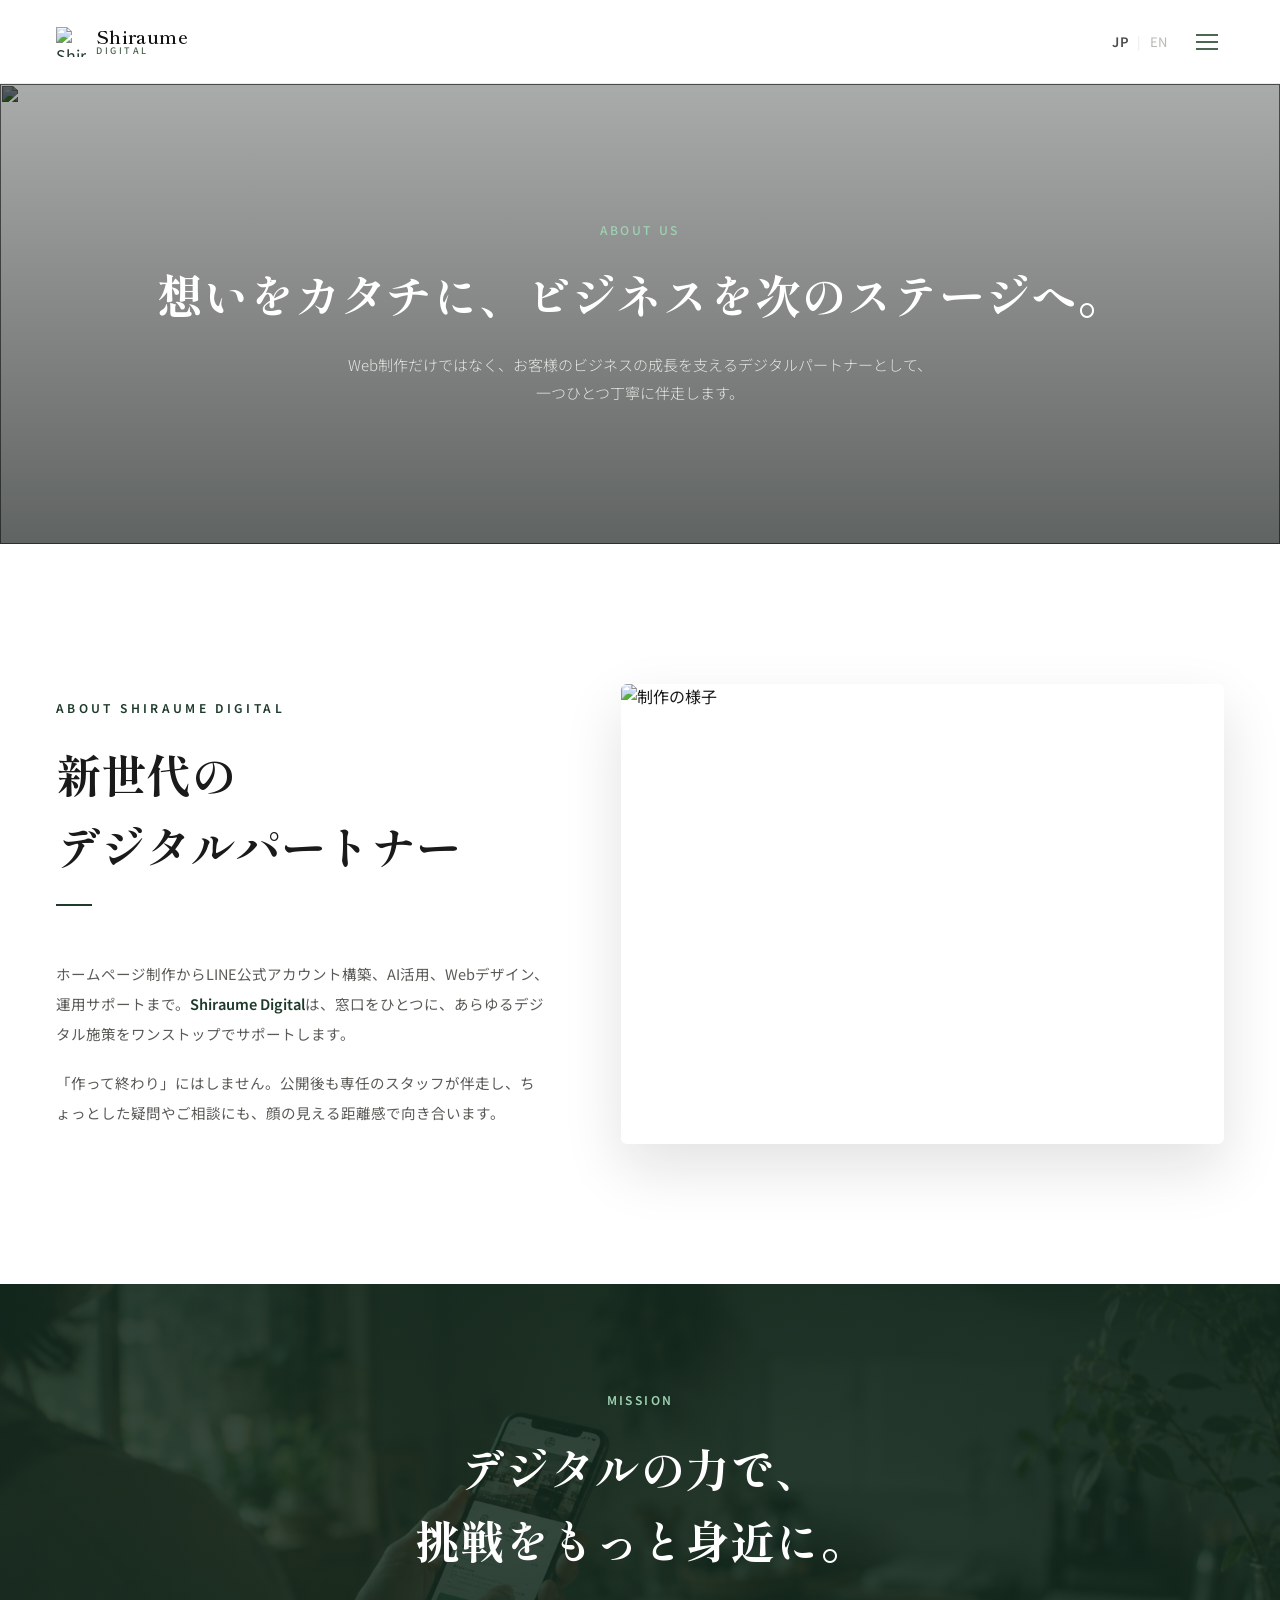
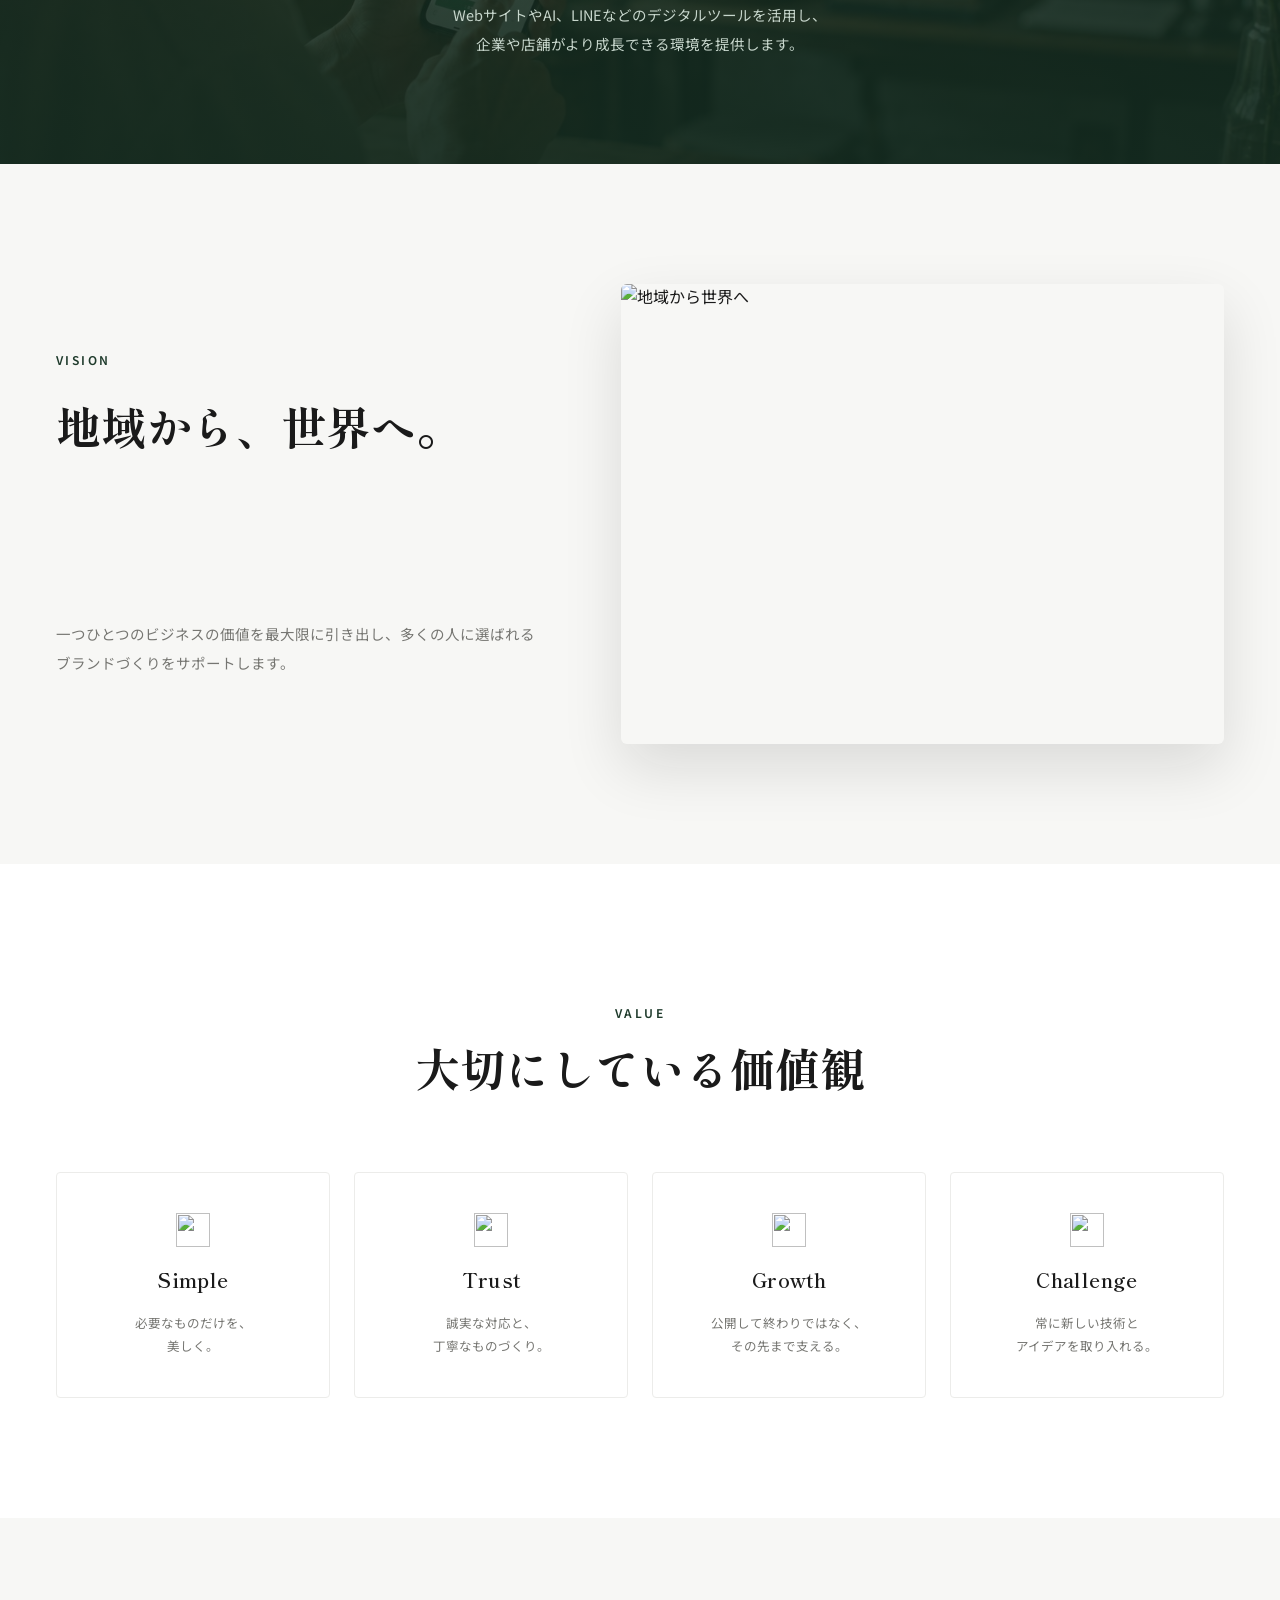
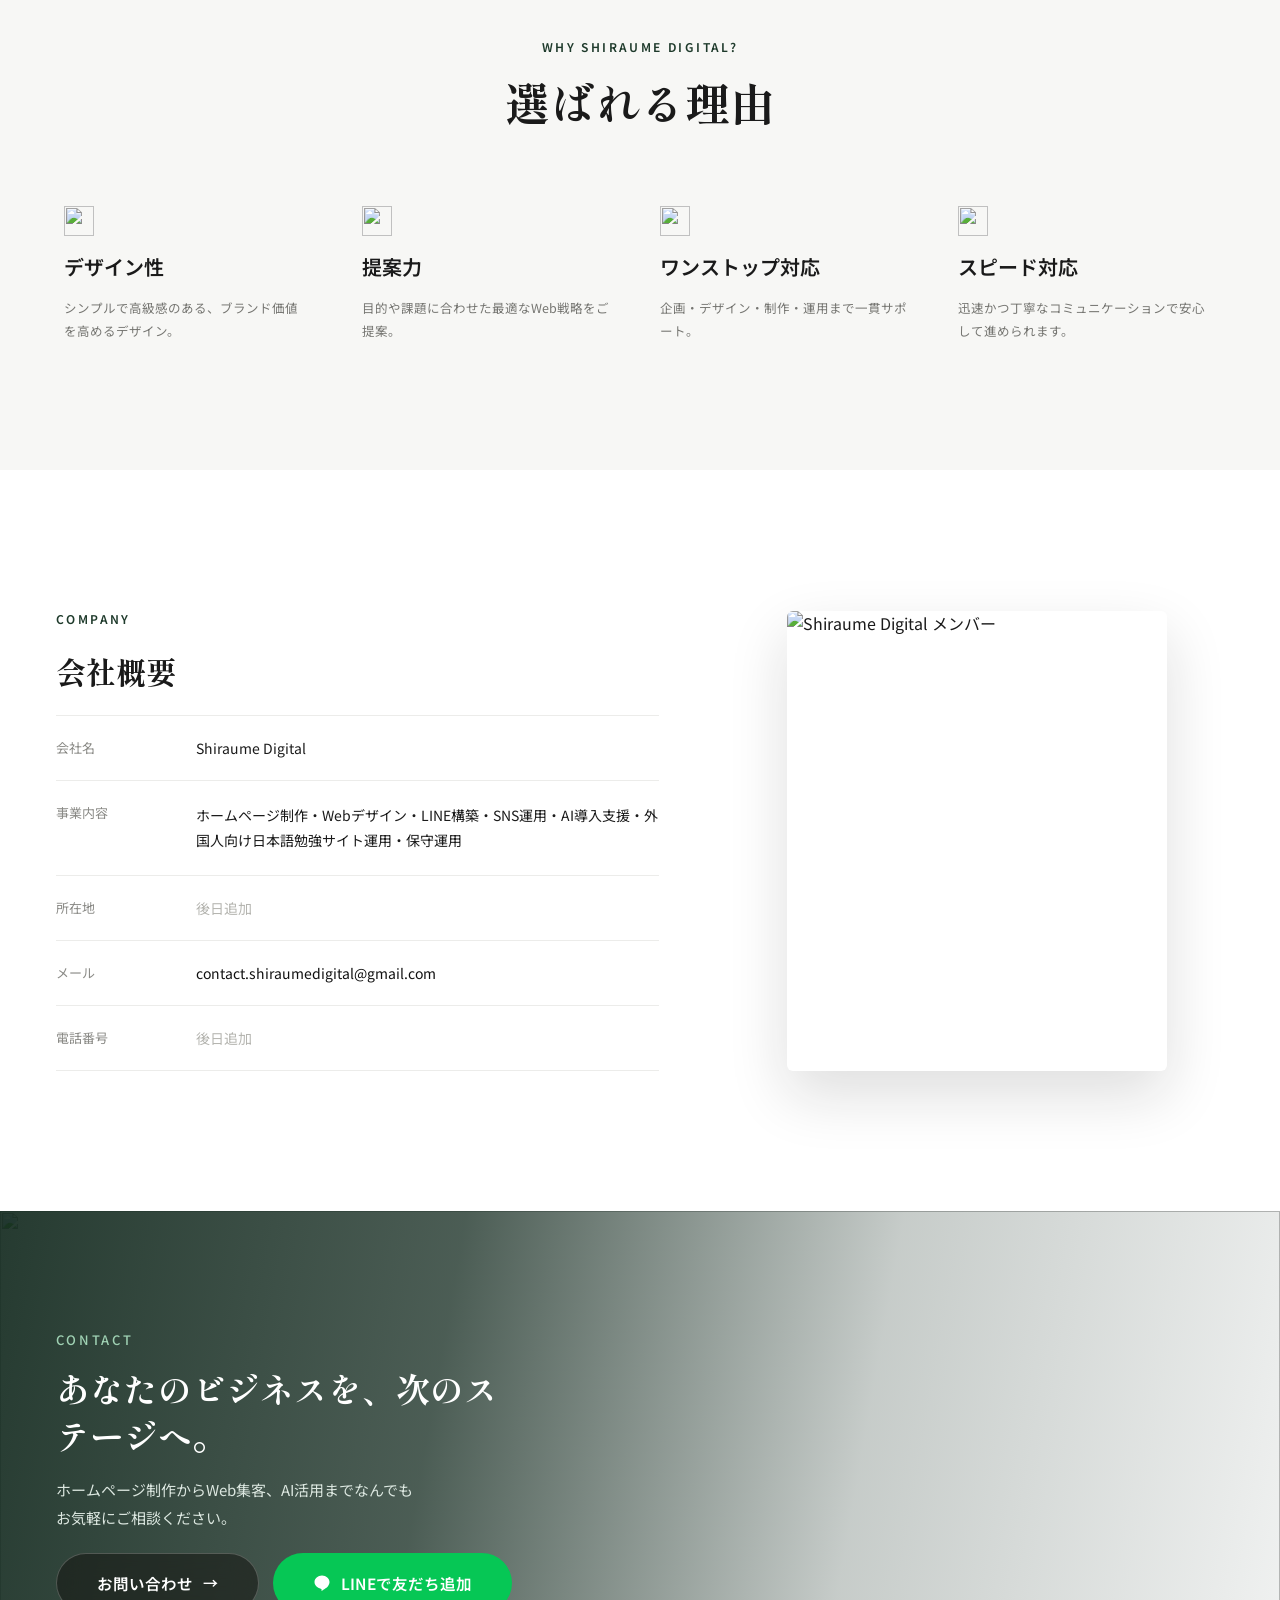
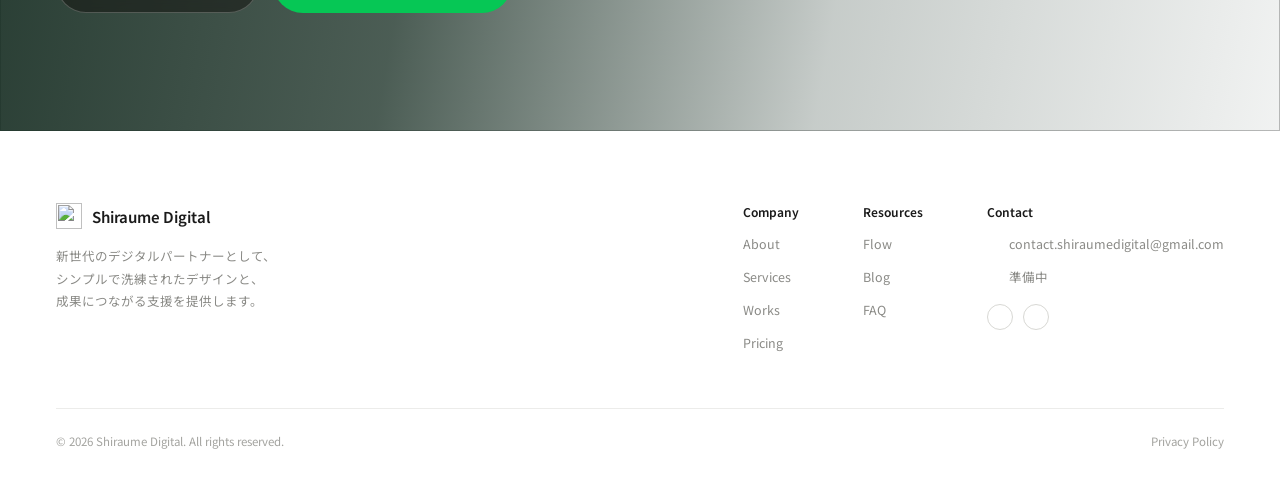
==== commit 1db43d02: "v17: replace phone number with coming-soon on all pages" ====
--- a/About.html
+++ b/About.html
@@ -37,7 +37,9 @@
       </span>
     </a>
     <div class="nav__right">
-      <span class="nav__lang">JP<span class="nav__lang-sep">|</span>EN</span>
+      <span class="nav__lang">
+        <button type="button" class="nav__lang-btn is-active" data-lang="ja" aria-label="日本語">JP</button><span class="nav__lang-sep">|</span><button type="button" class="nav__lang-btn" data-lang="en" aria-label="English">EN</button>
+      </span>
       <button class="nav__toggle" aria-label="メニュー" aria-expanded="false"><span></span><span></span><span></span></button>
     </div>
     <div class="nav__links">
@@ -241,7 +243,7 @@
           </div>
           <div class="footer__contact-row">
             <img src="assets/images/phone-call.png" alt="">
-            <span>+61 433-527-825(Austlalia)</span>
+            <span>準備中</span>
           </div>
           <div class="footer__socials">
             <a href="https://www.instagram.com/shiraume.digital_?igsh=eXQ5eXh2MjRrM2pj" target="_blank" rel="noopener" aria-label="Instagram" class="social-icon"><img src="assets/images/instagram-icon.png" alt=""></a>
@@ -258,6 +260,7 @@
 
 </div>
 
+<script src="assets/js/i18n.js"></script>
 <script src="assets/js/main.js"></script>
 </body>
 </html>
--- a/assets/style.css
+++ b/assets/style.css
@@ -1050,7 +1050,7 @@
 
 .strength-item__num {
   font-family: 'Cormorant Garamond', 'Shippori Mincho', serif;
-  font-size: 11.5px;
+  font-size: 17px;
   font-weight: 600;
   letter-spacing: 0.18em;
   color: #a9b6ac;
@@ -1118,8 +1118,10 @@
 }
 
 .strength-item__title {
-  font-size: 14.5px;
-  font-weight: 600;
+  font-size: 15.5px;
+  font-weight: 700;
+  font-family: 'Shippori Mincho', serif;
+  letter-spacing: 0.03em;
   margin-bottom: 4px;
 }
 
@@ -1505,6 +1507,47 @@
   flex-wrap: wrap;
   gap: 14px;
   margin-top: 4px;
+}
+
+/* ---------- MISSION (About.html) - photo background, same construction
+   as .cta-home (photo + tinted overlay + centered content) but centered
+   text instead of left-aligned, and a deeper, more even tint so it still
+   reads as "the dark green MISSION section" with photo texture showing
+   through rather than a standalone photo section. ---------- */
+
+.mission {
+  position: relative;
+  min-height: 480px;
+  display: flex;
+  align-items: center;
+  justify-content: center;
+  padding: 0 56px;
+  overflow: hidden;
+}
+
+.mission__bg {
+  position: absolute;
+  inset: 0;
+  width: 100%;
+  height: 100%;
+  object-fit: cover;
+}
+
+.mission__overlay {
+  position: absolute;
+  inset: 0;
+  background: linear-gradient(180deg, rgba(19,42,31,0.88) 0%, rgba(19,42,31,0.82) 50%, rgba(19,42,31,0.92) 100%);
+}
+
+.mission__content {
+  position: relative;
+  z-index: 1;
+  display: flex;
+  flex-direction: column;
+  align-items: center;
+  text-align: center;
+  gap: 24px;
+  padding: 100px 0;
 }
 
 /* ---------- Pill buttons (TOP page only: Hero CTAs + photo CTA section,
@@ -2962,6 +3005,9 @@
   .cta-home__title { font-size: 27px; }
   .cta-home__desc { font-size: 13.5px; }
 
+  .mission { min-height: 340px; padding-left: 20px !important; padding-right: 20px !important; }
+  .mission__content { padding: 64px 0; gap: 18px; }
+
   /* Grids collapse to a single column */
   .services__grid,
   .grid-2,
@@ -3065,3 +3111,49 @@
   .block-title--30,
   .block-title--28 { font-size: 24px; }
 }
+
+/* ---------- v15: JP/EN language toggle buttons (nav) ---------- */
+/* The static "JP|EN" label is now two real buttons on pages where the
+   toggle is wired up (currently index.html). Pages still using the plain
+   span are unaffected. */
+
+.nav__lang-btn {
+  background: none;
+  border: 0;
+  padding: 0;
+  margin: 0;
+  font: inherit;            /* picks up .nav__lang's size, incl. mobile 12px */
+  letter-spacing: 0.04em;
+  color: #b8b8b4;
+  cursor: pointer;
+  transition: color 0.2s ease;
+}
+
+.nav__lang-btn:hover {
+  color: #4a4a48;
+}
+
+.nav__lang-btn.is-active {
+  color: #4a4a48;
+  font-weight: 600;
+}
+
+/* ---------- v15: draggable works marquee ---------- */
+/* .works-track--js is added by main.js when it takes over the marquee;
+   the keyframe animation above stays as a no-JS fallback. */
+
+.works-track--js {
+  cursor: grab;
+  user-select: none;
+  -webkit-user-select: none;
+  touch-action: pan-y;      /* horizontal drag = marquee, vertical = page scroll */
+}
+
+.works-track--js.is-dragging {
+  cursor: grabbing;
+}
+
+.works-track--js img {
+  -webkit-user-drag: none;
+  pointer-events: none;     /* keeps pointer capture on the track itself */
+}
